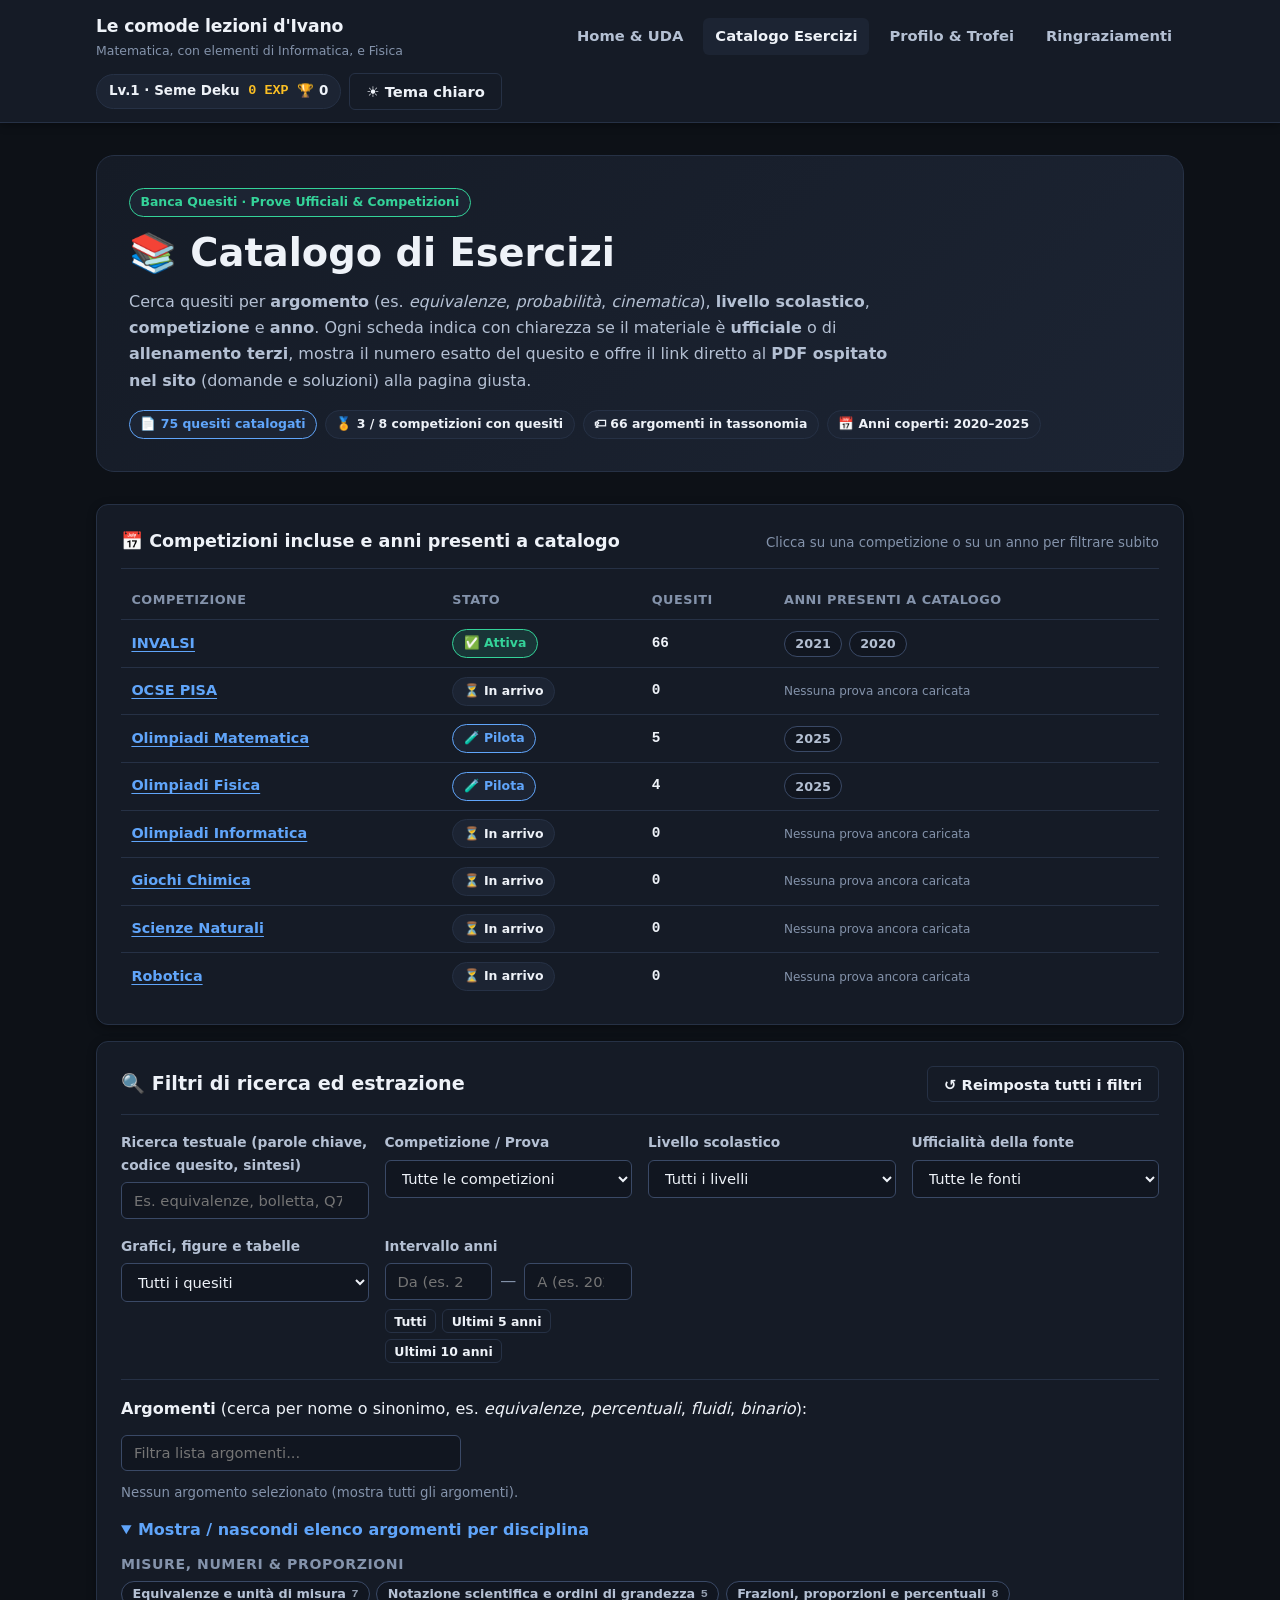
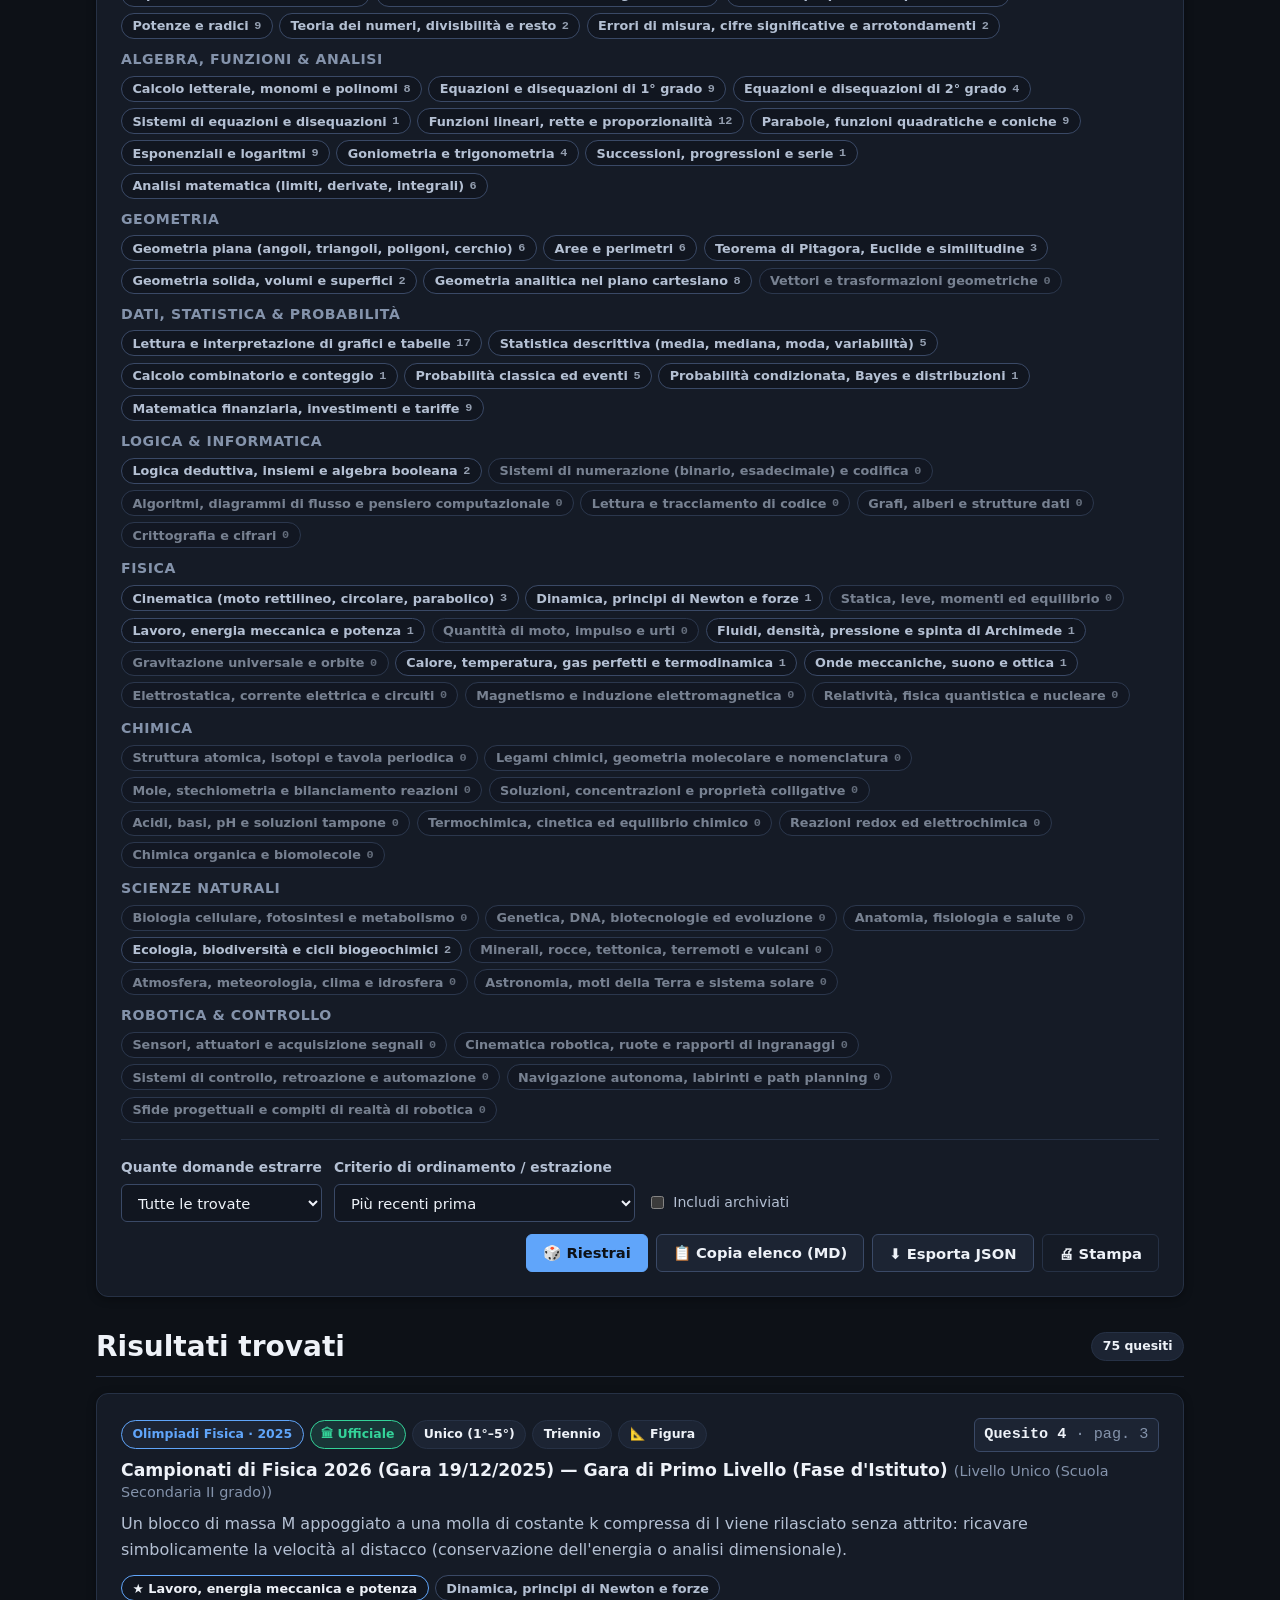
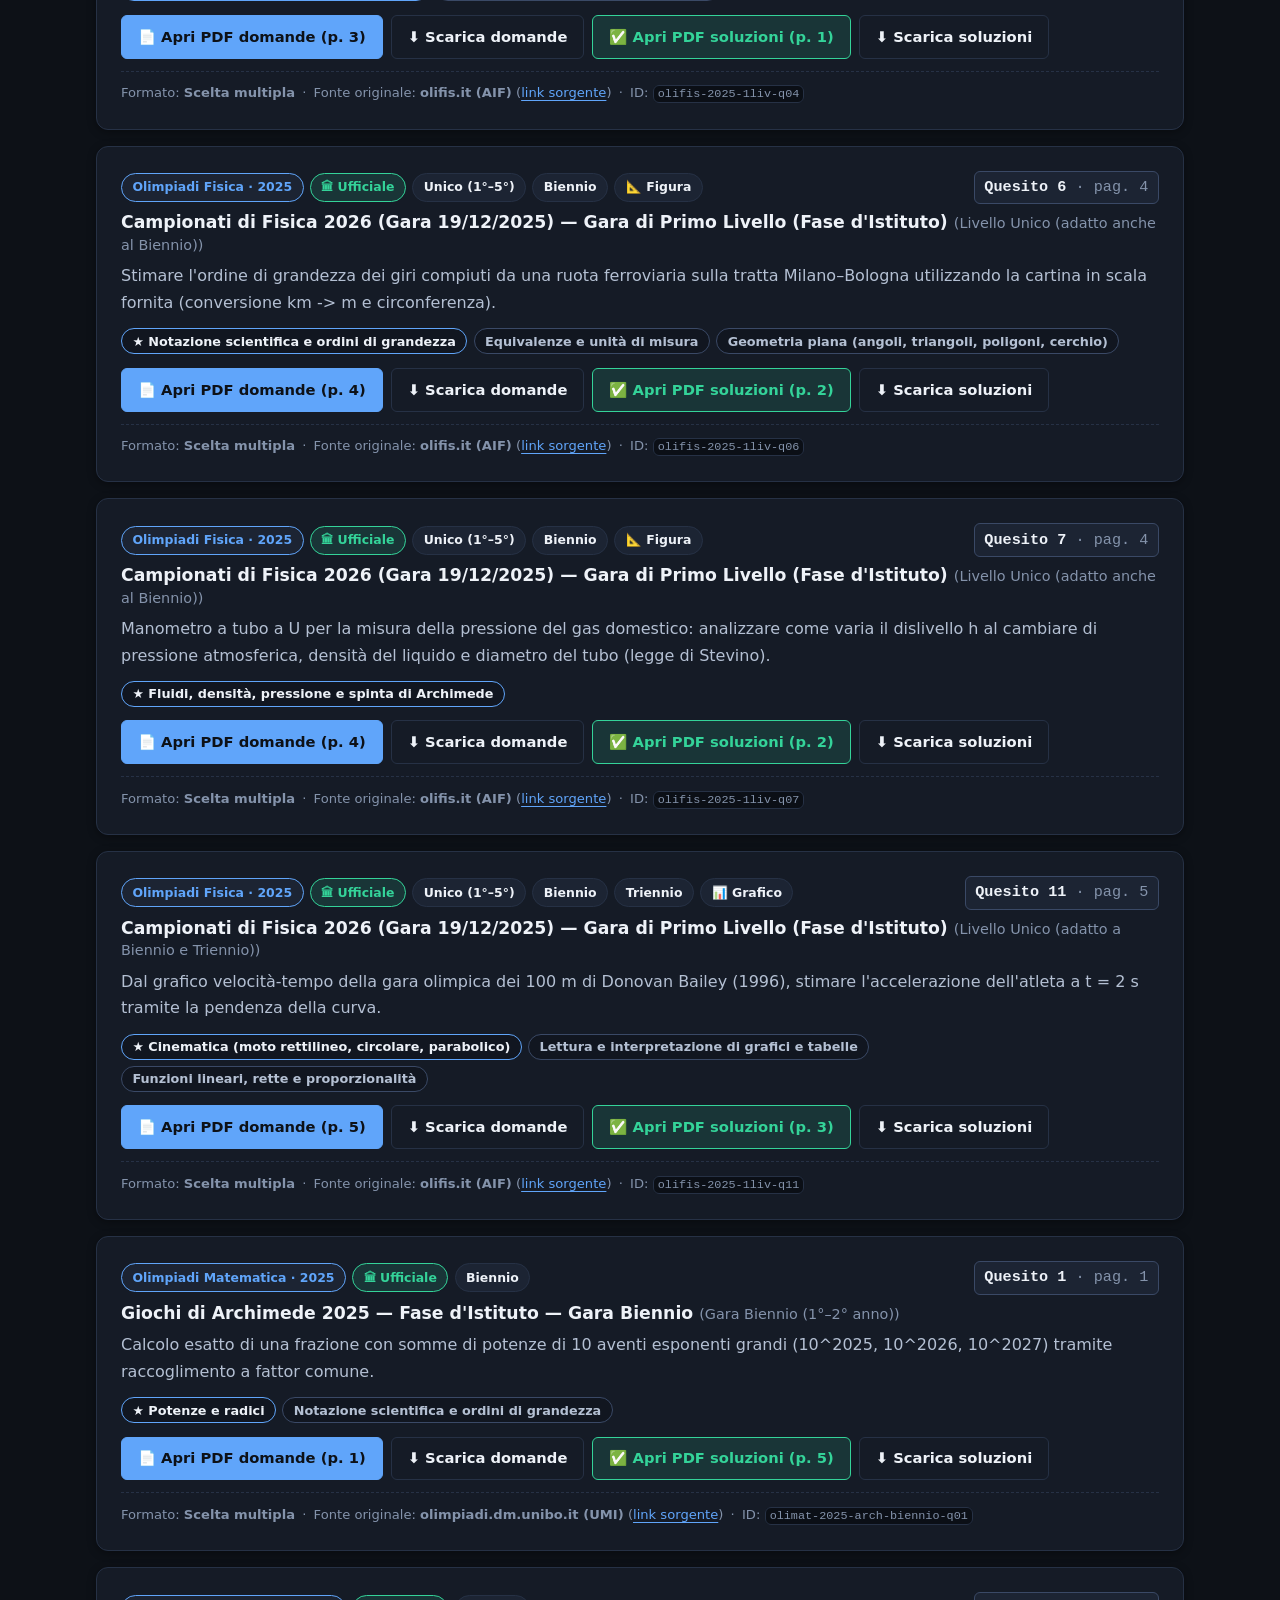
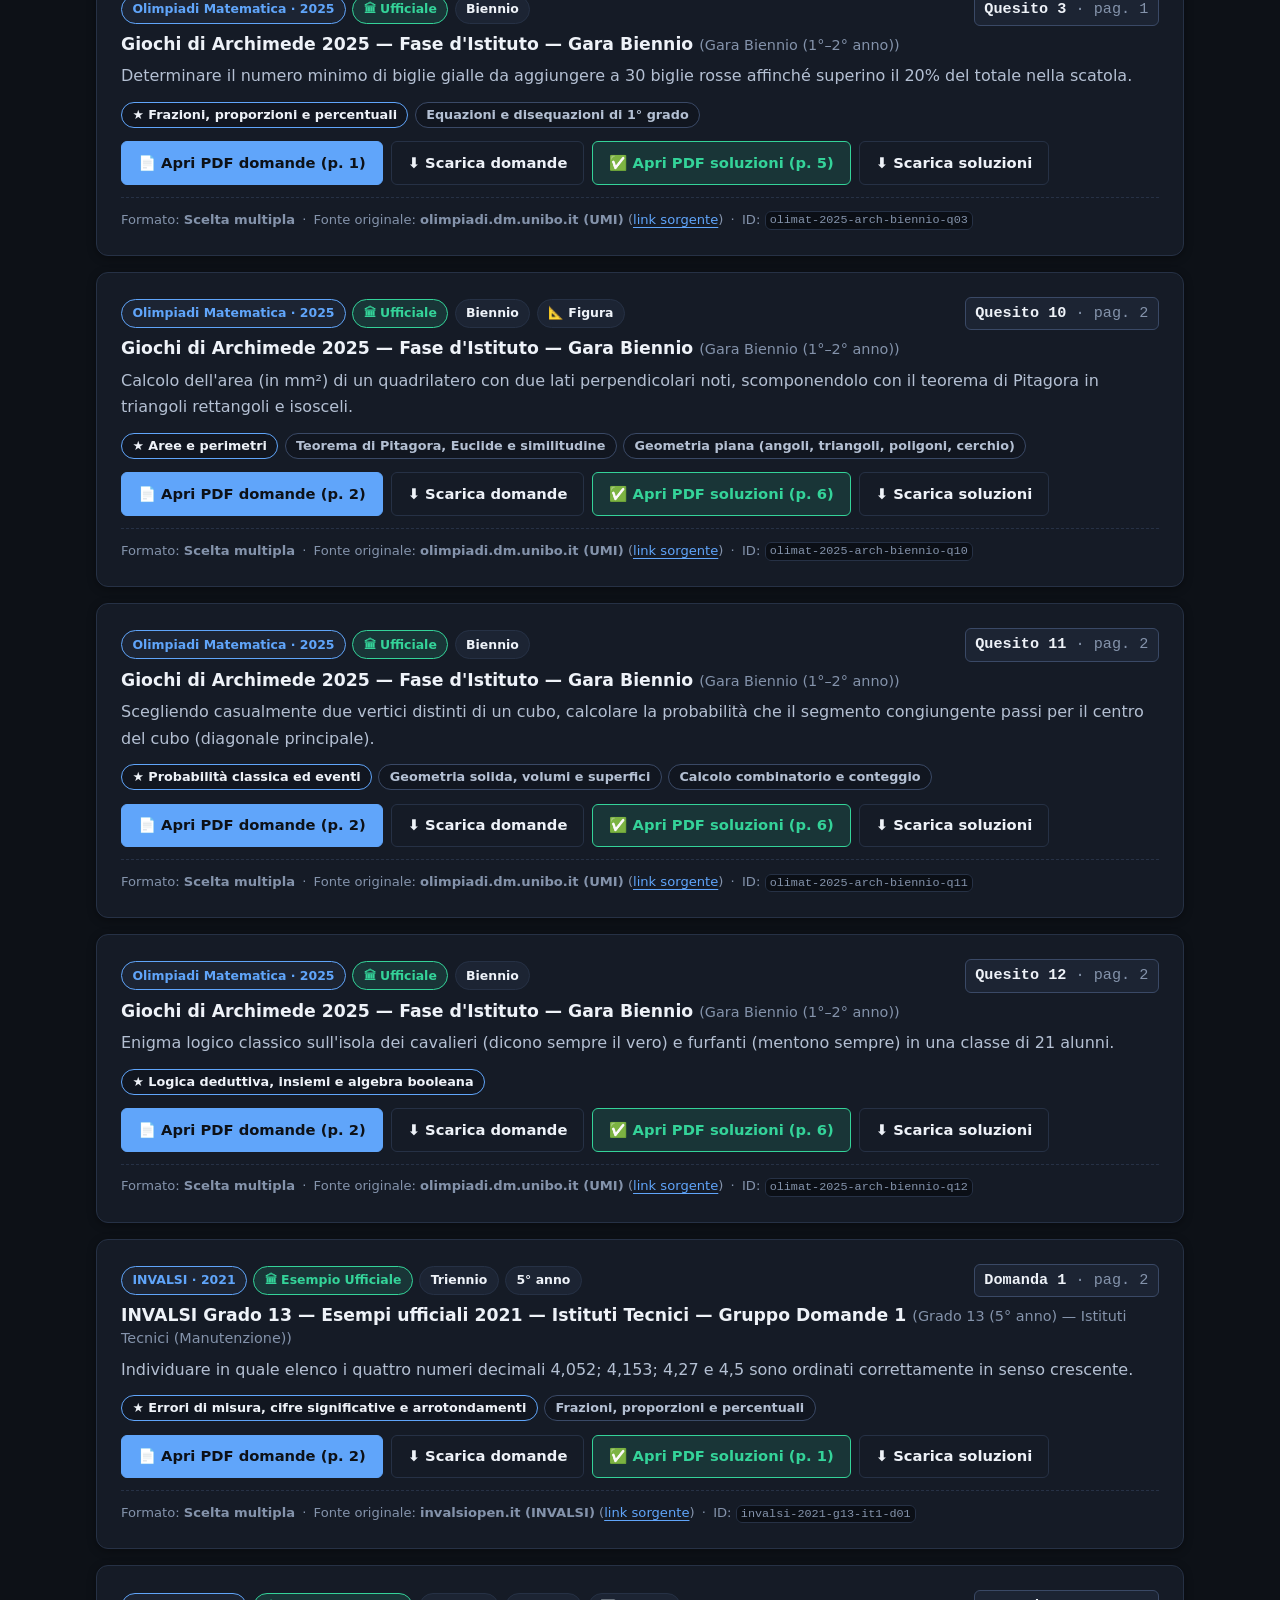
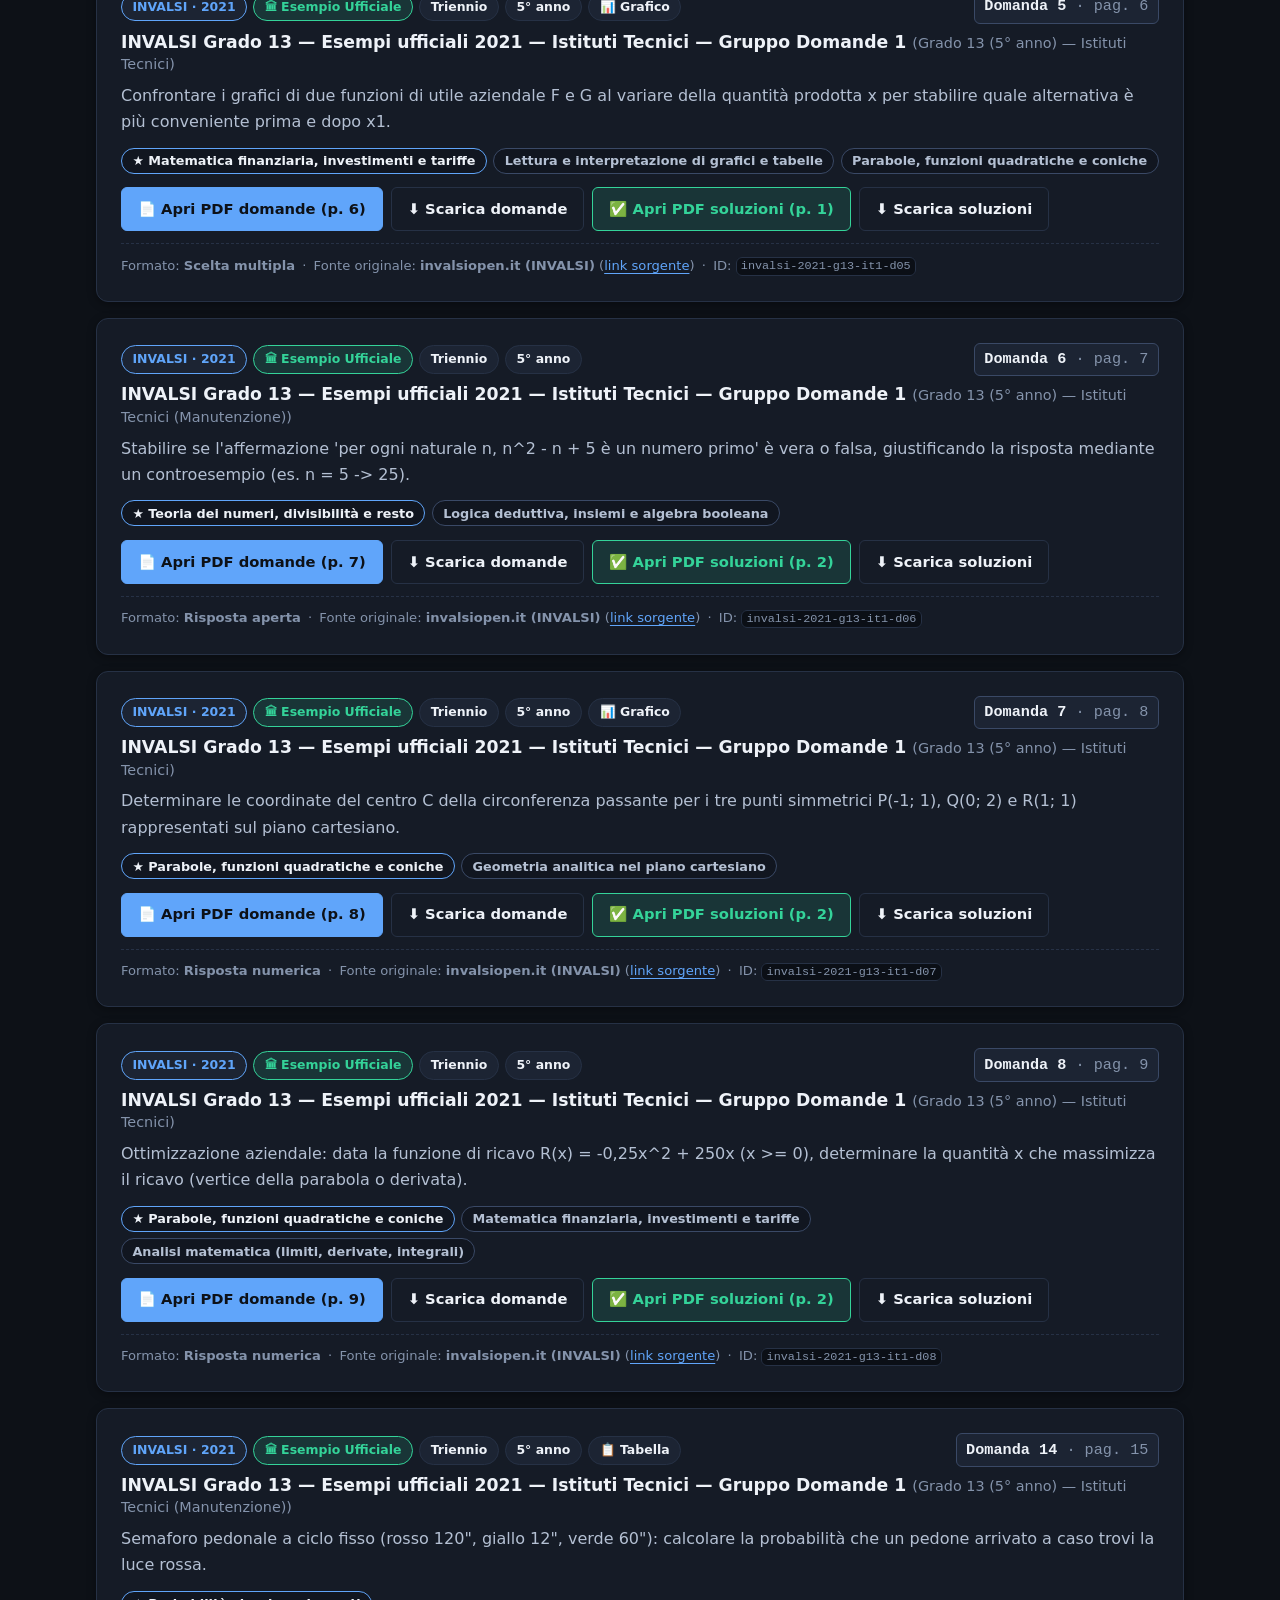
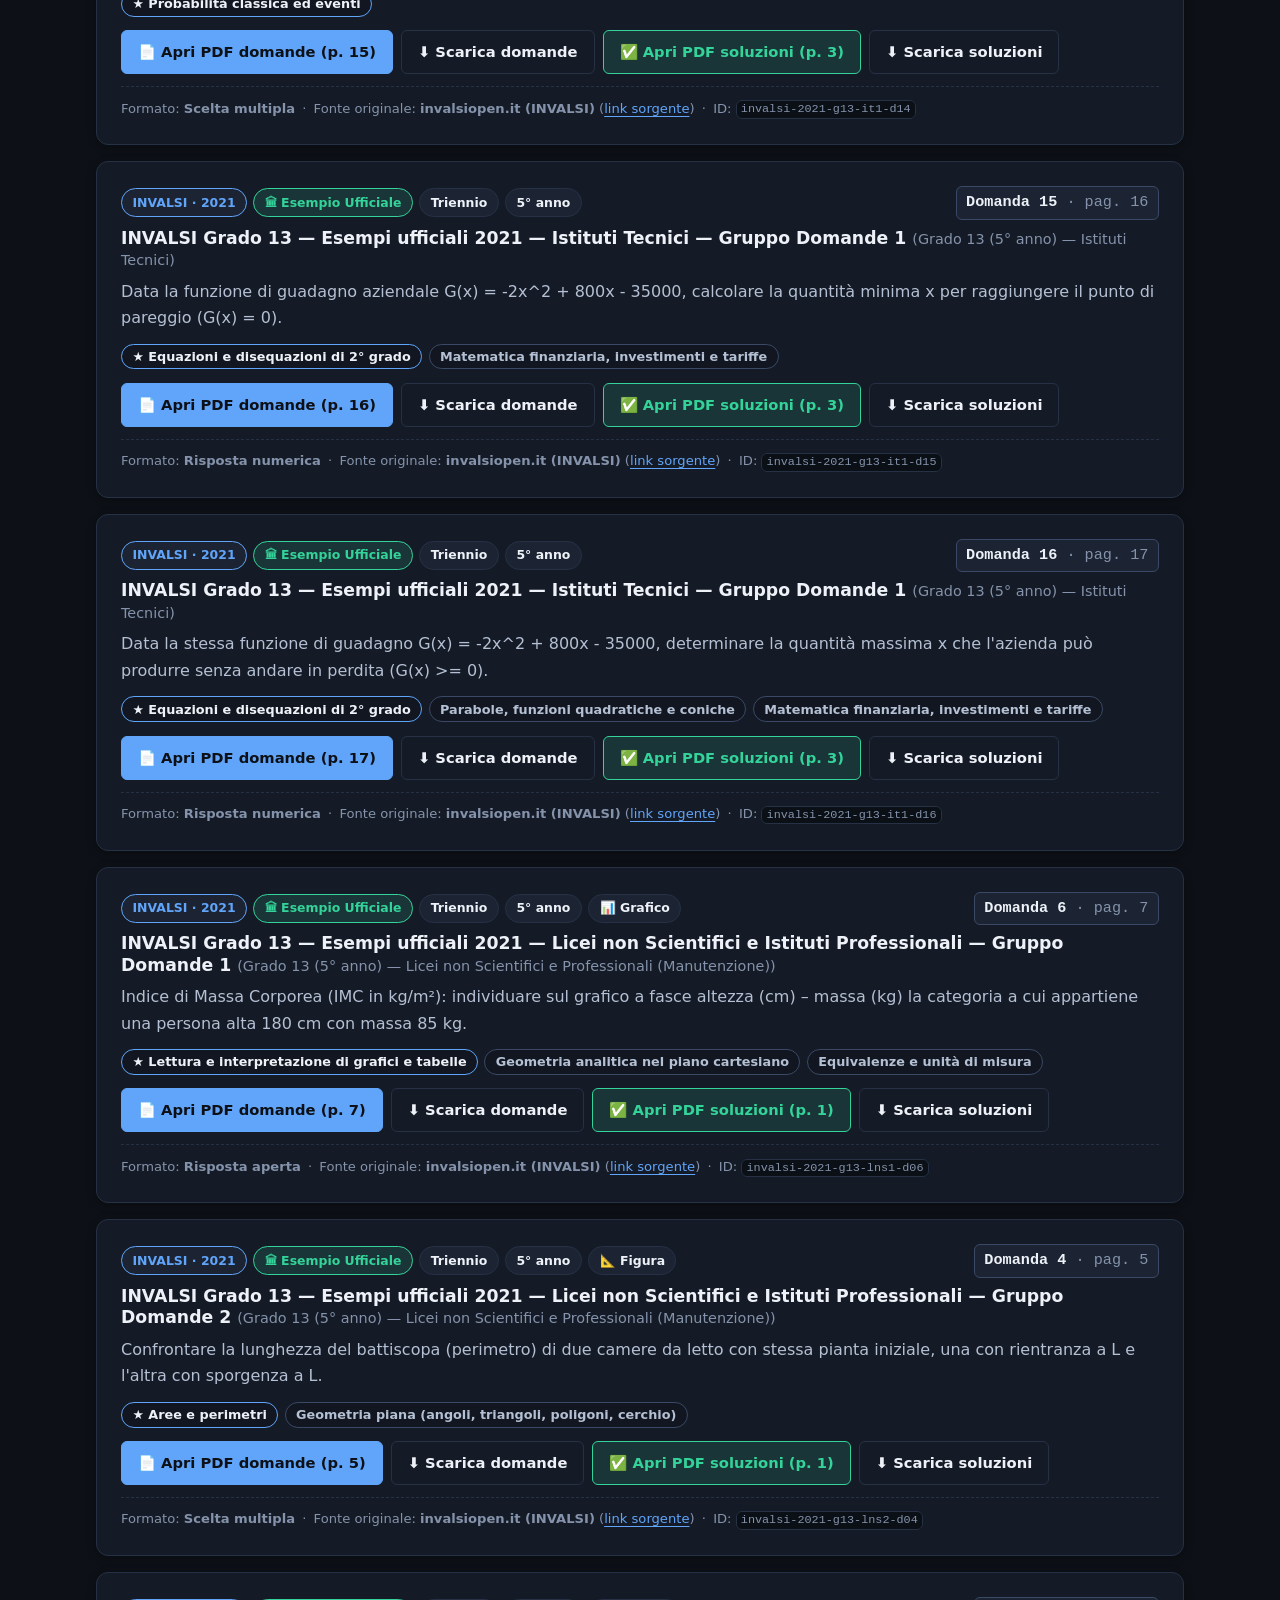
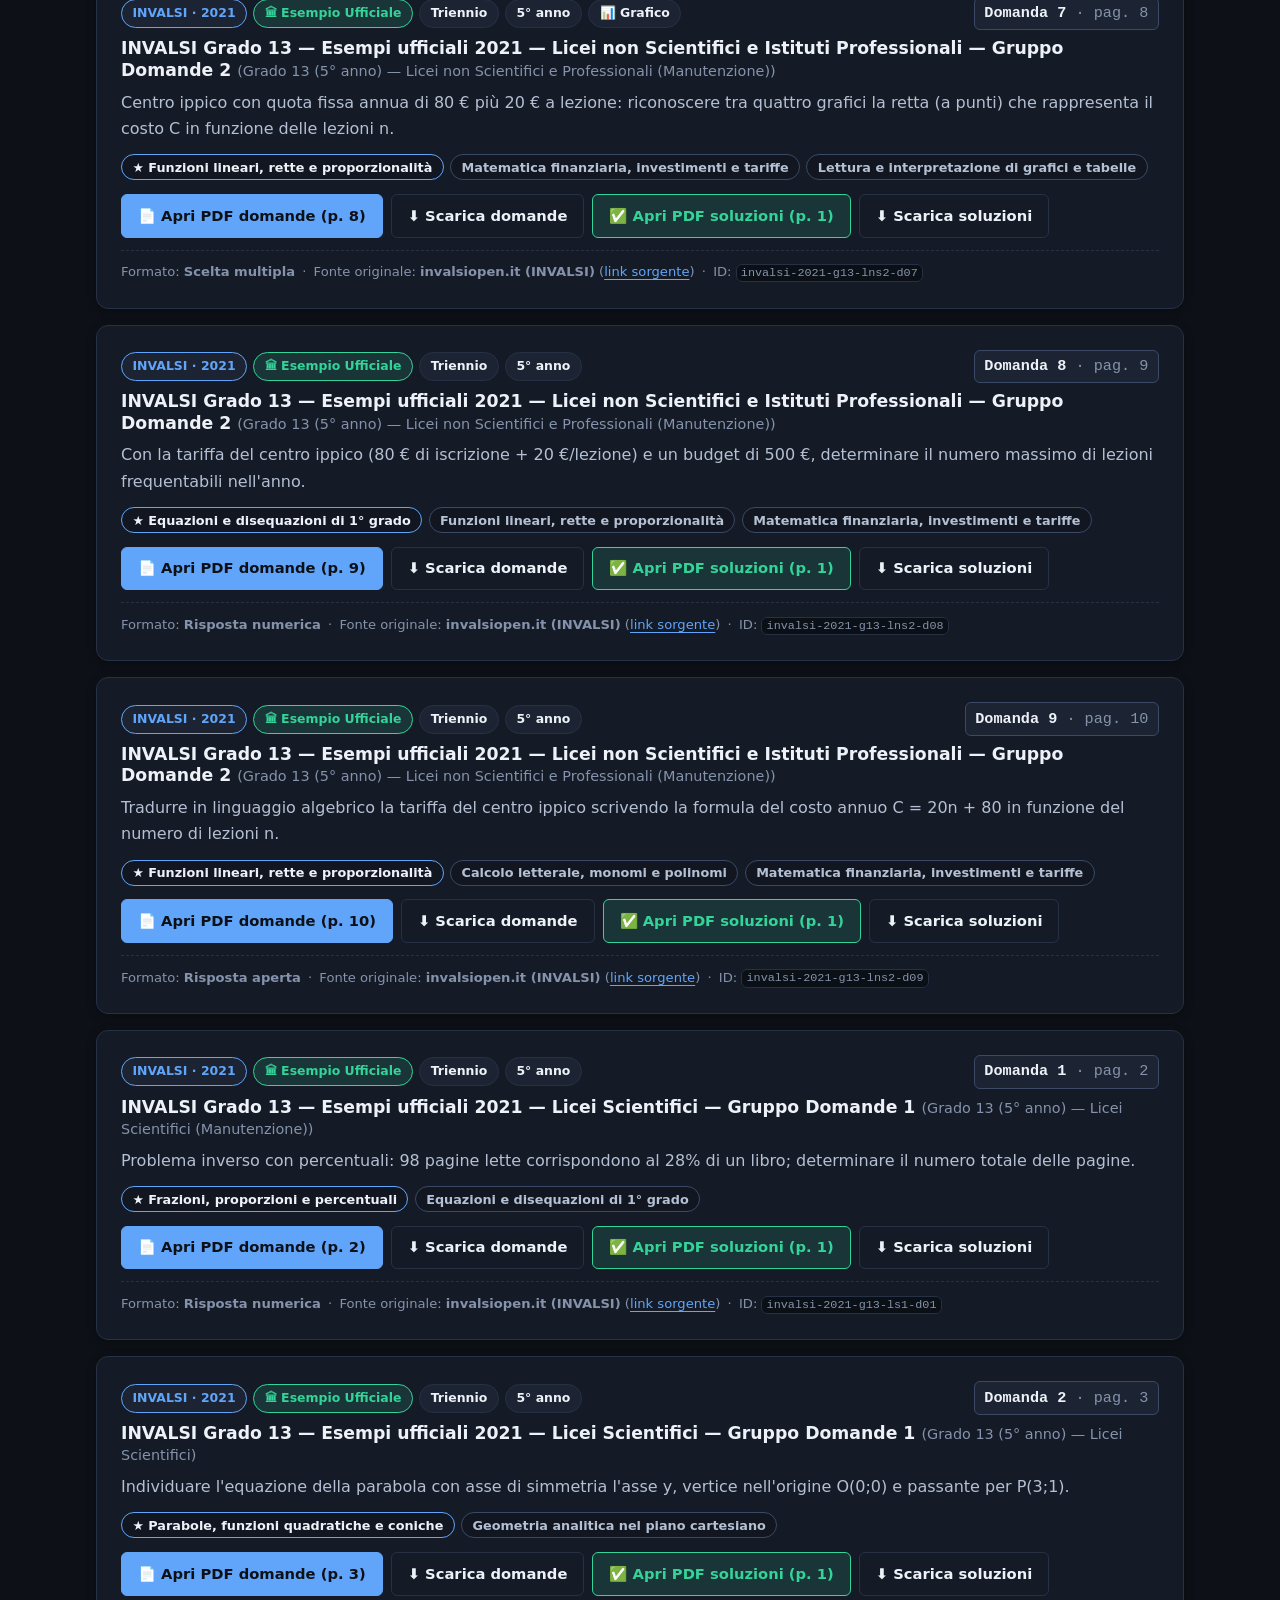
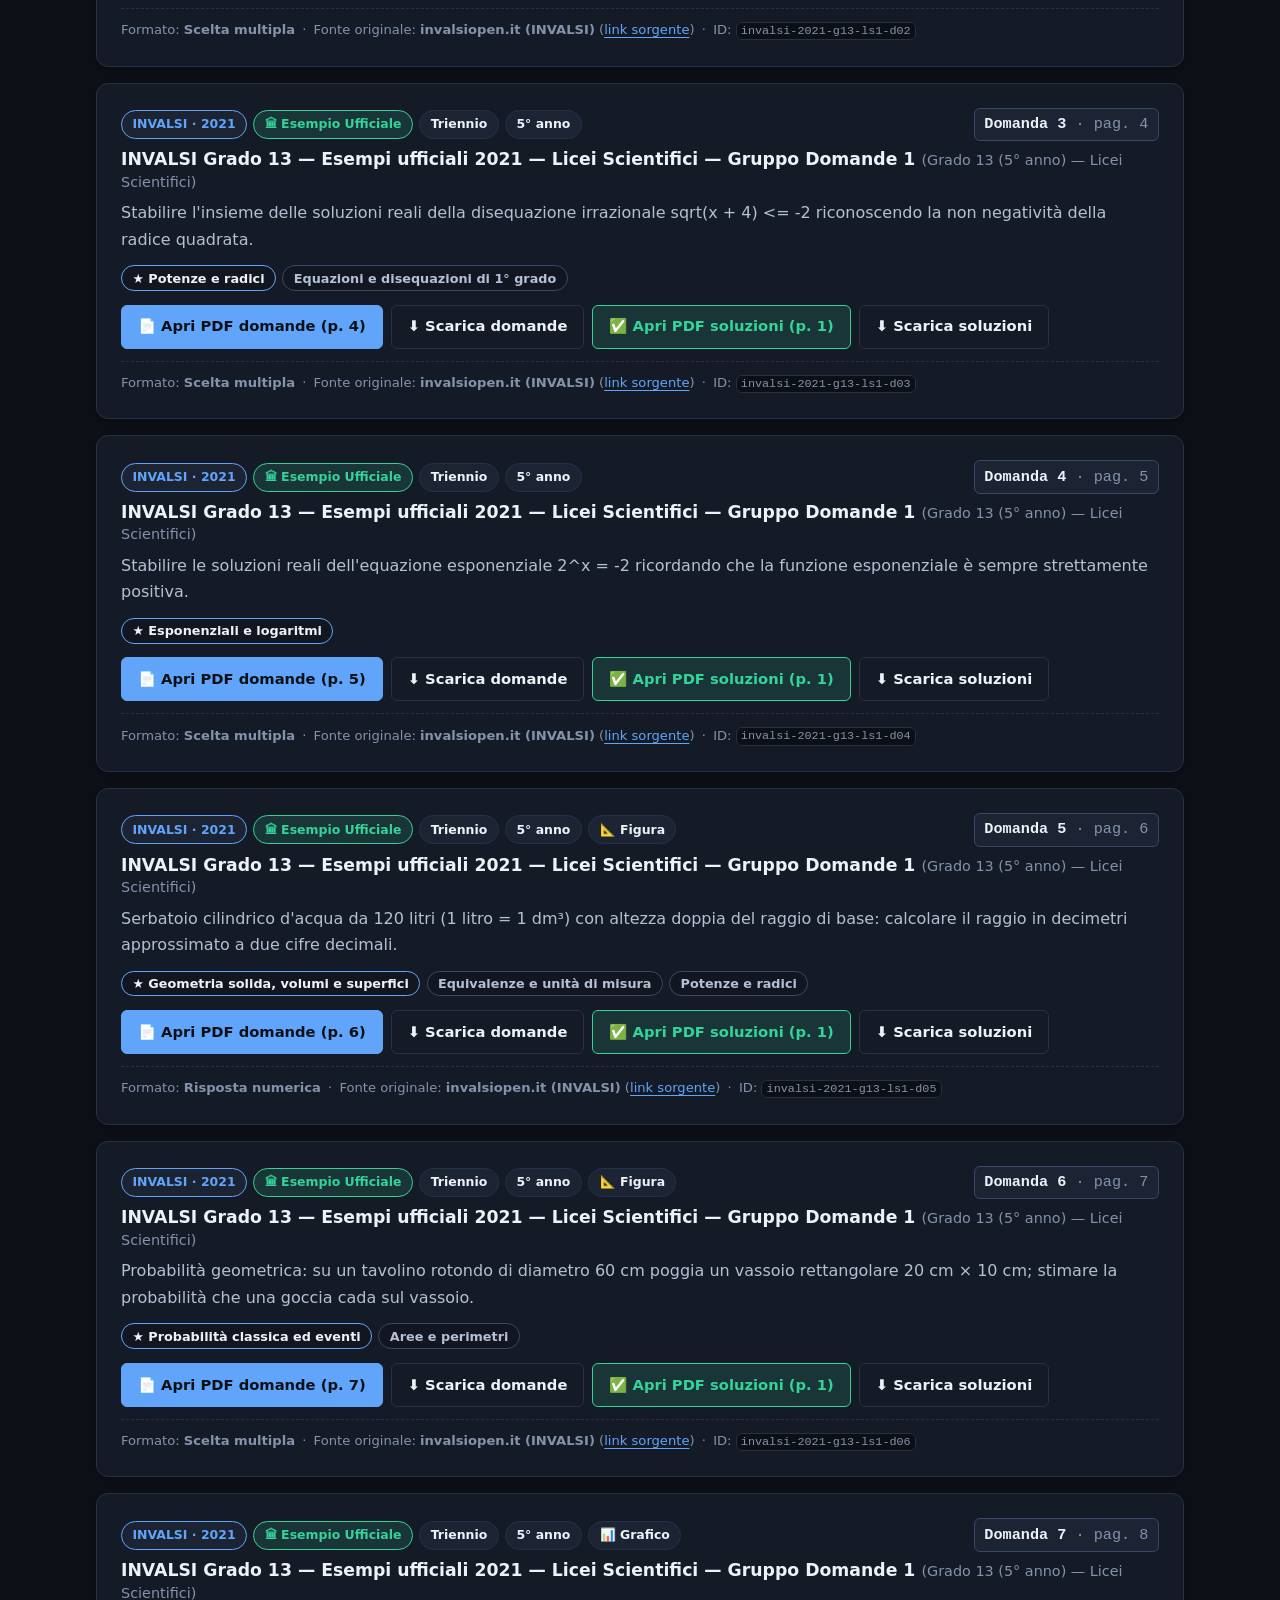
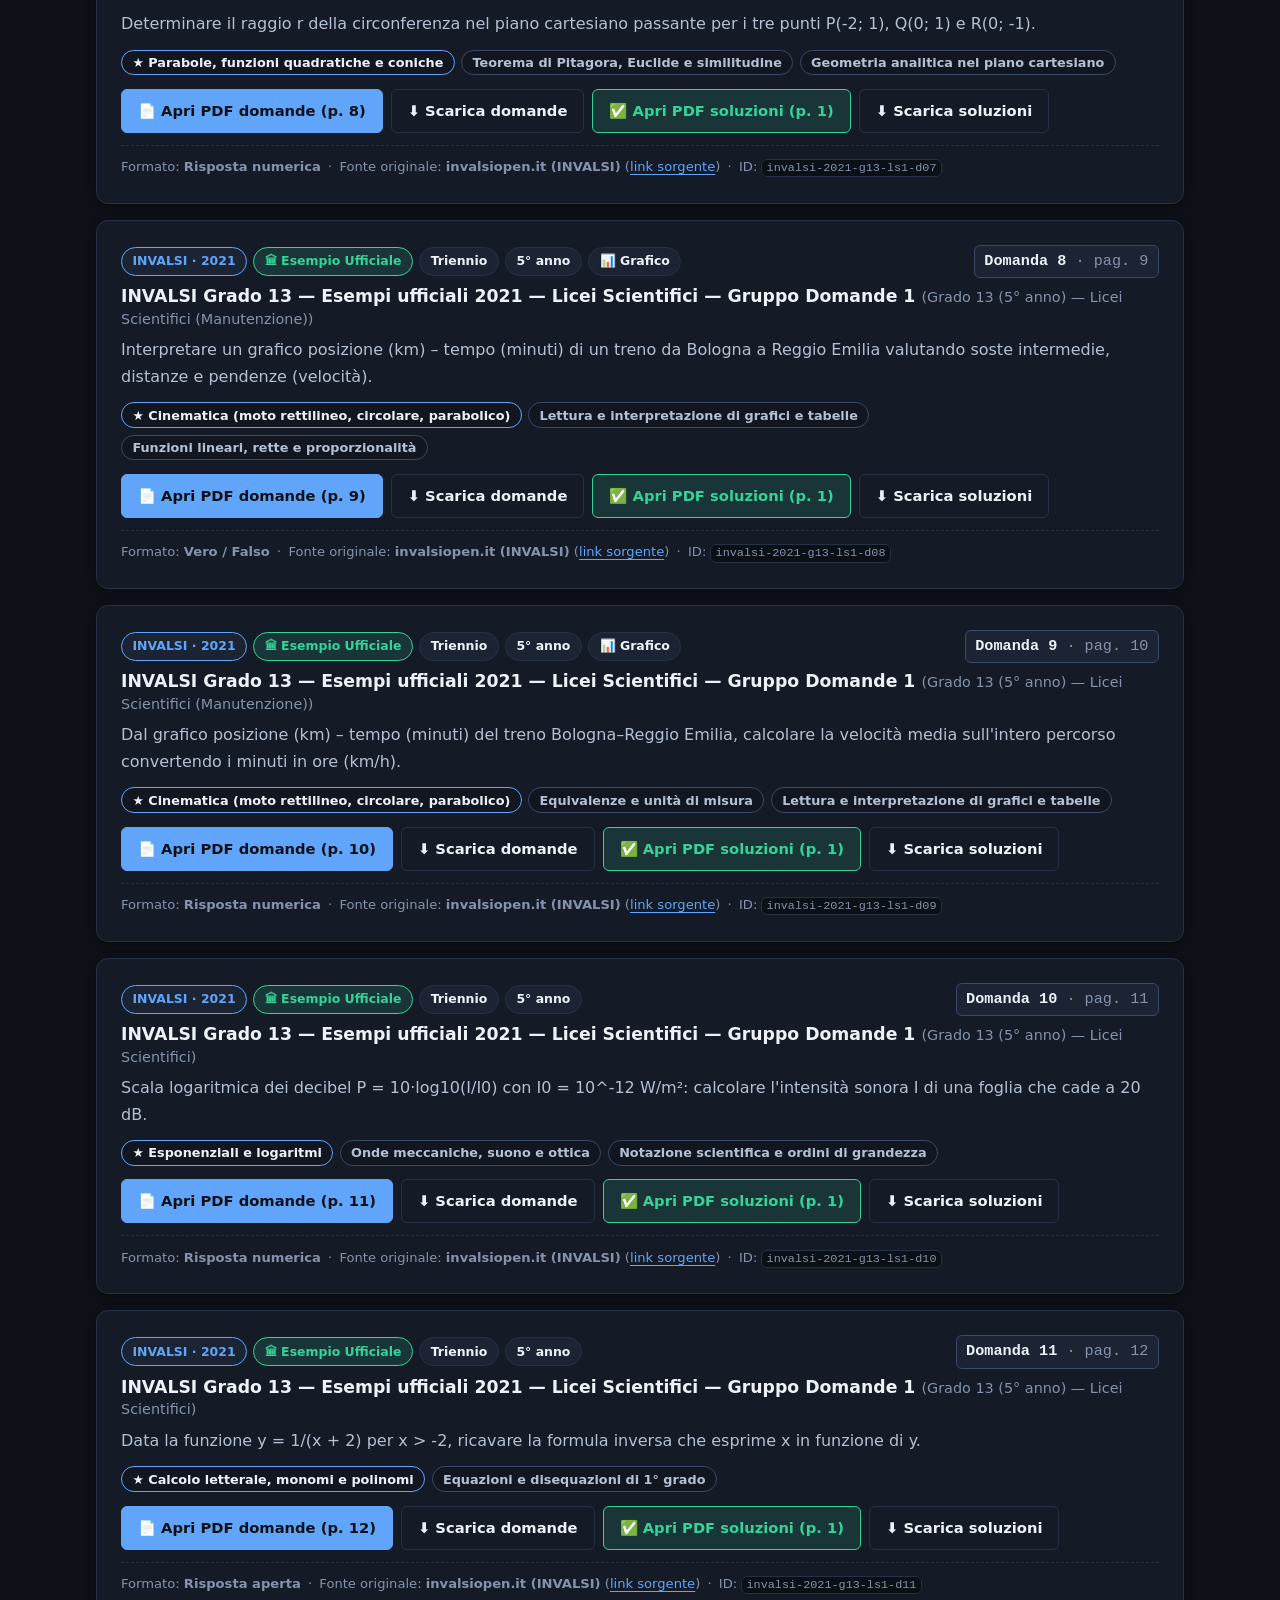
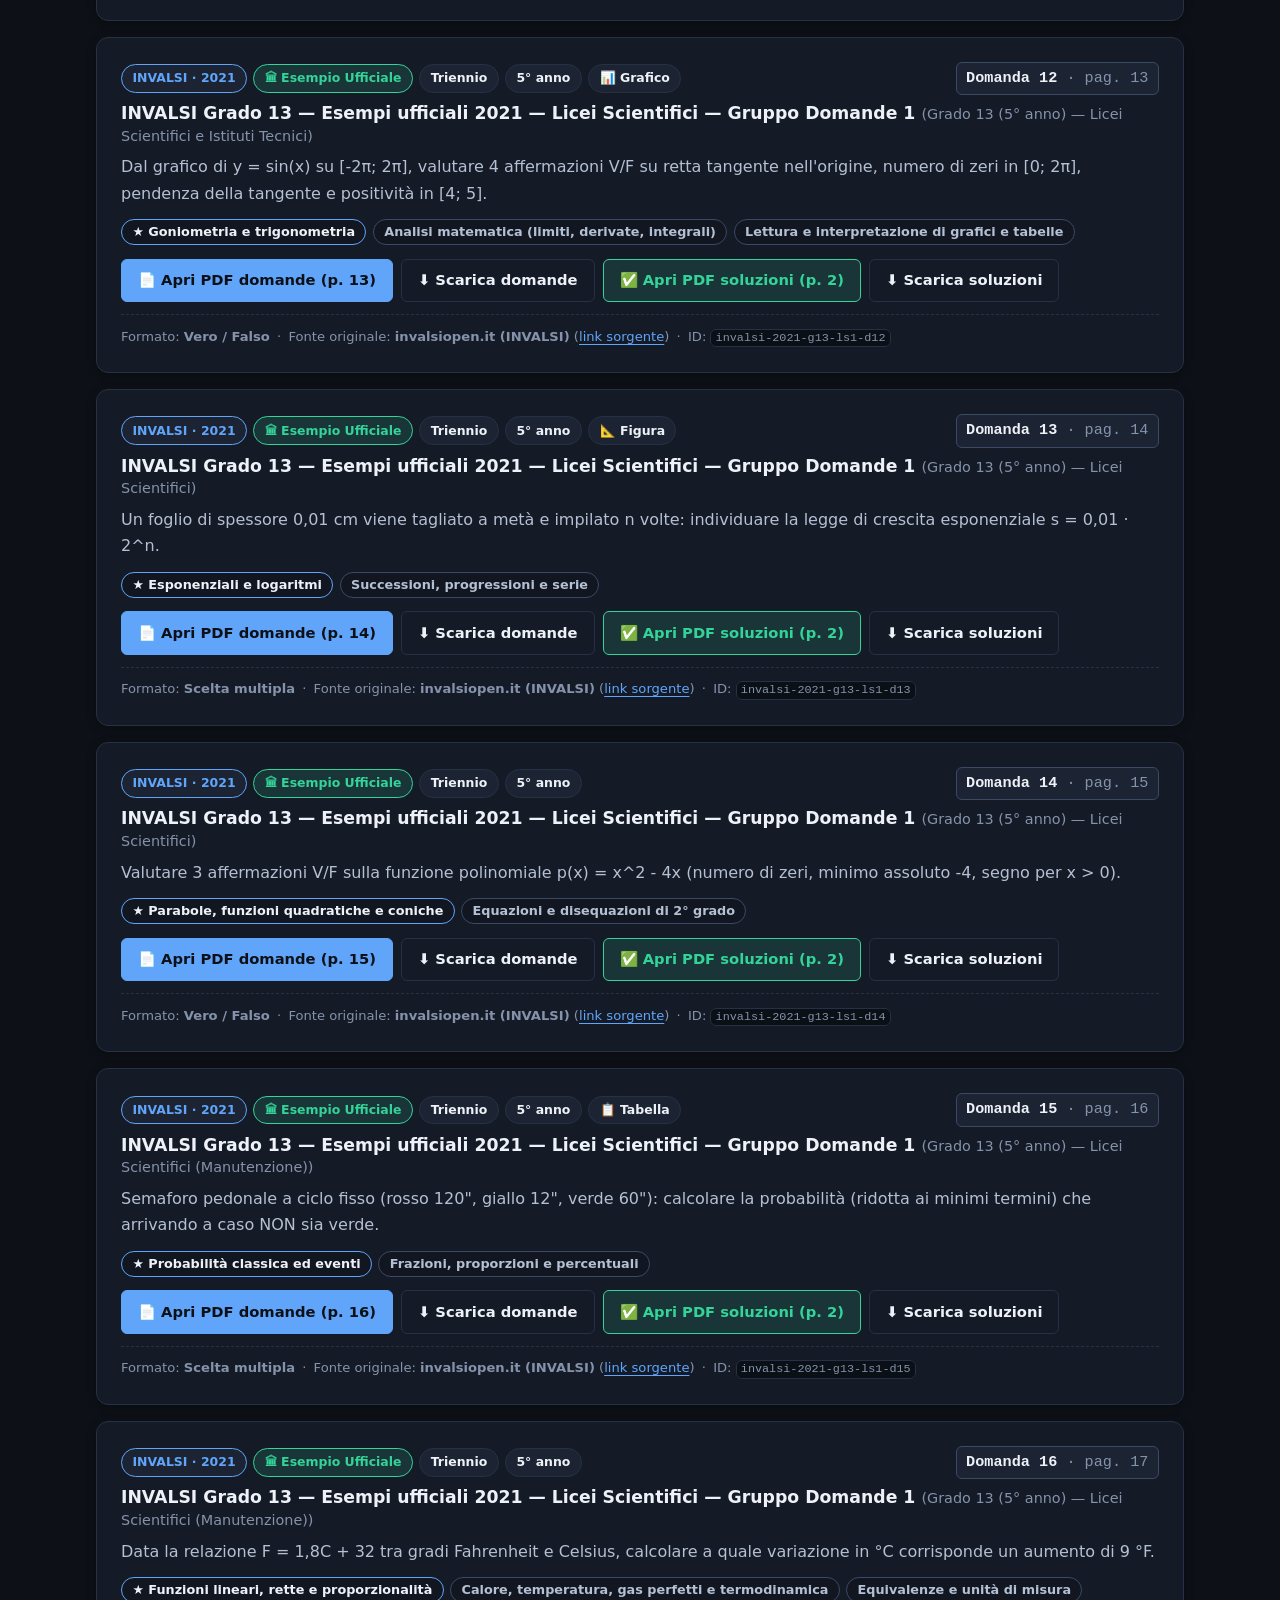
==== catalogo.html @ 03efee99 "Setup iniziale sito + Catalogo Esercizi Step 1-2 (INVALSI G10/G13 + pilota Matematica/Fisica)" ====
<!DOCTYPE html>
<html lang="it" data-theme="dark">
<head>
  <meta charset="UTF-8" />
  <meta name="viewport" content="width=device-width, initial-scale=1.0" />
  <title>Catalogo Esercizi — Le comode lezioni d'Ivano</title>
  <meta name="description" content="Catalogo ricercabile di quesiti da prove ufficiali e competizioni (INVALSI, OCSE PISA, Olimpiadi di Matematica, Fisica, Informatica, Chimica, Scienze Naturali e Robotica) con PDF scaricabili e filtri per argomento, livello e anno." />
  <link rel="stylesheet" href="assets/css/tokens.css" />
  <link rel="stylesheet" href="assets/css/base.css" />
  <link rel="stylesheet" href="assets/css/components.css" />
  <link rel="stylesheet" href="assets/css/print.css" media="print" />
</head>
<body data-root="." data-page="catalogo">
  <div data-site-header></div>

  <main class="site-main container">
    <section class="print-header print-only" aria-label="Intestazione elenco stampabile">
      <div class="print-header-title">
        Le comode lezioni d'Ivano — Selezione dal Catalogo Esercizi
      </div>
      <div class="print-student-grid">
        <div class="print-field"><span class="print-field-label">Nome:</span><span class="print-field-line"></span></div>
        <div class="print-field"><span class="print-field-label">Cognome:</span><span class="print-field-line"></span></div>
        <div class="print-field"><span class="print-field-label">Anno scolastico:</span><span class="print-field-line"></span></div>
        <div class="print-field"><span class="print-field-label">Classe:</span><span class="print-field-line"></span></div>
      </div>
    </section>

    <section class="hero">
      <span class="badge badge-subject-informatica">Banca Quesiti · Prove Ufficiali &amp; Competizioni</span>
      <h1 style="margin-top:0.75rem;">📚 Catalogo di Esercizi</h1>
      <p style="max-width:75ch;">
        Cerca quesiti per <strong>argomento</strong> (es. <em>equivalenze</em>, <em>probabilità</em>, <em>cinematica</em>),
        <strong>livello scolastico</strong>, <strong>competizione</strong> e <strong>anno</strong>. Ogni scheda indica con
        chiarezza se il materiale è <strong>ufficiale</strong> o di <strong>allenamento terzi</strong>, mostra il numero
        esatto del quesito e offre il link diretto al <strong>PDF ospitato nel sito</strong> (domande e soluzioni) alla pagina giusta.
      </p>
      <div class="catalog-kpi-row" data-catalog-stats>
        <span class="badge">Caricamento catalogo...</span>
      </div>
    </section>

    <!-- RIEPILOGO RAPIDO COMPETIZIONI E ANNI PRESENTI A CATALOGO -->
    <section class="card catalog-coverage-banner no-print" aria-labelledby="copertura-rapida-title">
      <div class="exercise-header" style="margin-bottom:0.75rem;">
        <h2 id="copertura-rapida-title" style="margin:0; font-size:1.1rem;">📅 Competizioni incluse e anni presenti a catalogo</h2>
        <span class="muted"><small>Clicca su una competizione o su un anno per filtrare subito</small></span>
      </div>
      <div class="catalog-coverage-table-wrap" data-coverage-summary>
        <p class="muted" style="margin:0;">Caricamento elenco competizioni e annate...</p>
      </div>
    </section>

    <!-- PANNELLO FILTRI -->
    <section class="card no-print" aria-labelledby="filtri-title">
      <div class="exercise-header" style="margin-bottom:1rem;">
        <h2 id="filtri-title" style="margin:0; font-size:1.2rem;">🔍 Filtri di ricerca ed estrazione</h2>
        <button type="button" class="btn btn-ghost" data-filter-reset>↺ Reimposta tutti i filtri</button>
      </div>

      <div class="catalog-filter-grid">
        <div class="catalog-field">
          <label for="filter-search">Ricerca testuale (parole chiave, codice quesito, sintesi)</label>
          <input id="filter-search" type="search" class="catalog-input" placeholder="Es. equivalenze, bolletta, Q7, triangolo..." data-filter-search />
        </div>

        <div class="catalog-field">
          <label for="filter-competition">Competizione / Prova</label>
          <select id="filter-competition" class="catalog-select" data-filter-competition>
            <option value="">Tutte le competizioni</option>
          </select>
        </div>

        <div class="catalog-field">
          <label for="filter-level">Livello scolastico</label>
          <select id="filter-level" class="catalog-select" data-filter-level>
            <option value="">Tutti i livelli</option>
          </select>
        </div>

        <div class="catalog-field">
          <label for="filter-source-type">Ufficialità della fonte</label>
          <select id="filter-source-type" class="catalog-select" data-filter-source-type>
            <option value="">Tutte le fonti</option>
            <option value="official_all">Solo fonti ufficiali (prove + esempi)</option>
            <option value="official_exam">Solo prove ufficiali reali</option>
            <option value="official_sample">Solo esempi ufficiali (es. INVALSIopen)</option>
            <option value="third_party_all">Solo archivi / allenamento terzi</option>
          </select>
        </div>

        <div class="catalog-field">
          <label for="filter-visuals">Grafici, figure e tabelle</label>
          <select id="filter-visuals" class="catalog-select" data-filter-visuals>
            <option value="">Tutti i quesiti</option>
            <option value="with_visuals">Solo con grafici / figure / tabelle</option>
            <option value="no_visuals">Solo testo (senza figure)</option>
          </select>
        </div>

        <div class="catalog-field">
          <label>Intervallo anni</label>
          <div style="display:flex; gap:0.5rem; align-items:center;">
            <input type="number" class="catalog-input" placeholder="Da (es. 2018)" min="1980" max="2100" data-filter-year-min aria-label="Anno minimo" />
            <span class="muted">—</span>
            <input type="number" class="catalog-input" placeholder="A (es. 2026)" min="1980" max="2100" data-filter-year-max aria-label="Anno massimo" />
          </div>
          <div class="catalog-quick-years">
            <button type="button" class="btn btn-ghost btn-xs" data-year-preset="all">Tutti</button>
            <button type="button" class="btn btn-ghost btn-xs" data-year-preset="5">Ultimi 5 anni</button>
            <button type="button" class="btn btn-ghost btn-xs" data-year-preset="10">Ultimi 10 anni</button>
          </div>
        </div>
      </div>

      <!-- SELETTORE ARGOMENTI CON RICERCA & CHIP -->
      <div class="catalog-topics-panel">
        <div class="catalog-topics-head">
          <label for="filter-topic-search"><strong>Argomenti</strong> (cerca per nome o sinonimo, es. <em>equivalenze</em>, <em>percentuali</em>, <em>fluidi</em>, <em>binario</em>):</label>
          <input id="filter-topic-search" type="search" class="catalog-input" style="max-width:340px;" placeholder="Filtra lista argomenti..." data-topic-search />
        </div>
        <div class="catalog-selected-topics" data-selected-topics></div>
        <details class="catalog-topic-accordion" open>
          <summary>Mostra / nascondi elenco argomenti per disciplina</summary>
          <div class="catalog-topic-groups" data-topic-groups></div>
        </details>
      </div>

      <!-- BARRA ESTRAZIONE MIRATA -->
      <div class="catalog-extract-bar">
        <div class="catalog-field" style="min-width:170px;">
          <label for="extract-limit">Quante domande estrarre</label>
          <select id="extract-limit" class="catalog-select" data-extract-limit>
            <option value="all">Tutte le trovate</option>
            <option value="3">3 domande</option>
            <option value="5">5 domande</option>
            <option value="10">10 domande</option>
            <option value="15">15 domande</option>
            <option value="20">20 domande</option>
          </select>
        </div>

        <div class="catalog-field" style="min-width:230px;">
          <label for="extract-strategy">Criterio di ordinamento / estrazione</label>
          <select id="extract-strategy" class="catalog-select" data-extract-strategy>
            <option value="newest">Più recenti prima</option>
            <option value="random_recent">Casuali privilegiando le più recenti</option>
            <option value="random_all">Casuali su tutti i risultati</option>
            <option value="oldest">Più vecchie prima</option>
          </select>
        </div>

        <label class="catalog-checkbox" title="Mostra anche eventuali quesiti marcati come archiviati/obsoleti">
          <input type="checkbox" data-include-archived />
          <span>Includi archiviati</span>
        </label>

        <div class="catalog-extract-actions">
          <button type="button" class="btn btn-primary" data-reroll-extract>🎲 Riestrai</button>
          <button type="button" class="btn" data-copy-markdown>📋 Copia elenco (MD)</button>
          <button type="button" class="btn" data-export-json>⬇ Esporta JSON</button>
          <button type="button" class="btn btn-ghost" data-print-page>🖨 Stampa</button>
        </div>
      </div>
    </section>

    <!-- RISULTATI -->
    <section aria-labelledby="risultati-title" style="margin-top:2rem;">
      <div class="exercise-header">
        <h2 id="risultati-title" style="margin:0;">Risultati trovati</h2>
        <span class="badge" data-results-counter>0 quesiti</span>
      </div>
      <div data-catalog-results>
        <p class="muted">Caricamento quesiti...</p>
      </div>
    </section>

    <!-- COPERTURA DELLE COMPETIZIONI -->
    <section aria-labelledby="copertura-title" style="margin-top:2.5rem;">
      <h2 id="copertura-title">🗺 Copertura del Catalogo per Competizione</h2>
      <p class="muted">
        Il catalogo viene popolato progressivamente partendo dalle edizioni più recenti di ciascuna competizione e
        proseguendo poi verso le annate storiche.
      </p>
      <div class="grid-2" data-competitions-overview></div>
    </section>
  </main>

  <div data-site-footer></div>

  <script type="module" src="assets/js/main.js"></script>
  <script type="module" src="assets/js/pages/catalog-page.js"></script>
</body>
</html>
---- assets/css/tokens.css ----
/* ==========================================================================
   DESIGN TOKENS — Le comode lezioni d'Ivano
   Tema scuro (Dark Mode) di default + supporto completo Tema chiaro (Light Mode)
   ========================================================================== */

:root,
[data-theme="dark"] {
  color-scheme: dark;

  /* Superfici */
  --bg-page: #0d1117;
  --bg-surface: #151b26;
  --bg-surface-elevated: #1c2433;
  --bg-surface-subtle: #111620;
  --bg-code: #0b0f16;

  /* Testo */
  --text-primary: #eef2f8;
  --text-secondary: #b4c0d3;
  --text-muted: #8493ab;
  --text-inverse: #0d1117;

  /* Bordi */
  --border-subtle: #263145;
  --border-strong: #3a4966;

  /* Accenti principali & materie */
  --accent-primary: #60a5fa;
  --accent-primary-hover: #93c5fd;
  --accent-math: #60a5fa;
  --accent-physics: #c084fc;
  --accent-cs: #34d399;

  /* Stati semantici */
  --status-success: #34d399;
  --status-success-bg: rgba(52, 211, 153, 0.14);
  --status-warning: #fbbf24;
  --status-warning-bg: rgba(251, 191, 36, 0.14);
  --status-danger: #f87171;
  --status-danger-bg: rgba(248, 113, 113, 0.14);
  --status-info: #38bdf8;
  --status-info-bg: rgba(56, 189, 248, 0.14);

  /* Difficoltà esercizi */
  --diff-1: #34d399;
  --diff-2: #fbbf24;
  --diff-3: #f87171;
  --clil-accent: #818cf8;

  /* Trofei */
  --trophy-bronze: #d9824b;
  --trophy-silver: #cbd5e1;
  --trophy-gold: #facc15;
  --trophy-platinum: #67e8f9;

  /* Ombre */
  --shadow-sm: 0 2px 8px rgba(0, 0, 0, 0.35);
  --shadow-md: 0 10px 28px rgba(0, 0, 0, 0.45);
  --shadow-glow: 0 0 0 3px rgba(96, 165, 250, 0.35);
}

[data-theme="light"] {
  color-scheme: light;

  /* Superfici */
  --bg-page: #f5f7fb;
  --bg-surface: #ffffff;
  --bg-surface-elevated: #eef2f9;
  --bg-surface-subtle: #f8fafd;
  --bg-code: #eef2f7;

  /* Testo */
  --text-primary: #111827;
  --text-secondary: #374151;
  --text-muted: #5b677a;
  --text-inverse: #ffffff;

  /* Bordi */
  --border-subtle: #d6deeb;
  --border-strong: #9fb0c9;

  /* Accenti principali & materie */
  --accent-primary: #1d4ed8;
  --accent-primary-hover: #1e40af;
  --accent-math: #1d4ed8;
  --accent-physics: #7e22ce;
  --accent-cs: #047857;

  /* Stati semantici */
  --status-success: #047857;
  --status-success-bg: rgba(4, 120, 87, 0.1);
  --status-warning: #b45309;
  --status-warning-bg: rgba(180, 83, 9, 0.1);
  --status-danger: #b91c1c;
  --status-danger-bg: rgba(185, 28, 28, 0.1);
  --status-info: #0369a1;
  --status-info-bg: rgba(3, 105, 161, 0.1);

  /* Difficoltà esercizi */
  --diff-1: #047857;
  --diff-2: #b45309;
  --diff-3: #b91c1c;
  --clil-accent: #4338ca;

  /* Trofei */
  --trophy-bronze: #9a4b1f;
  --trophy-silver: #475569;
  --trophy-gold: #a16207;
  --trophy-platinum: #0e7490;

  /* Ombre */
  --shadow-sm: 0 2px 8px rgba(15, 23, 42, 0.08);
  --shadow-md: 0 10px 26px rgba(15, 23, 42, 0.12);
  --shadow-glow: 0 0 0 3px rgba(29, 78, 216, 0.25);
}

/* Token invarianti tra temi */
:root {
  --font-sans: "Inter", "Segoe UI", system-ui, -apple-system, BlinkMacSystemFont, sans-serif;
  --font-mono: "JetBrains Mono", "Cascadia Code", Consolas, "Courier New", monospace;

  --radius-sm: 6px;
  --radius-md: 12px;
  --radius-lg: 18px;
  --radius-pill: 999px;

  --space-1: 0.25rem;
  --space-2: 0.5rem;
  --space-3: 0.75rem;
  --space-4: 1rem;
  --space-5: 1.5rem;
  --space-6: 2rem;
  --space-7: 3rem;

  --container-max: 1120px;
  --transition-fast: 160ms ease;
  --transition-med: 260ms ease;
}
---- assets/css/base.css ----
/* ==========================================================================
   BASE & LAYOUT — Le comode lezioni d'Ivano
   ========================================================================== */

*,
*::before,
*::after {
  box-sizing: border-box;
}

html {
  font-size: 16px;
  scroll-behavior: smooth;
}

body {
  margin: 0;
  min-height: 100vh;
  display: flex;
  flex-direction: column;
  font-family: var(--font-sans);
  line-height: 1.65;
  color: var(--text-primary);
  background-color: var(--bg-page);
  transition: background-color var(--transition-fast), color var(--transition-fast);
}

img,
svg,
canvas {
  max-width: 100%;
  height: auto;
}

a {
  color: var(--accent-primary);
  text-decoration: underline;
  text-underline-offset: 3px;
}

a:hover {
  color: var(--accent-primary-hover);
}

:focus-visible {
  outline: 2px solid var(--accent-primary);
  outline-offset: 2px;
}

code,
pre {
  font-family: var(--font-mono);
}

code {
  background: var(--bg-code);
  border: 1px solid var(--border-subtle);
  border-radius: var(--radius-sm);
  padding: 0.1em 0.35em;
  font-size: 0.9em;
}

pre {
  background: var(--bg-code);
  border: 1px solid var(--border-subtle);
  border-radius: var(--radius-md);
  padding: var(--space-4);
  overflow-x: auto;
}

pre code {
  border: none;
  padding: 0;
  background: transparent;
}

h1,
h2,
h3,
h4 {
  line-height: 1.25;
  margin-top: 0;
  color: var(--text-primary);
}

h1 {
  font-size: clamp(1.8rem, 3vw, 2.5rem);
  margin-bottom: var(--space-3);
}

h2 {
  font-size: clamp(1.35rem, 2.2vw, 1.75rem);
  margin-top: var(--space-6);
  margin-bottom: var(--space-3);
}

h3 {
  font-size: 1.15rem;
  margin-bottom: var(--space-2);
}

p {
  margin-top: 0;
  margin-bottom: var(--space-4);
  color: var(--text-secondary);
}

/* Container principale */
.container {
  width: 100%;
  max-width: var(--container-max);
  margin-inline: auto;
  padding-inline: var(--space-4);
}

main.site-main {
  flex: 1 0 auto;
  padding-block: var(--space-6);
}

/* Header & Navigazione condivisi */
.site-header {
  position: sticky;
  top: 0;
  z-index: 40;
  background: var(--bg-surface);
  border-bottom: 1px solid var(--border-subtle);
  box-shadow: var(--shadow-sm);
}

.site-header-inner {
  display: flex;
  flex-wrap: wrap;
  align-items: center;
  justify-content: space-between;
  gap: var(--space-3);
  padding-block: var(--space-3);
}

.site-brand {
  display: flex;
  flex-direction: column;
  text-decoration: none;
  color: var(--text-primary);
}

.site-brand:hover {
  color: var(--accent-primary);
}

.site-brand-title {
  font-weight: 800;
  font-size: 1.08rem;
  letter-spacing: -0.01em;
}

.site-brand-sub {
  font-size: 0.78rem;
  color: var(--text-muted);
}

.site-nav {
  display: flex;
  flex-wrap: wrap;
  align-items: center;
  gap: var(--space-2);
}

.site-nav a {
  text-decoration: none;
  color: var(--text-secondary);
  padding: 0.4rem 0.75rem;
  border-radius: var(--radius-sm);
  font-weight: 600;
  font-size: 0.92rem;
}

.site-nav a:hover,
.site-nav a[aria-current="page"] {
  background: var(--bg-surface-elevated);
  color: var(--text-primary);
}

.site-header-controls {
  display: flex;
  align-items: center;
  gap: var(--space-2);
}

/* Footer condiviso */
.site-footer {
  border-top: 1px solid var(--border-subtle);
  background: var(--bg-surface);
  padding-block: var(--space-5);
  margin-top: var(--space-7);
}

.site-footer-inner {
  display: flex;
  flex-wrap: wrap;
  align-items: center;
  justify-content: space-between;
  gap: var(--space-3);
  font-size: 0.9rem;
  color: var(--text-muted);
}

.site-footer-links {
  display: flex;
  flex-wrap: wrap;
  gap: var(--space-4);
}

/* Griglie utilità */
.grid-2 {
  display: grid;
  grid-template-columns: repeat(auto-fit, minmax(280px, 1fr));
  gap: var(--space-4);
}

.grid-3 {
  display: grid;
  grid-template-columns: repeat(auto-fit, minmax(250px, 1fr));
  gap: var(--space-4);
}

/* Utilità accessibilità e stampa */
.sr-only {
  position: absolute;
  width: 1px;
  height: 1px;
  padding: 0;
  margin: -1px;
  overflow: hidden;
  clip: rect(0, 0, 0, 0);
  white-space: nowrap;
  border: 0;
}

.print-only {
  display: none !important;
}

.muted {
  color: var(--text-muted);
}
---- assets/css/components.css ----
/* ==========================================================================
   COMPONENTI CONDIVISI — Le comode lezioni d'Ivano
   Bottoni, Card, Prerequisiti, Teoria all'osso, Esercizi, Hint, Flashcard,
   Mappa concettuale, Fiaba interattiva, Jingle, Gamification HUD & Trofei
   ========================================================================== */

/* Bottoni */
.btn {
  display: inline-flex;
  align-items: center;
  justify-content: center;
  gap: 0.45rem;
  padding: 0.55rem 1rem;
  border-radius: var(--radius-sm);
  border: 1px solid var(--border-strong);
  background: var(--bg-surface-elevated);
  color: var(--text-primary);
  font-family: inherit;
  font-size: 0.92rem;
  font-weight: 600;
  cursor: pointer;
  text-decoration: none;
  transition: background-color var(--transition-fast), border-color var(--transition-fast), transform var(--transition-fast);
}

.btn:hover:not(:disabled) {
  border-color: var(--accent-primary);
  transform: translateY(-1px);
}

.btn:disabled {
  opacity: 0.55;
  cursor: not-allowed;
}

.btn-primary {
  background: var(--accent-primary);
  border-color: var(--accent-primary);
  color: var(--text-inverse);
}

.btn-primary:hover:not(:disabled) {
  background: var(--accent-primary-hover);
  border-color: var(--accent-primary-hover);
  color: var(--text-inverse);
}

.btn-warning {
  background: var(--status-warning-bg);
  border-color: var(--status-warning);
  color: var(--status-warning);
}

.btn-danger {
  background: var(--status-danger-bg);
  border-color: var(--status-danger);
  color: var(--status-danger);
}

.btn-success {
  background: var(--status-success-bg);
  border-color: var(--status-success);
  color: var(--status-success);
}

.btn-ghost {
  background: transparent;
  border-color: var(--border-subtle);
}

/* Badge e Pillole */
.badge {
  display: inline-flex;
  align-items: center;
  gap: 0.3rem;
  padding: 0.2rem 0.65rem;
  border-radius: var(--radius-pill);
  font-size: 0.78rem;
  font-weight: 700;
  border: 1px solid var(--border-subtle);
  background: var(--bg-surface-elevated);
  color: var(--text-primary);
  white-space: nowrap;
}

.badge-diff-1 {
  border-color: var(--diff-1);
  color: var(--diff-1);
  background: var(--status-success-bg);
}

.badge-diff-2 {
  border-color: var(--diff-2);
  color: var(--diff-2);
  background: var(--status-warning-bg);
}

.badge-diff-3 {
  border-color: var(--diff-3);
  color: var(--diff-3);
  background: var(--status-danger-bg);
}

.badge-clil {
  border-color: var(--clil-accent);
  color: var(--clil-accent);
  background: rgba(129, 140, 248, 0.14);
}

.badge-exp {
  border-color: var(--accent-primary);
  color: var(--accent-primary);
}

.badge-subject-matematica { border-color: var(--accent-math); color: var(--accent-math); }
.badge-subject-fisica { border-color: var(--accent-physics); color: var(--accent-physics); }
.badge-subject-informatica { border-color: var(--accent-cs); color: var(--accent-cs); }

/* Card generiche */
.card {
  background: var(--bg-surface);
  border: 1px solid var(--border-subtle);
  border-radius: var(--radius-md);
  padding: var(--space-5);
  box-shadow: var(--shadow-sm);
}

.card + .card {
  margin-top: var(--space-4);
}

/* Hero sezione */
.hero {
  background: linear-gradient(135deg, var(--bg-surface) 0%, var(--bg-surface-elevated) 100%);
  border: 1px solid var(--border-subtle);
  border-radius: var(--radius-lg);
  padding: var(--space-6);
  margin-bottom: var(--space-6);
}

.hero-actions {
  display: flex;
  flex-wrap: wrap;
  gap: var(--space-3);
  margin-top: var(--space-4);
}

/* HUD Gamification nell'header */
.hud-pill {
  display: inline-flex;
  align-items: center;
  gap: 0.55rem;
  padding: 0.35rem 0.75rem;
  border-radius: var(--radius-pill);
  background: var(--bg-surface-elevated);
  border: 1px solid var(--border-subtle);
  text-decoration: none;
  color: var(--text-primary);
  font-size: 0.84rem;
  font-weight: 600;
}

.hud-pill:hover {
  border-color: var(--accent-primary);
  color: var(--text-primary);
}

.hud-exp {
  color: var(--status-warning);
  font-family: var(--font-mono);
}

/* Barra progresso */
.progress-bar {
  width: 100%;
  height: 10px;
  border-radius: var(--radius-pill);
  background: var(--bg-surface-subtle);
  border: 1px solid var(--border-subtle);
  overflow: hidden;
}

.progress-bar-fill {
  height: 100%;
  background: linear-gradient(90deg, var(--accent-primary), var(--accent-physics));
  transition: width var(--transition-med);
}

/* Box Prerequisiti & Teoria all'osso & Esperimenti */
.callout {
  border-left: 4px solid var(--accent-primary);
  background: var(--bg-surface);
  border-top: 1px solid var(--border-subtle);
  border-right: 1px solid var(--border-subtle);
  border-bottom: 1px solid var(--border-subtle);
  border-radius: var(--radius-md);
  padding: var(--space-4) var(--space-5);
  margin-block: var(--space-4);
}

.callout-prereq { border-left-color: var(--status-warning); }
.callout-theory { border-left-color: var(--accent-math); }
.callout-lab { border-left-color: var(--accent-cs); }
.callout-reality { border-left-color: var(--accent-physics); }
.callout-exam { border-left-color: var(--status-danger); }

.callout-title {
  display: flex;
  align-items: center;
  gap: var(--space-2);
  font-weight: 800;
  margin-bottom: var(--space-2);
  color: var(--text-primary);
}

/* Esercizio Interattivo */
.exercise-card {
  background: var(--bg-surface);
  border: 1px solid var(--border-subtle);
  border-radius: var(--radius-md);
  padding: var(--space-5);
  margin-block: var(--space-5);
  box-shadow: var(--shadow-sm);
}

.exercise-card.is-solved {
  border-color: var(--status-success);
}

.exercise-card.is-surrendered {
  border-color: var(--status-warning);
}

.exercise-header {
  display: flex;
  flex-wrap: wrap;
  align-items: center;
  justify-content: space-between;
  gap: var(--space-2);
  margin-bottom: var(--space-3);
  padding-bottom: var(--space-3);
  border-bottom: 1px solid var(--border-subtle);
}

.exercise-title {
  margin: 0;
  font-size: 1.08rem;
}

.exercise-badges {
  display: flex;
  flex-wrap: wrap;
  gap: var(--space-2);
}

.exercise-body {
  margin-bottom: var(--space-4);
}

.exercise-input-row {
  display: flex;
  flex-wrap: wrap;
  align-items: center;
  gap: var(--space-3);
  margin-block: var(--space-3);
}

.exercise-input {
  flex: 1 1 220px;
  max-width: 380px;
  padding: 0.6rem 0.85rem;
  border-radius: var(--radius-sm);
  border: 1px solid var(--border-strong);
  background: var(--bg-surface-subtle);
  color: var(--text-primary);
  font-family: inherit;
  font-size: 1rem;
}

.exercise-options {
  display: grid;
  gap: var(--space-2);
  margin-block: var(--space-3);
}

.exercise-option {
  display: flex;
  align-items: flex-start;
  gap: var(--space-3);
  padding: 0.7rem 0.9rem;
  border-radius: var(--radius-sm);
  border: 1px solid var(--border-subtle);
  background: var(--bg-surface-subtle);
  cursor: pointer;
}

.exercise-option:hover {
  border-color: var(--accent-primary);
}

.exercise-actions {
  display: flex;
  flex-wrap: wrap;
  gap: var(--space-2);
  margin-top: var(--space-3);
}

.exercise-feedback,
.exercise-hints,
.exercise-solution {
  margin-top: var(--space-3);
  padding: var(--space-3) var(--space-4);
  border-radius: var(--radius-sm);
  font-size: 0.95rem;
}

.exercise-feedback.is-correct {
  background: var(--status-success-bg);
  border: 1px solid var(--status-success);
  color: var(--text-primary);
}

.exercise-feedback.is-wrong {
  background: var(--status-danger-bg);
  border: 1px solid var(--status-danger);
  color: var(--text-primary);
}

.exercise-feedback.is-warning {
  background: var(--status-warning-bg);
  border: 1px solid var(--status-warning);
  color: var(--text-primary);
}

.exercise-hints {
  background: var(--status-info-bg);
  border: 1px solid var(--status-info);
}

.exercise-hint-item + .exercise-hint-item {
  margin-top: var(--space-2);
  padding-top: var(--space-2);
  border-top: 1px dashed var(--border-strong);
}

.exercise-solution {
  background: var(--bg-surface-elevated);
  border: 1px solid var(--status-warning);
}

/* Widget interattivo con slider */
.interactive-widget {
  background: var(--bg-surface);
  border: 1px solid var(--border-subtle);
  border-radius: var(--radius-md);
  padding: var(--space-5);
  margin-block: var(--space-5);
}

.slider-group {
  display: grid;
  gap: var(--space-3);
  margin-top: var(--space-3);
}

.slider-control {
  display: flex;
  flex-wrap: wrap;
  align-items: center;
  gap: var(--space-3);
}

.slider-control label {
  min-width: 170px;
  font-weight: 600;
}

.slider-control input[type="range"] {
  flex: 1 1 200px;
  accent-color: var(--accent-primary);
}

/* Flashcard */
.flashcard-deck {
  background: var(--bg-surface);
  border: 1px solid var(--border-subtle);
  border-radius: var(--radius-md);
  padding: var(--space-5);
  margin-block: var(--space-5);
}

.flashcard-stage {
  min-height: 200px;
  display: flex;
  flex-direction: column;
  justify-content: center;
  align-items: center;
  text-align: center;
  padding: var(--space-5);
  border-radius: var(--radius-md);
  border: 2px solid var(--border-strong);
  background: var(--bg-surface-elevated);
  cursor: pointer;
  margin-block: var(--space-4);
}

.flashcard-label {
  font-size: 0.75rem;
  letter-spacing: 0.08em;
  text-transform: uppercase;
  color: var(--text-muted);
  margin-bottom: var(--space-2);
}

.flashcard-content {
  font-size: 1.15rem;
  font-weight: 600;
  color: var(--text-primary);
}

.flashcard-controls {
  display: flex;
  flex-wrap: wrap;
  align-items: center;
  justify-content: space-between;
  gap: var(--space-2);
}

/* Mappa concettuale SVG */
.concept-map-box {
  background: var(--bg-surface);
  border: 1px solid var(--border-subtle);
  border-radius: var(--radius-md);
  padding: var(--space-4);
  margin-block: var(--space-5);
}

.concept-map-svg {
  width: 100%;
  height: auto;
  display: block;
}

.concept-map-node {
  cursor: pointer;
}

.concept-map-node rect {
  fill: var(--bg-surface-elevated);
  stroke: var(--accent-primary);
  stroke-width: 2;
  rx: 10;
  transition: fill var(--transition-fast), stroke var(--transition-fast);
}

.concept-map-node:hover rect,
.concept-map-node.is-active rect {
  fill: var(--accent-primary);
}

.concept-map-node text {
  fill: var(--text-primary);
  font-size: 13px;
  font-weight: 700;
  pointer-events: none;
}

.concept-map-node:hover text,
.concept-map-node.is-active text {
  fill: var(--text-inverse);
}

.concept-map-edge {
  stroke: var(--border-strong);
  stroke-width: 2;
}

.concept-map-detail {
  margin-top: var(--space-3);
  padding: var(--space-3) var(--space-4);
  border-radius: var(--radius-sm);
  background: var(--bg-surface-subtle);
  border: 1px solid var(--border-subtle);
}

/* Fiaba interattiva */
.story-box {
  background: var(--bg-surface);
  border: 1px solid var(--border-subtle);
  border-radius: var(--radius-md);
  overflow: hidden;
  margin-block: var(--space-5);
}

.story-media {
  background: var(--bg-surface-subtle);
  border-bottom: 1px solid var(--border-subtle);
  text-align: center;
  padding: var(--space-4);
}

.story-body {
  padding: var(--space-5);
}

.story-choices {
  display: flex;
  flex-wrap: wrap;
  gap: var(--space-2);
  margin-top: var(--space-4);
}

/* Canzone / Jingle */
.jingle-box {
  background: var(--bg-surface);
  border: 1px solid var(--border-subtle);
  border-radius: var(--radius-md);
  padding: var(--space-5);
  margin-block: var(--space-5);
}

.jingle-lyrics {
  white-space: pre-line;
  font-style: italic;
  color: var(--text-primary);
  background: var(--bg-surface-subtle);
  border-left: 3px solid var(--accent-physics);
  padding: var(--space-4);
  border-radius: var(--radius-sm);
}

/* Trofei */
.trophy-card {
  display: flex;
  align-items: flex-start;
  gap: var(--space-3);
  padding: var(--space-4);
  border-radius: var(--radius-md);
  border: 1px solid var(--border-subtle);
  background: var(--bg-surface);
}

.trophy-card.is-locked {
  opacity: 0.58;
  filter: grayscale(0.75);
}

.trophy-medal {
  width: 44px;
  height: 44px;
  flex: 0 0 44px;
  border-radius: 50%;
  display: grid;
  place-items: center;
  font-size: 1.25rem;
  font-weight: 800;
  border: 2px solid currentColor;
}

.trophy-bronze { color: var(--trophy-bronze); }
.trophy-silver { color: var(--trophy-silver); }
.trophy-gold { color: var(--trophy-gold); }
.trophy-completion { color: var(--accent-cs); }
.trophy-platinum { color: var(--trophy-platinum); }

/* Toast notifica EXP / Trofei */
.toast-container {
  position: fixed;
  right: var(--space-4);
  bottom: var(--space-4);
  z-index: 90;
  display: flex;
  flex-direction: column;
  gap: var(--space-2);
  max-width: 360px;
}

.toast {
  background: var(--bg-surface-elevated);
  color: var(--text-primary);
  border: 1px solid var(--accent-primary);
  border-left: 5px solid var(--accent-primary);
  border-radius: var(--radius-md);
  padding: var(--space-3) var(--space-4);
  box-shadow: var(--shadow-md);
  font-size: 0.92rem;
}

.toast-trophy {
  border-color: var(--trophy-gold);
  border-left-color: var(--trophy-gold);
}

/* Breadcrumb */
.breadcrumb {
  display: flex;
  flex-wrap: wrap;
  gap: 0.4rem;
  font-size: 0.88rem;
  color: var(--text-muted);
  margin-bottom: var(--space-4);
}

/* ==========================================================================
   CATALOGO DI ESERCIZI (catalogo.html)
   ========================================================================== */

.catalog-kpi-row {
  display: flex;
  flex-wrap: wrap;
  gap: var(--space-2);
  margin-top: var(--space-3);
}

.catalog-filter-grid {
  display: grid;
  grid-template-columns: repeat(auto-fit, minmax(230px, 1fr));
  gap: var(--space-4);
}

.catalog-field {
  display: flex;
  flex-direction: column;
  gap: 0.35rem;
}

.catalog-field label {
  font-size: 0.86rem;
  font-weight: 700;
  color: var(--text-secondary);
}

.catalog-input,
.catalog-select {
  width: 100%;
  padding: 0.55rem 0.75rem;
  border-radius: var(--radius-sm);
  border: 1px solid var(--border-strong);
  background: var(--bg-surface-subtle);
  color: var(--text-primary);
  font-family: inherit;
  font-size: 0.92rem;
}

.catalog-quick-years {
  display: flex;
  flex-wrap: wrap;
  gap: 0.35rem;
  margin-top: 0.25rem;
}

.btn-xs {
  padding: 0.22rem 0.55rem;
  font-size: 0.78rem;
}

.catalog-topics-panel {
  margin-top: var(--space-4);
  padding-top: var(--space-4);
  border-top: 1px solid var(--border-subtle);
}

.catalog-topics-head {
  display: flex;
  flex-wrap: wrap;
  align-items: center;
  justify-content: space-between;
  gap: var(--space-3);
  margin-bottom: var(--space-2);
}

.catalog-selected-topics {
  display: flex;
  flex-wrap: wrap;
  gap: 0.4rem;
  margin-bottom: var(--space-3);
}

.catalog-topic-accordion summary {
  cursor: pointer;
  font-weight: 600;
  color: var(--accent-primary);
  margin-bottom: var(--space-3);
}

.catalog-topic-groups {
  display: grid;
  gap: var(--space-3);
}

.catalog-topic-group h4 {
  font-size: 0.88rem;
  text-transform: uppercase;
  letter-spacing: 0.04em;
  color: var(--text-muted);
  margin-bottom: 0.45rem;
}

.catalog-topic-chip-list {
  display: flex;
  flex-wrap: wrap;
  gap: 0.4rem;
}

.topic-chip {
  display: inline-flex;
  align-items: center;
  gap: 0.35rem;
  padding: 0.28rem 0.65rem;
  border-radius: var(--radius-pill);
  border: 1px solid var(--border-strong);
  background: var(--bg-surface-subtle);
  color: var(--text-secondary);
  font-family: inherit;
  font-size: 0.8rem;
  font-weight: 600;
  cursor: pointer;
  transition: border-color var(--transition-fast), background-color var(--transition-fast);
}

.topic-chip:hover {
  border-color: var(--accent-primary);
  color: var(--text-primary);
}

.topic-chip.is-selected {
  background: var(--accent-primary);
  border-color: var(--accent-primary);
  color: var(--text-inverse);
}

.topic-chip.is-primary-topic:not(.is-selected) {
  border-color: var(--accent-primary);
  color: var(--text-primary);
}

.topic-chip.is-empty:not(.is-selected) {
  opacity: 0.62;
}

.topic-chip-count {
  font-family: var(--font-mono);
  font-size: 0.74rem;
  opacity: 0.8;
}

.catalog-extract-bar {
  display: flex;
  flex-wrap: wrap;
  align-items: flex-end;
  gap: var(--space-3);
  margin-top: var(--space-4);
  padding-top: var(--space-4);
  border-top: 1px solid var(--border-subtle);
}

.catalog-checkbox {
  display: inline-flex;
  align-items: center;
  gap: 0.4rem;
  font-size: 0.88rem;
  color: var(--text-secondary);
  padding-bottom: 0.5rem;
  cursor: pointer;
}

.catalog-extract-actions {
  display: flex;
  flex-wrap: wrap;
  gap: var(--space-2);
  margin-left: auto;
}

.catalog-item-card {
  margin-top: var(--space-4);
}

.catalog-item-top {
  display: flex;
  flex-wrap: wrap;
  align-items: center;
  justify-content: space-between;
  gap: var(--space-2);
  margin-bottom: var(--space-2);
}

.catalog-item-badges {
  display: flex;
  flex-wrap: wrap;
  gap: 0.4rem;
}

.catalog-item-ref {
  font-family: var(--font-mono);
  font-size: 0.95rem;
  padding: 0.2rem 0.6rem;
  border-radius: var(--radius-sm);
  background: var(--bg-surface-elevated);
  border: 1px solid var(--border-strong);
}

.catalog-item-title {
  margin: 0.25rem 0 0.5rem;
  font-size: 1.08rem;
}

.catalog-item-summary {
  margin-bottom: 0.75rem;
}

.catalog-item-actions {
  display: flex;
  flex-wrap: wrap;
  align-items: center;
  gap: 0.5rem;
  margin-bottom: 0.75rem;
}

.catalog-item-meta {
  display: flex;
  flex-wrap: wrap;
  gap: 0.45rem;
  font-size: 0.82rem;
  color: var(--text-muted);
  padding-top: 0.65rem;
  border-top: 1px dashed var(--border-subtle);
}

.badge-source-official {
  border-color: var(--status-success);
  color: var(--status-success);
  background: var(--status-success-bg);
}

.badge-source-thirdparty {
  border-color: var(--status-warning);
  color: var(--status-warning);
  background: var(--status-warning-bg);
}

.catalog-coverage-banner {
  margin-bottom: var(--space-4);
}

.catalog-coverage-table-wrap {
  overflow-x: auto;
}

.catalog-coverage-table {
  width: 100%;
  border-collapse: collapse;
  font-size: 0.9rem;
}

.catalog-coverage-table th,
.catalog-coverage-table td {
  text-align: left;
  padding: 0.55rem 0.65rem;
  border-bottom: 1px solid var(--border-subtle);
  vertical-align: middle;
}

.catalog-coverage-table th {
  font-size: 0.8rem;
  text-transform: uppercase;
  letter-spacing: 0.04em;
  color: var(--text-muted);
}

.catalog-coverage-table tbody tr:last-child td {
  border-bottom: none;
}

.catalog-comp-link {
  background: none;
  border: none;
  padding: 0;
  color: var(--accent-primary);
  font: inherit;
  cursor: pointer;
  text-decoration: underline;
  text-underline-offset: 3px;
}

.catalog-comp-link:hover {
  color: var(--accent-primary-hover);
}
---- assets/css/print.css ----
/* ==========================================================================
   STAMPA & PDF — Le comode lezioni d'Ivano
   Ottimizzato per stampa A4 sia a colori sia in bianco e nero (alto contrasto).
   Include intestazione compilabile (Nome, Cognome, Anno, Classe) e spazi risposta.
   ========================================================================== */

@page {
  size: A4 portrait;
  margin: 14mm 14mm 16mm 14mm;
}

@media print {
  :root,
  [data-theme="dark"],
  [data-theme="light"] {
    color-scheme: light;
    --bg-page: #ffffff;
    --bg-surface: #ffffff;
    --bg-surface-elevated: #f4f4f4;
    --bg-surface-subtle: #ffffff;
    --bg-code: #f5f5f5;
    --text-primary: #000000;
    --text-secondary: #111111;
    --text-muted: #333333;
    --border-subtle: #444444;
    --border-strong: #000000;
    --accent-primary: #000000;
    --shadow-sm: none;
    --shadow-md: none;
  }

  * {
    box-shadow: none !important;
    text-shadow: none !important;
  }

  body {
    background: #ffffff !important;
    color: #000000 !important;
    font-size: 10.5pt;
    line-height: 1.45;
  }

  /* Nascondi elementi interattivi non stampabili */
  .site-header,
  .site-footer,
  .no-print,
  .toast-container,
  .exercise-actions,
  .exercise-feedback,
  .exercise-hints,
  .exercise-solution,
  .slider-group,
  .flashcard-stage,
  .flashcard-controls,
  .story-choices,
  audio,
  .hero-actions {
    display: none !important;
  }

  /* Mostra gli elementi dedicati alla versione cartacea */
  .print-only {
    display: block !important;
  }

  /* Intestazione studente all'inizio della UDA / lezione */
  .print-header {
    display: block !important;
    border: 1.5pt solid #000000;
    border-radius: 4px;
    padding: 10pt 12pt;
    margin-bottom: 14pt;
    page-break-after: avoid;
    break-after: avoid;
  }

  .print-header-title {
    font-size: 13pt;
    font-weight: 800;
    margin-bottom: 8pt;
    border-bottom: 1pt solid #000000;
    padding-bottom: 4pt;
  }

  .print-student-grid {
    display: grid;
    grid-template-columns: 1fr 1fr;
    gap: 8pt 14pt;
    font-size: 10pt;
  }

  .print-field {
    display: flex;
    align-items: flex-end;
    gap: 6pt;
  }

  .print-field-label {
    font-weight: 700;
    white-space: nowrap;
  }

  .print-field-line {
    flex: 1;
    border-bottom: 1pt solid #000000;
    min-height: 14pt;
  }

  /* Spazio per scrivere le risposte sul foglio */
  .print-answer-box {
    display: block !important;
    margin-top: 8pt;
    min-height: 54pt;
    border: 1pt dashed #000000;
    border-radius: 3px;
    padding: 6pt;
    background: repeating-linear-gradient(
      to bottom,
      #ffffff,
      #ffffff 17pt,
      #d0d0d0 17pt,
      #d0d0d0 17.6pt
    );
  }

  .print-answer-box-tall {
    min-height: 110pt;
  }

  /* Card e blocchi: evita spezzamenti scomodi */
  .card,
  .callout,
  .exercise-card,
  .interactive-widget,
  .concept-map-box,
  .jingle-box,
  .story-box {
    background: #ffffff !important;
    border: 1pt solid #000000 !important;
    padding: 10pt 12pt;
    margin-block: 10pt;
    break-inside: avoid;
    page-break-inside: avoid;
  }

  .callout {
    border-left: 4pt solid #000000 !important;
  }

  /* Badge ben distinguibili anche in B/N */
  .badge {
    background: #ffffff !important;
    color: #000000 !important;
    border: 1pt solid #000000 !important;
    padding: 1pt 5pt;
    font-size: 8.5pt;
  }

  .badge-clil {
    border-style: double !important;
    border-width: 2pt !important;
  }

  /* Input numerici/testuali stampati come spazi da compilare */
  .exercise-input {
    border: none !important;
    border-bottom: 1pt solid #000000 !important;
    border-radius: 0 !important;
    background: transparent !important;
    min-width: 160pt;
    height: 18pt;
  }

  .exercise-option {
    background: #ffffff !important;
    border: 0.75pt solid #444444 !important;
    padding: 4pt 7pt;
  }

  /* Flashcard stampate come tabella di ripasso */
  .flashcard-print-list {
    display: block !important;
  }

  .flashcard-print-table {
    width: 100%;
    border-collapse: collapse;
    margin-top: 6pt;
    font-size: 9.5pt;
  }

  .flashcard-print-table th,
  .flashcard-print-table td {
    border: 1pt solid #000000;
    padding: 5pt 7pt;
    text-align: left;
    vertical-align: top;
  }

  .flashcard-print-table th {
    background: #eaeaea !important;
    font-weight: 700;
  }

  /* Mappa concettuale SVG ad alto contrasto B/N */
  .concept-map-node rect {
    fill: #ffffff !important;
    stroke: #000000 !important;
    stroke-width: 1.5 !important;
  }

  .concept-map-node text {
    fill: #000000 !important;
  }

  .concept-map-edge {
    stroke: #000000 !important;
  }

  /* Link puliti senza distrazioni */
  a {
    color: #000000 !important;
    text-decoration: none !important;
  }

  h1,
  h2,
  h3 {
    break-after: avoid;
    page-break-after: avoid;
  }

  .container {
    max-width: 100%;
    padding: 0;
  }

  main.site-main {
    padding: 0;
  }
}
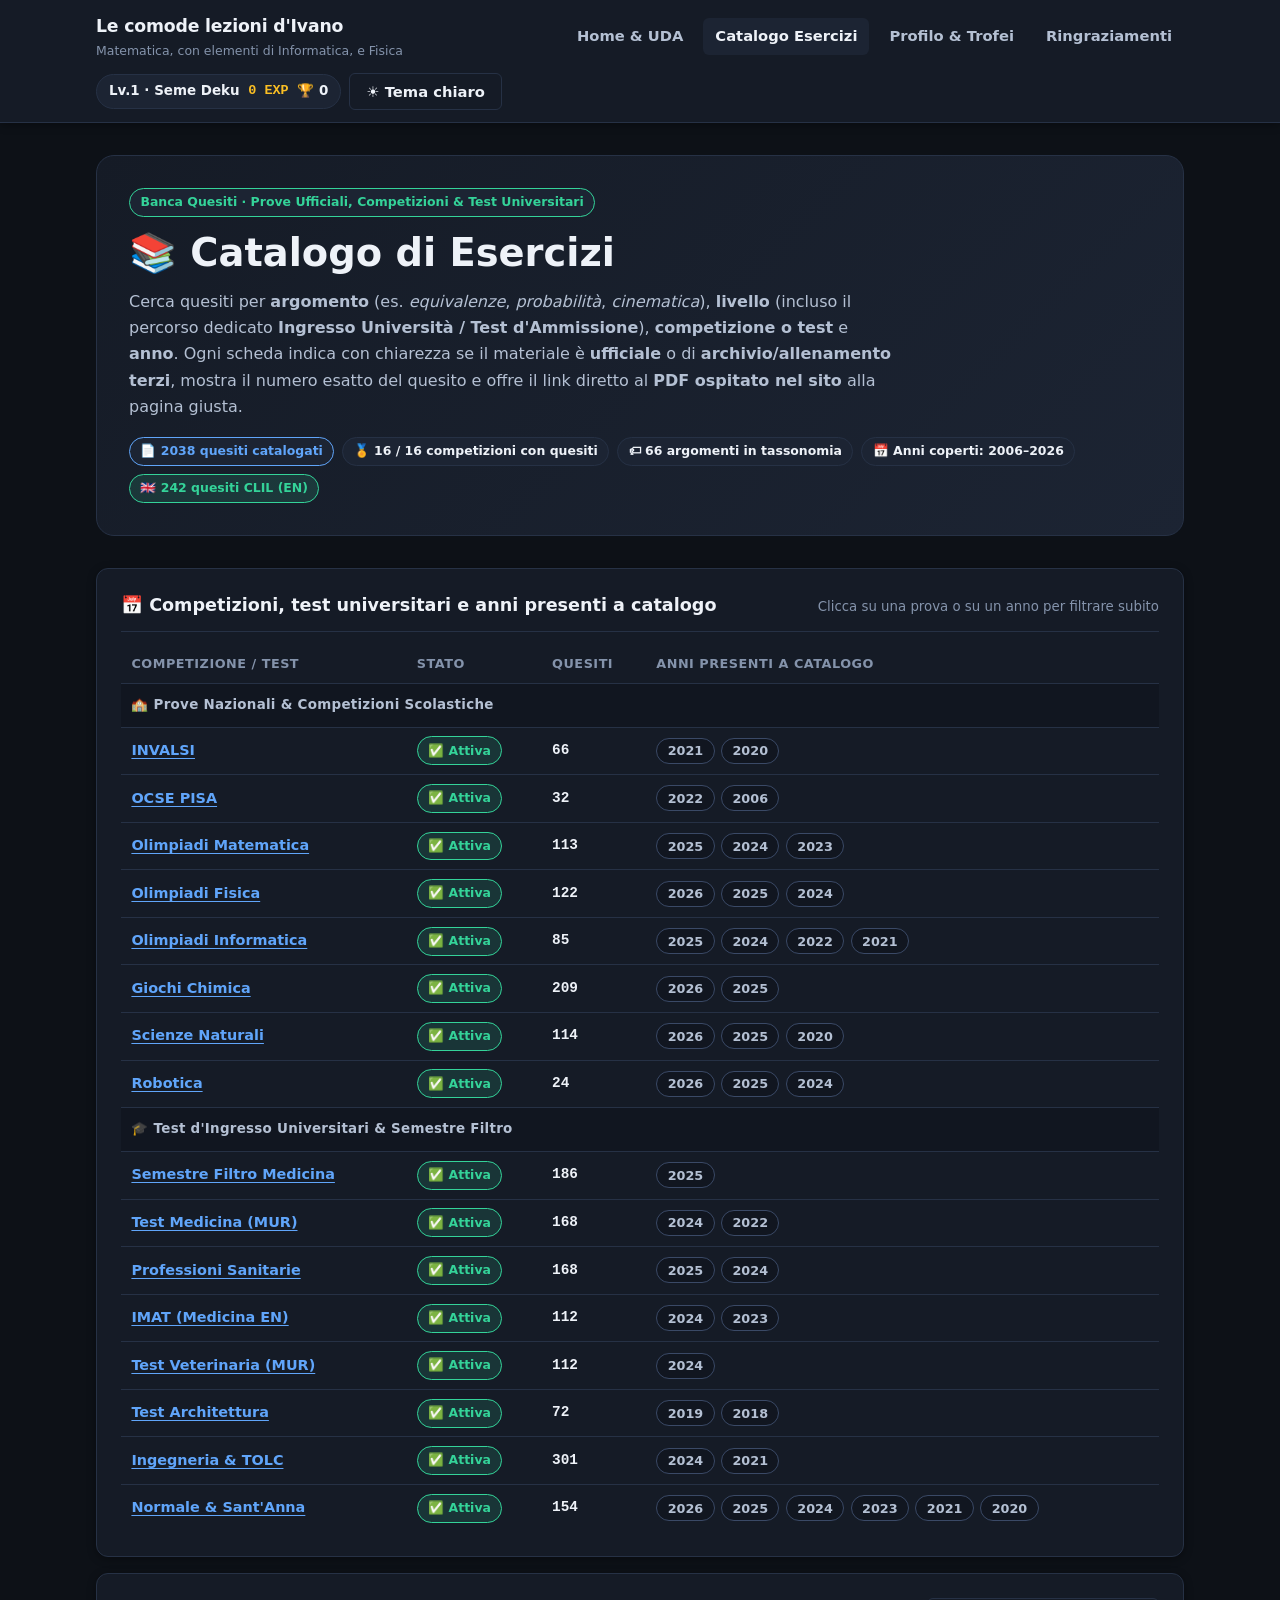
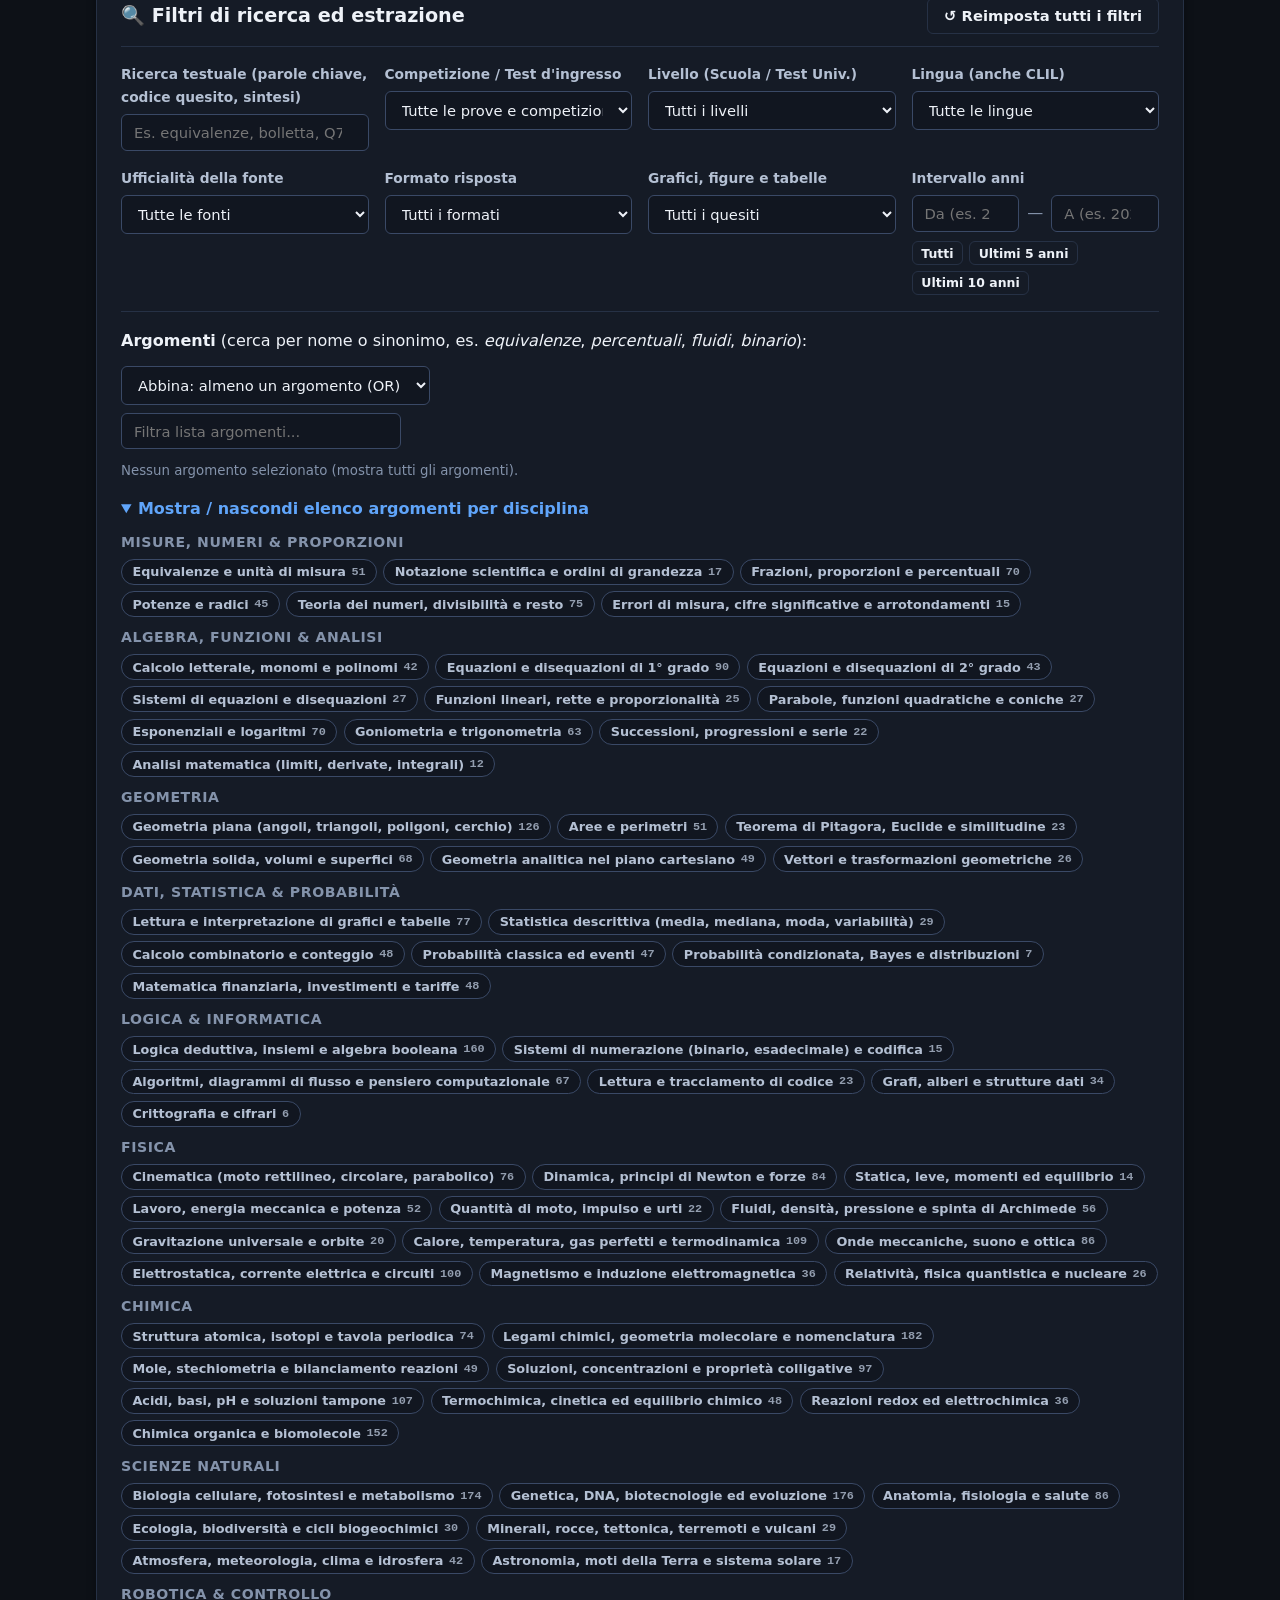
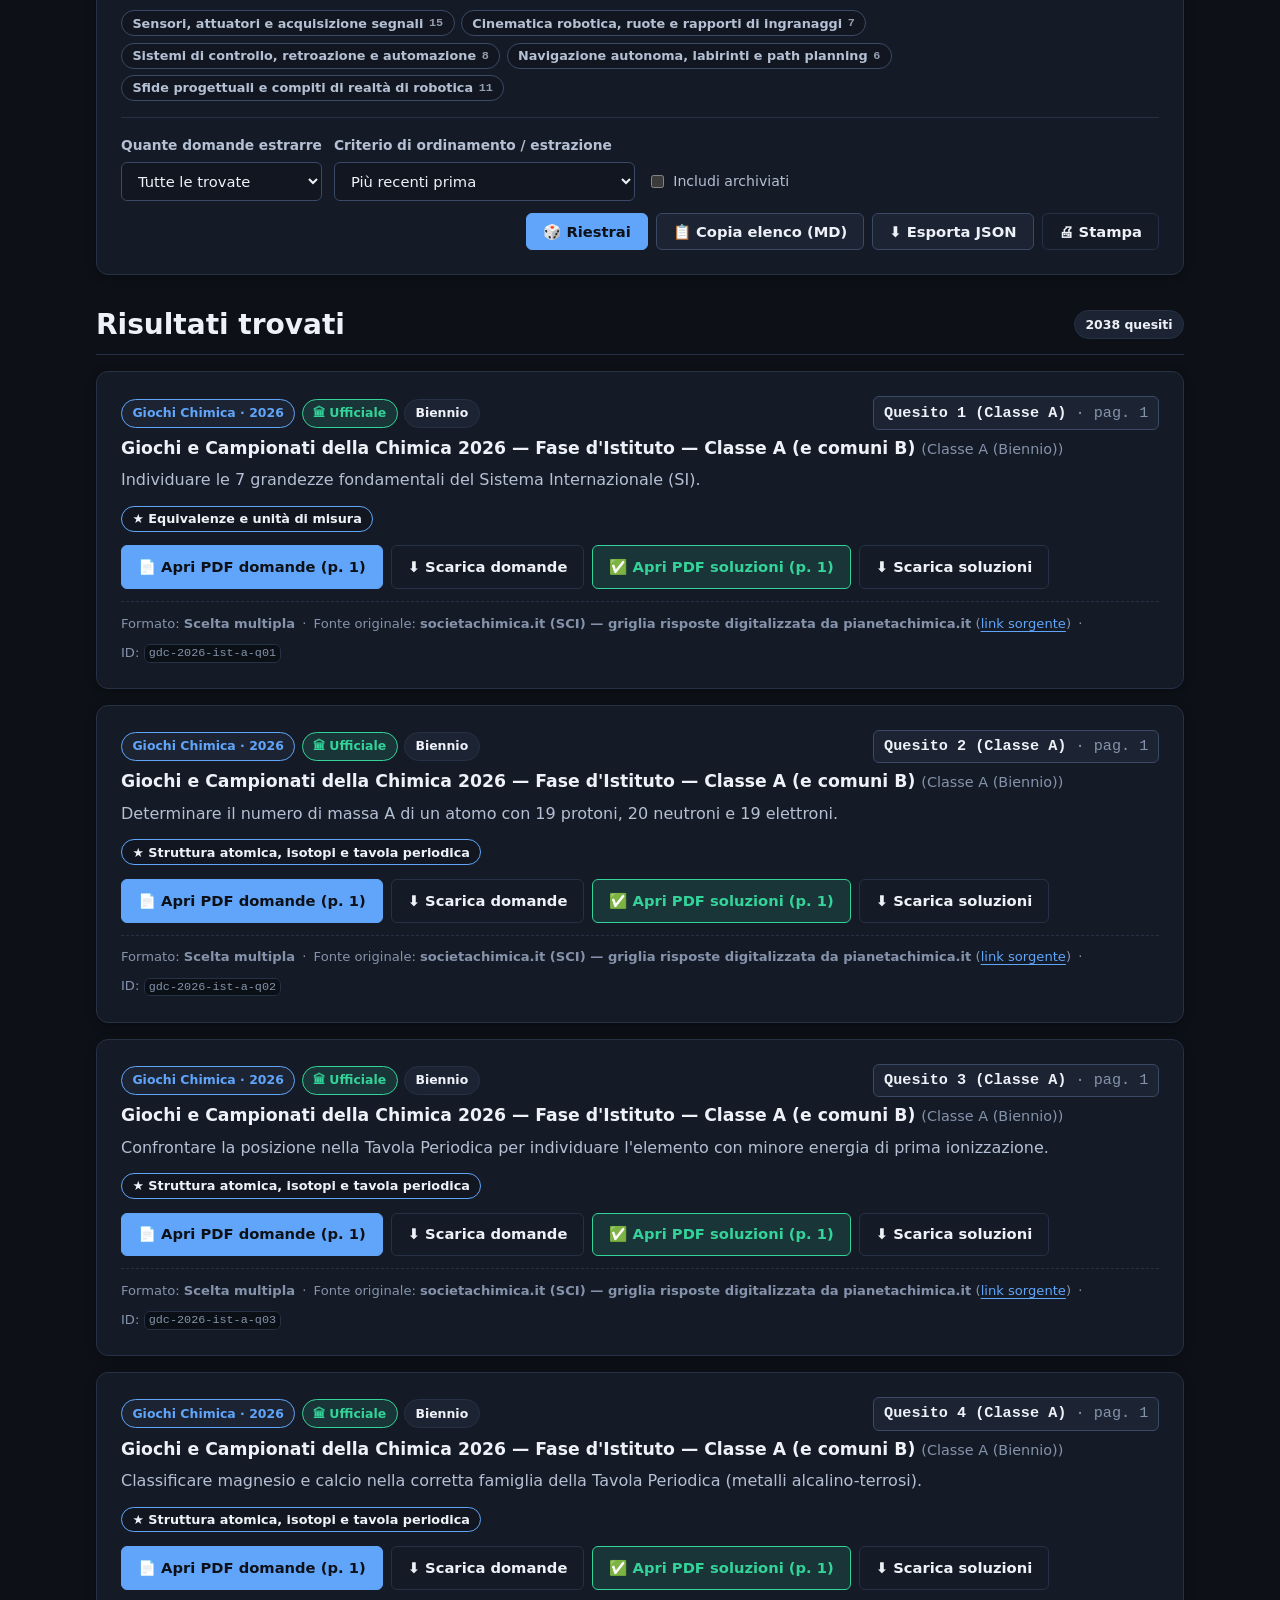
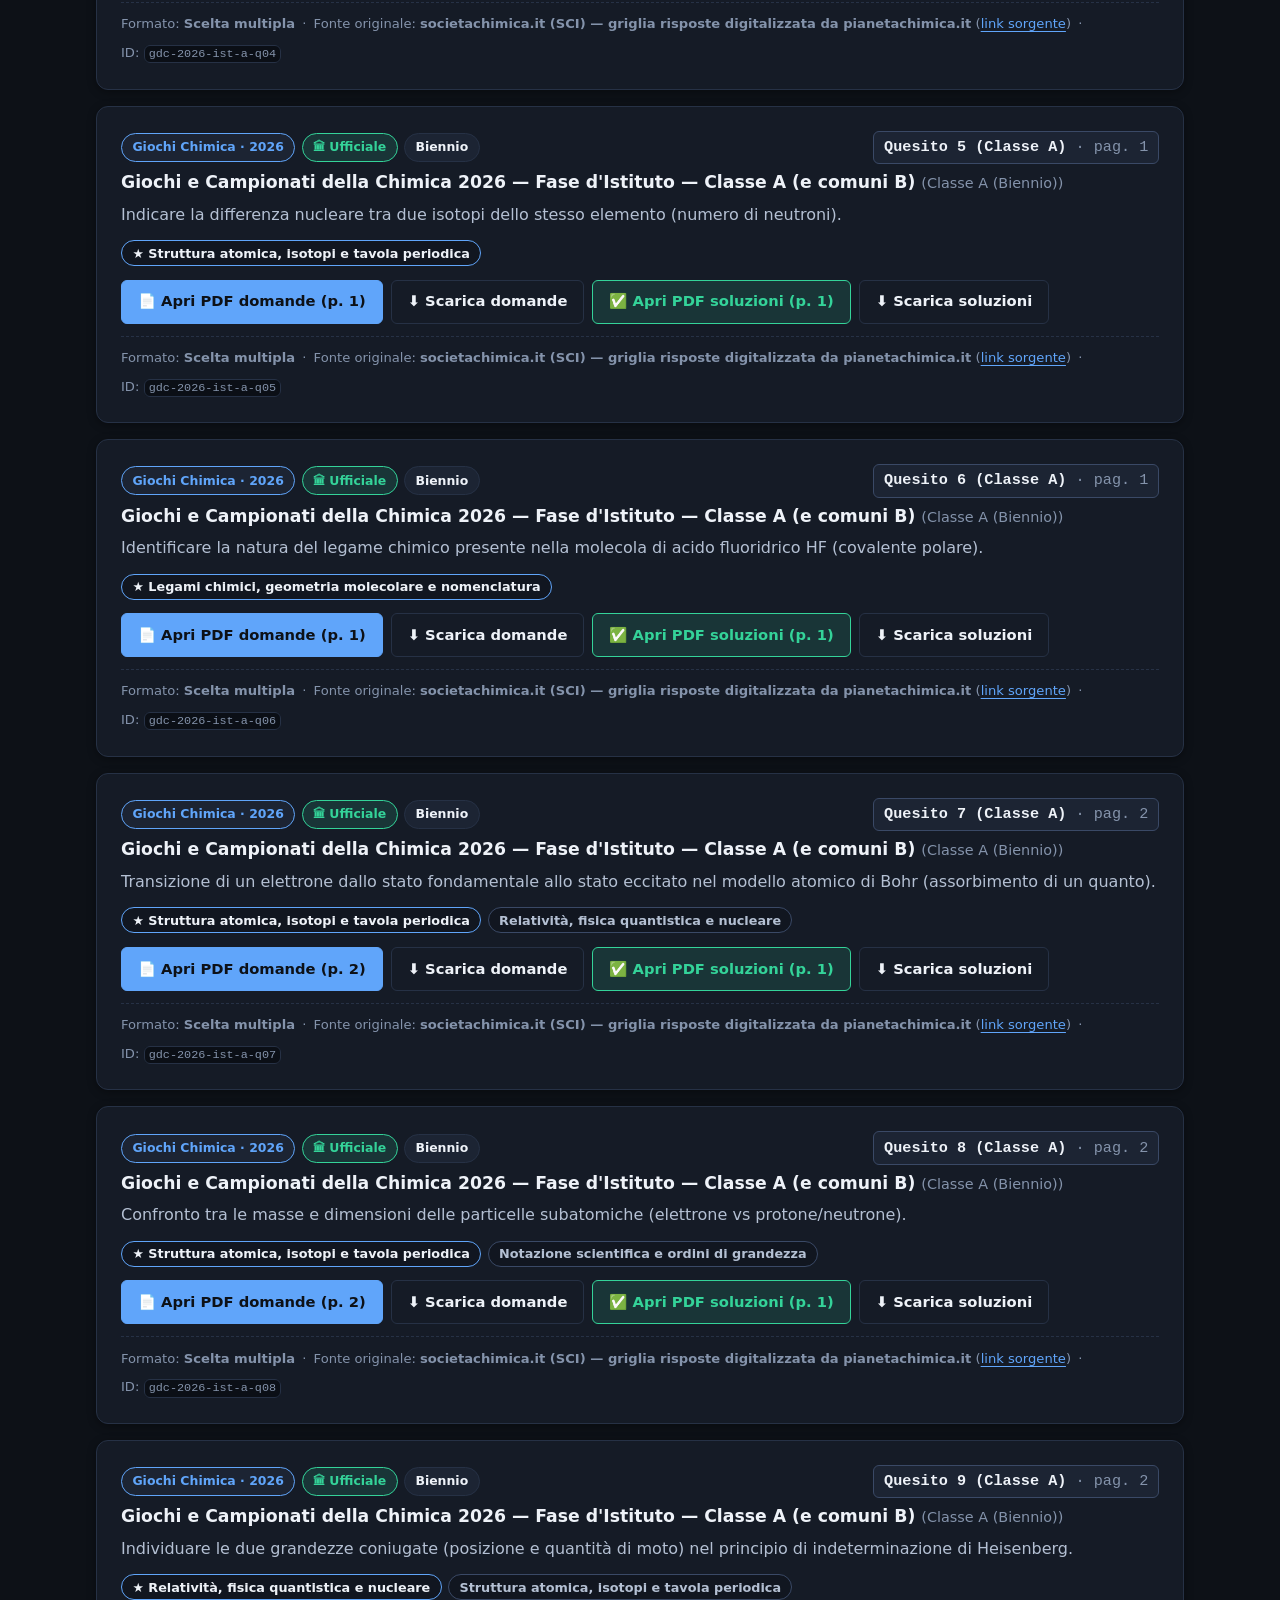
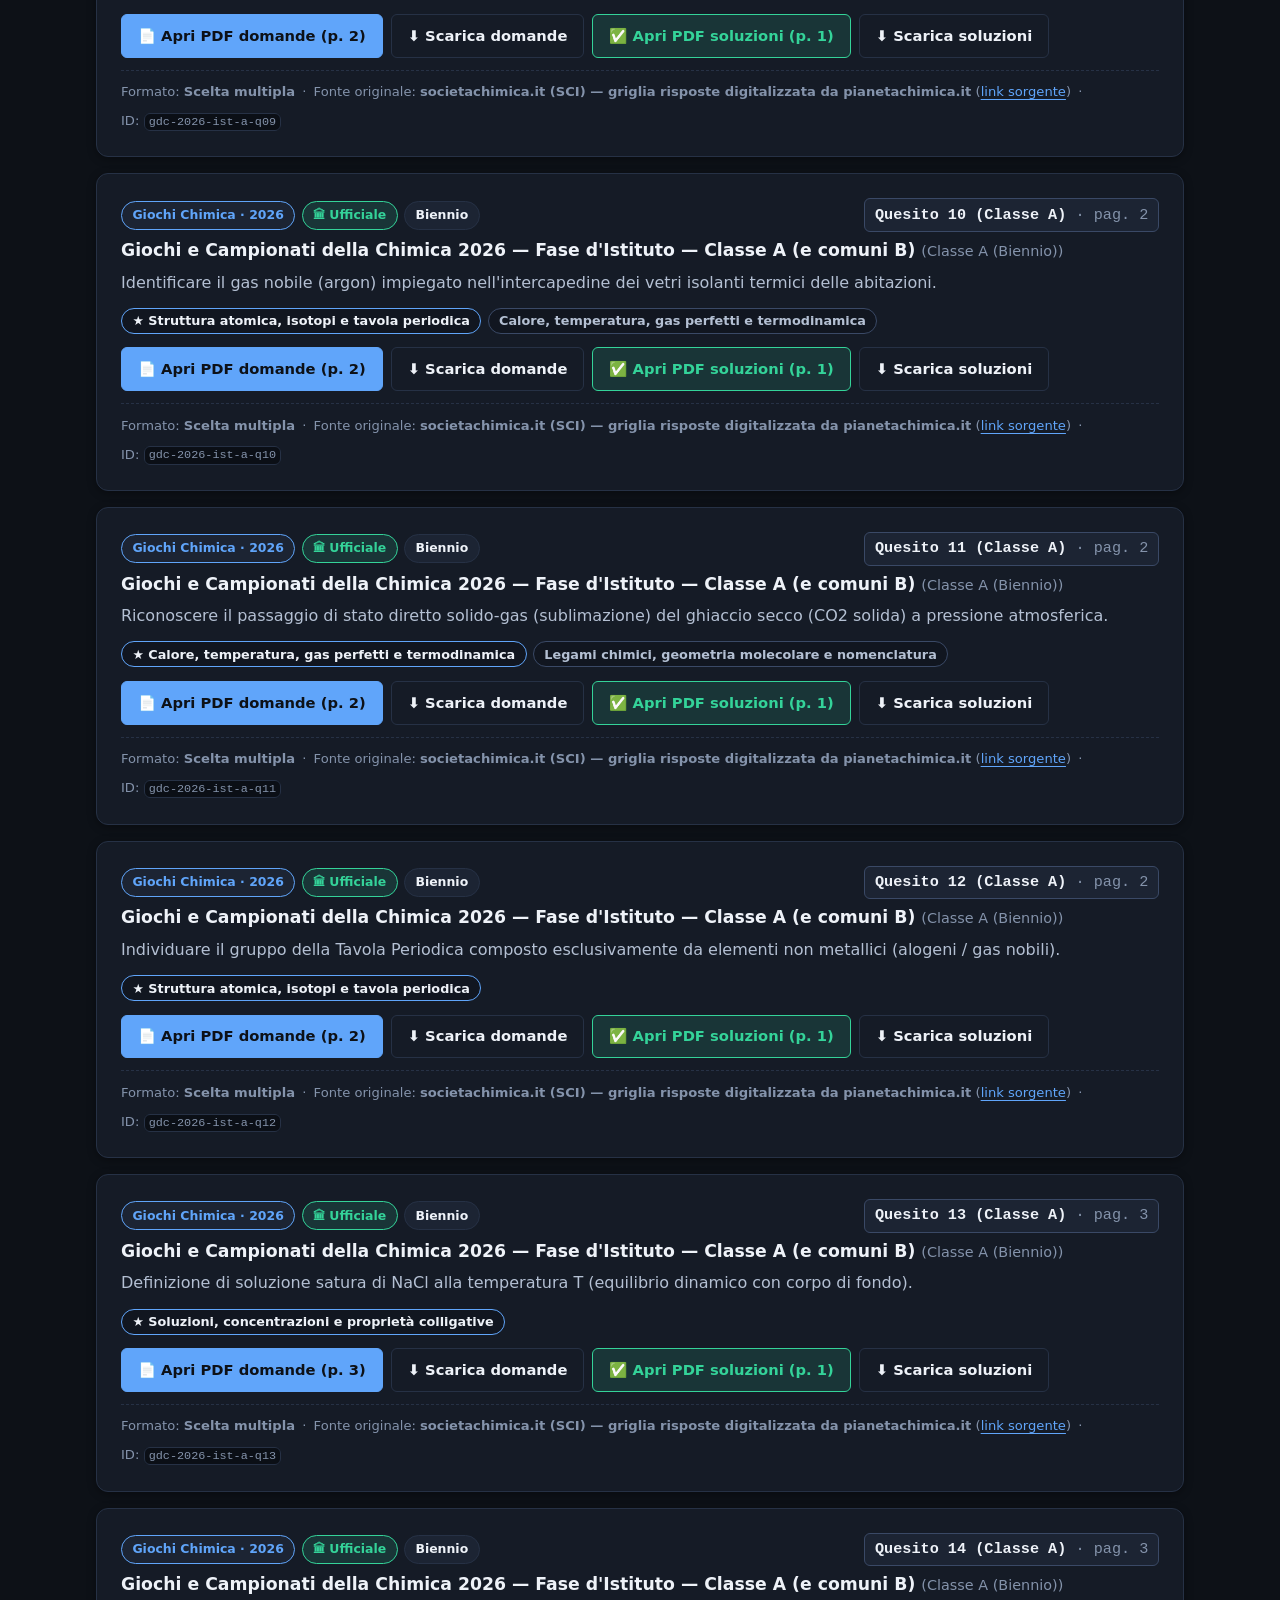
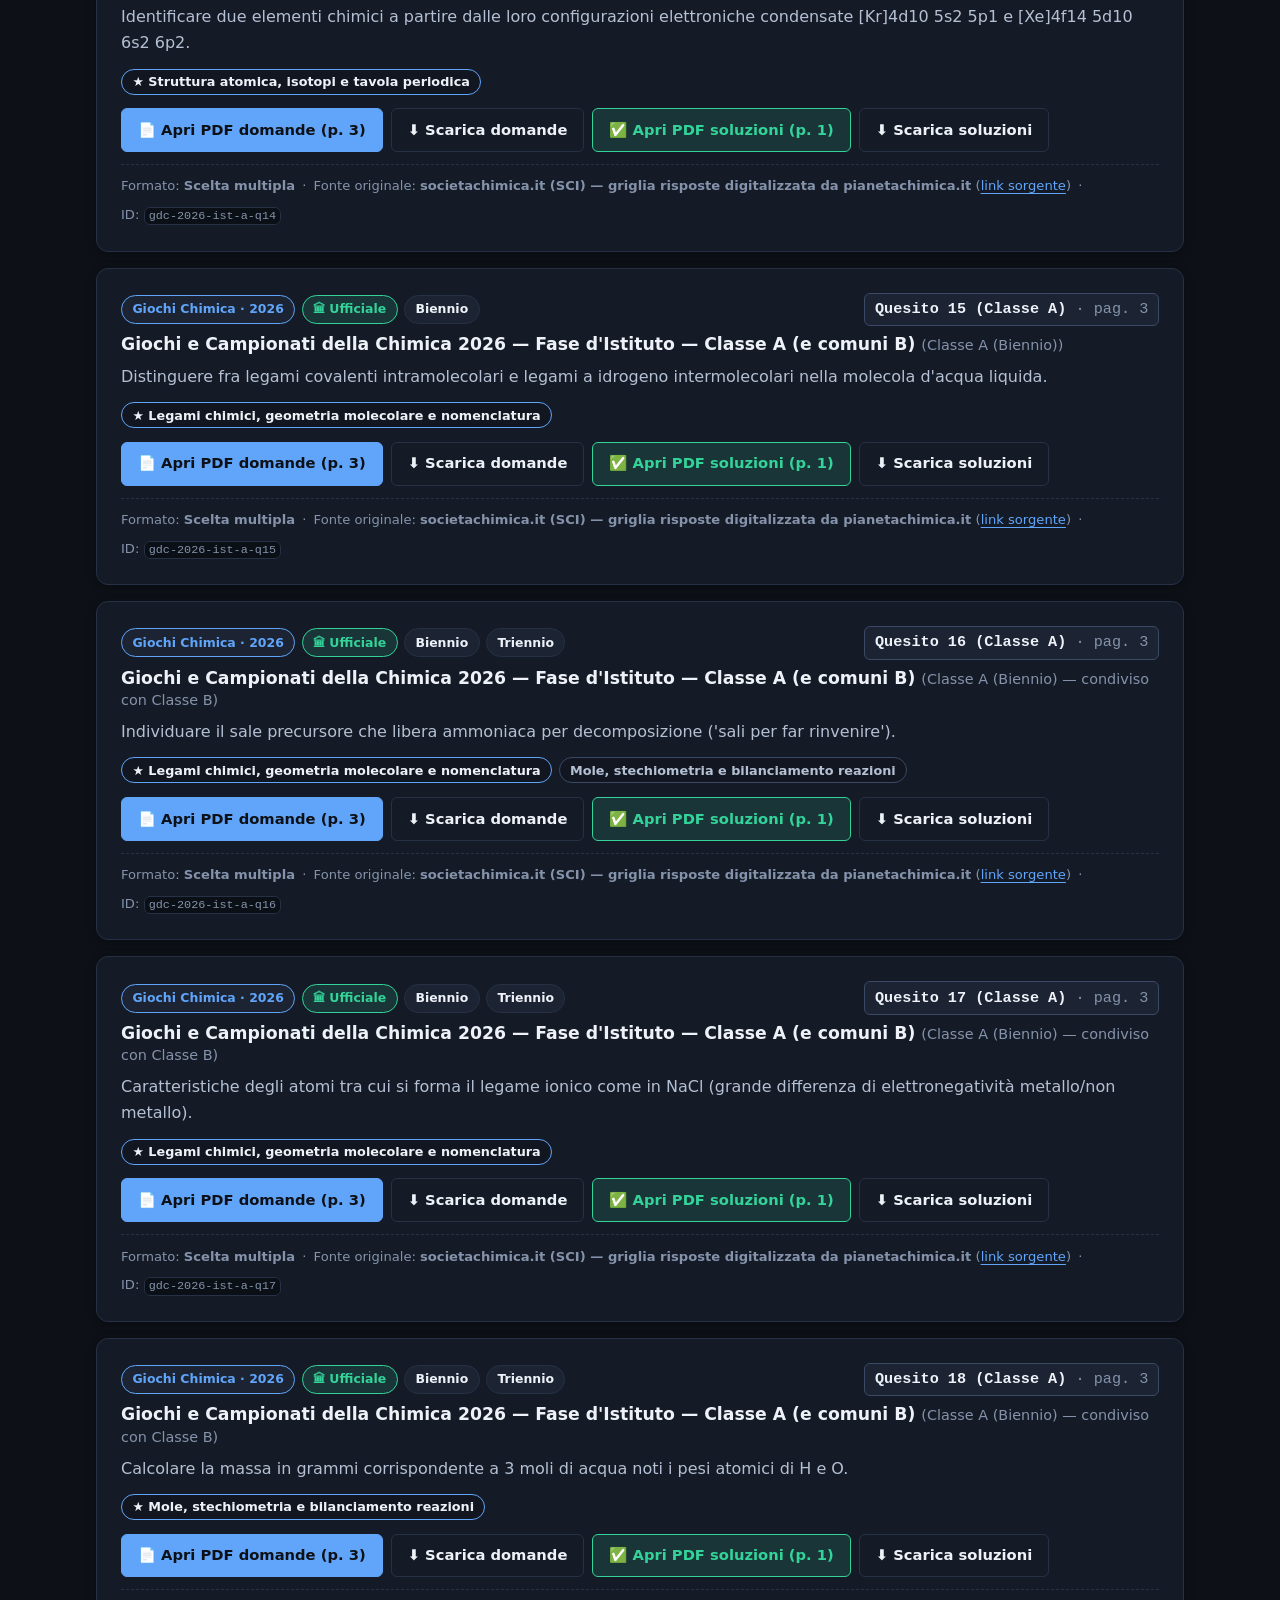
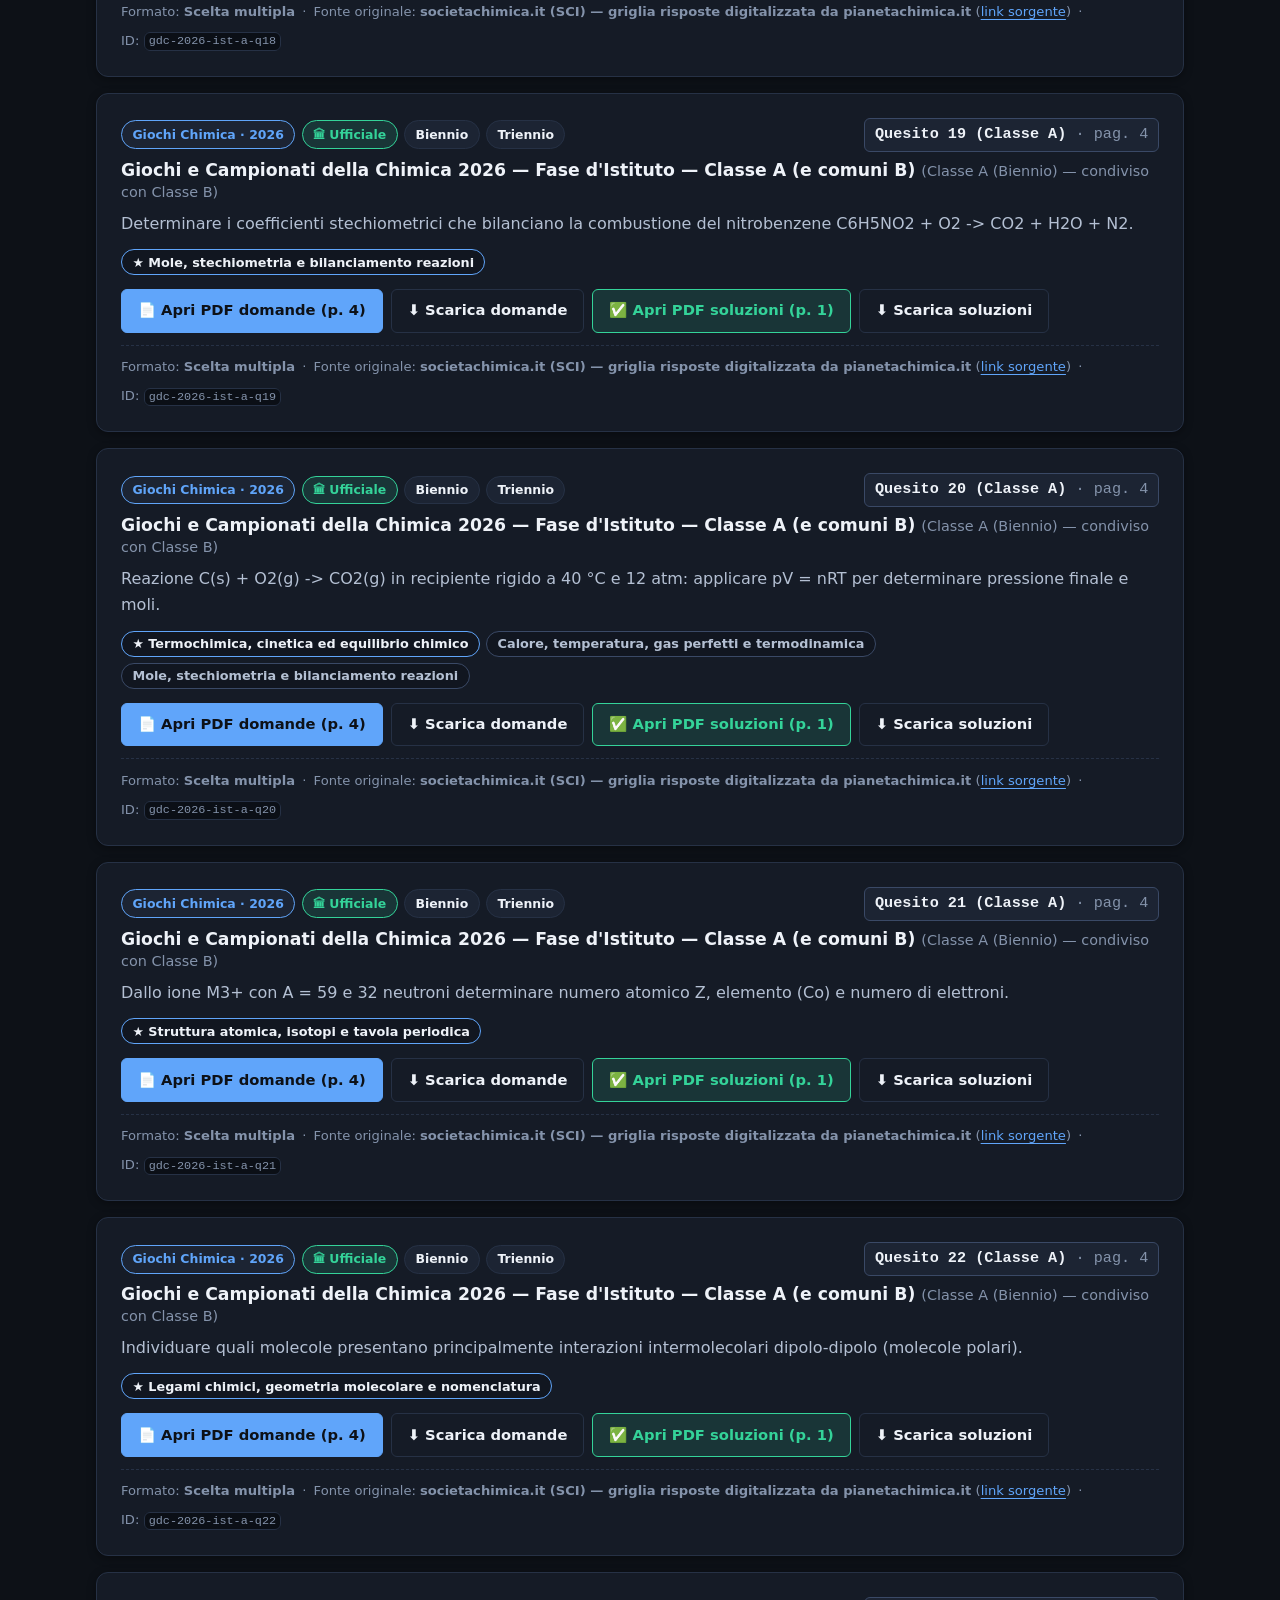
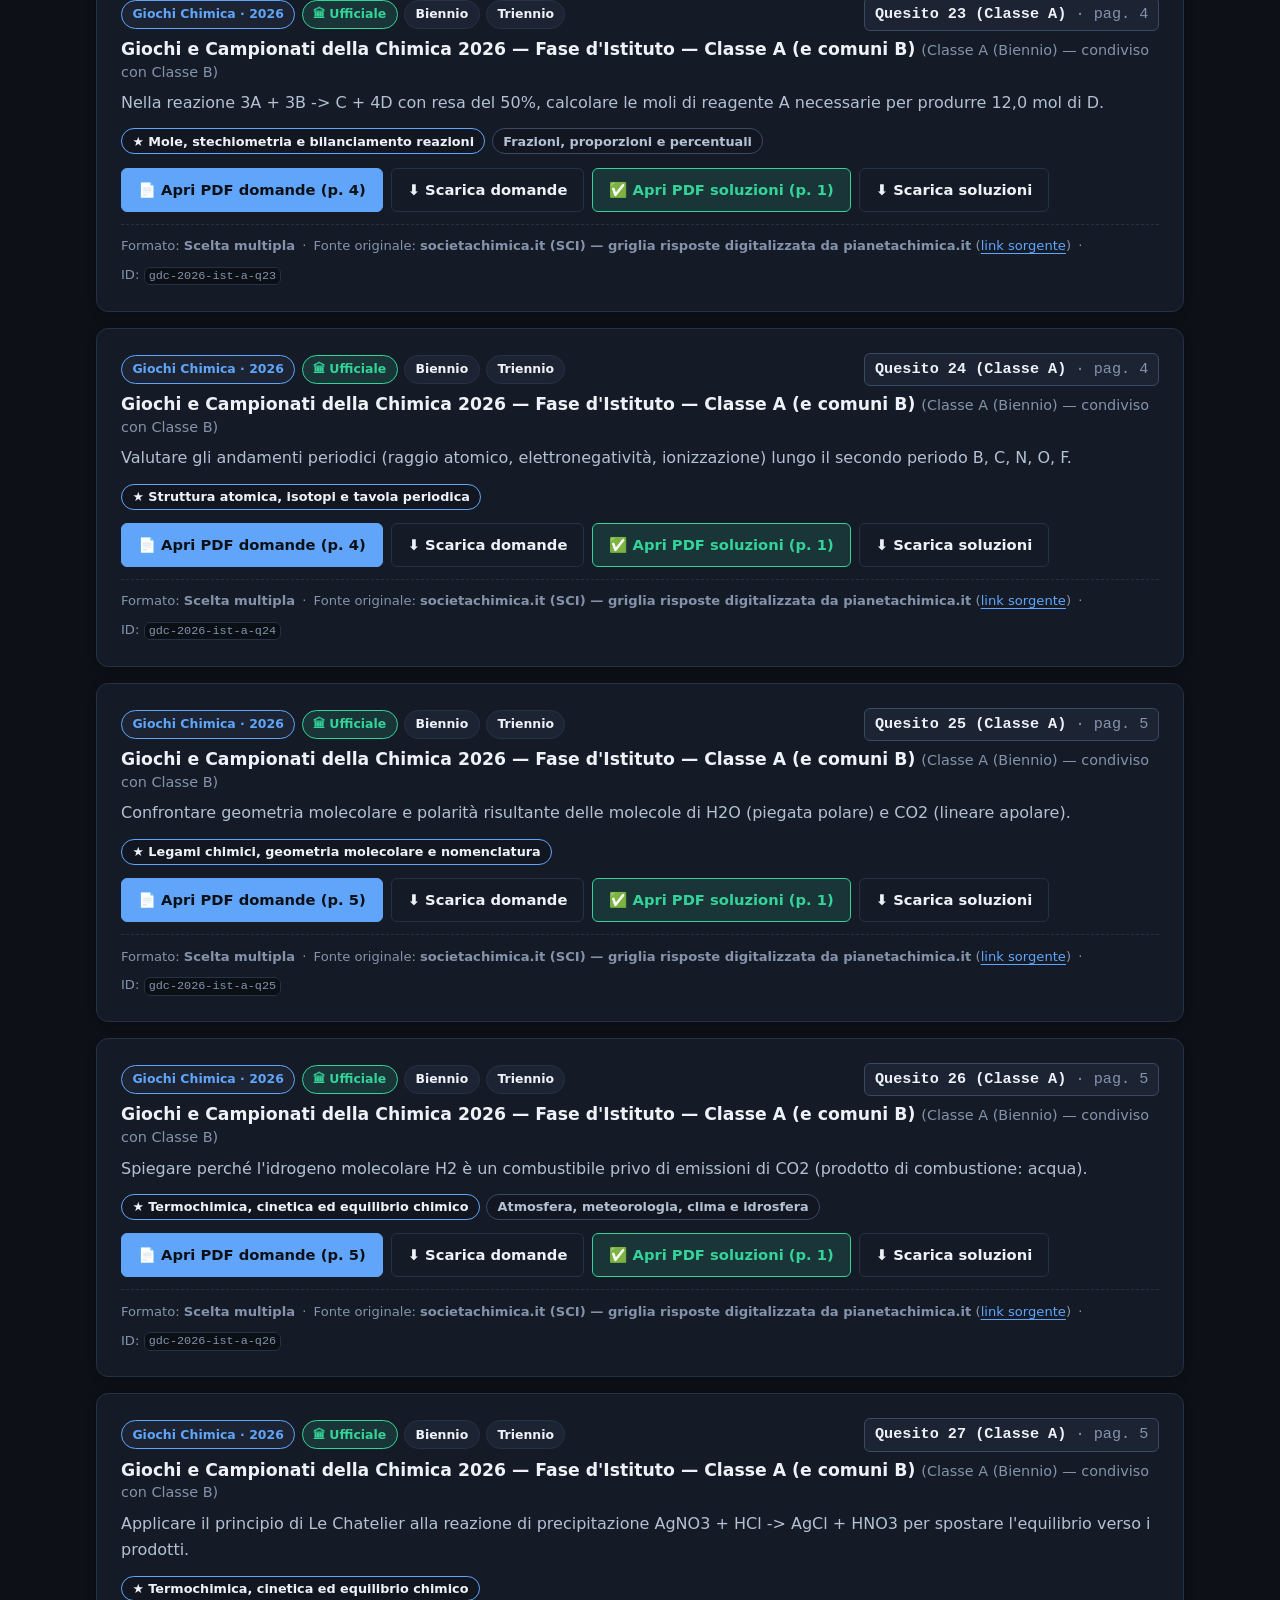
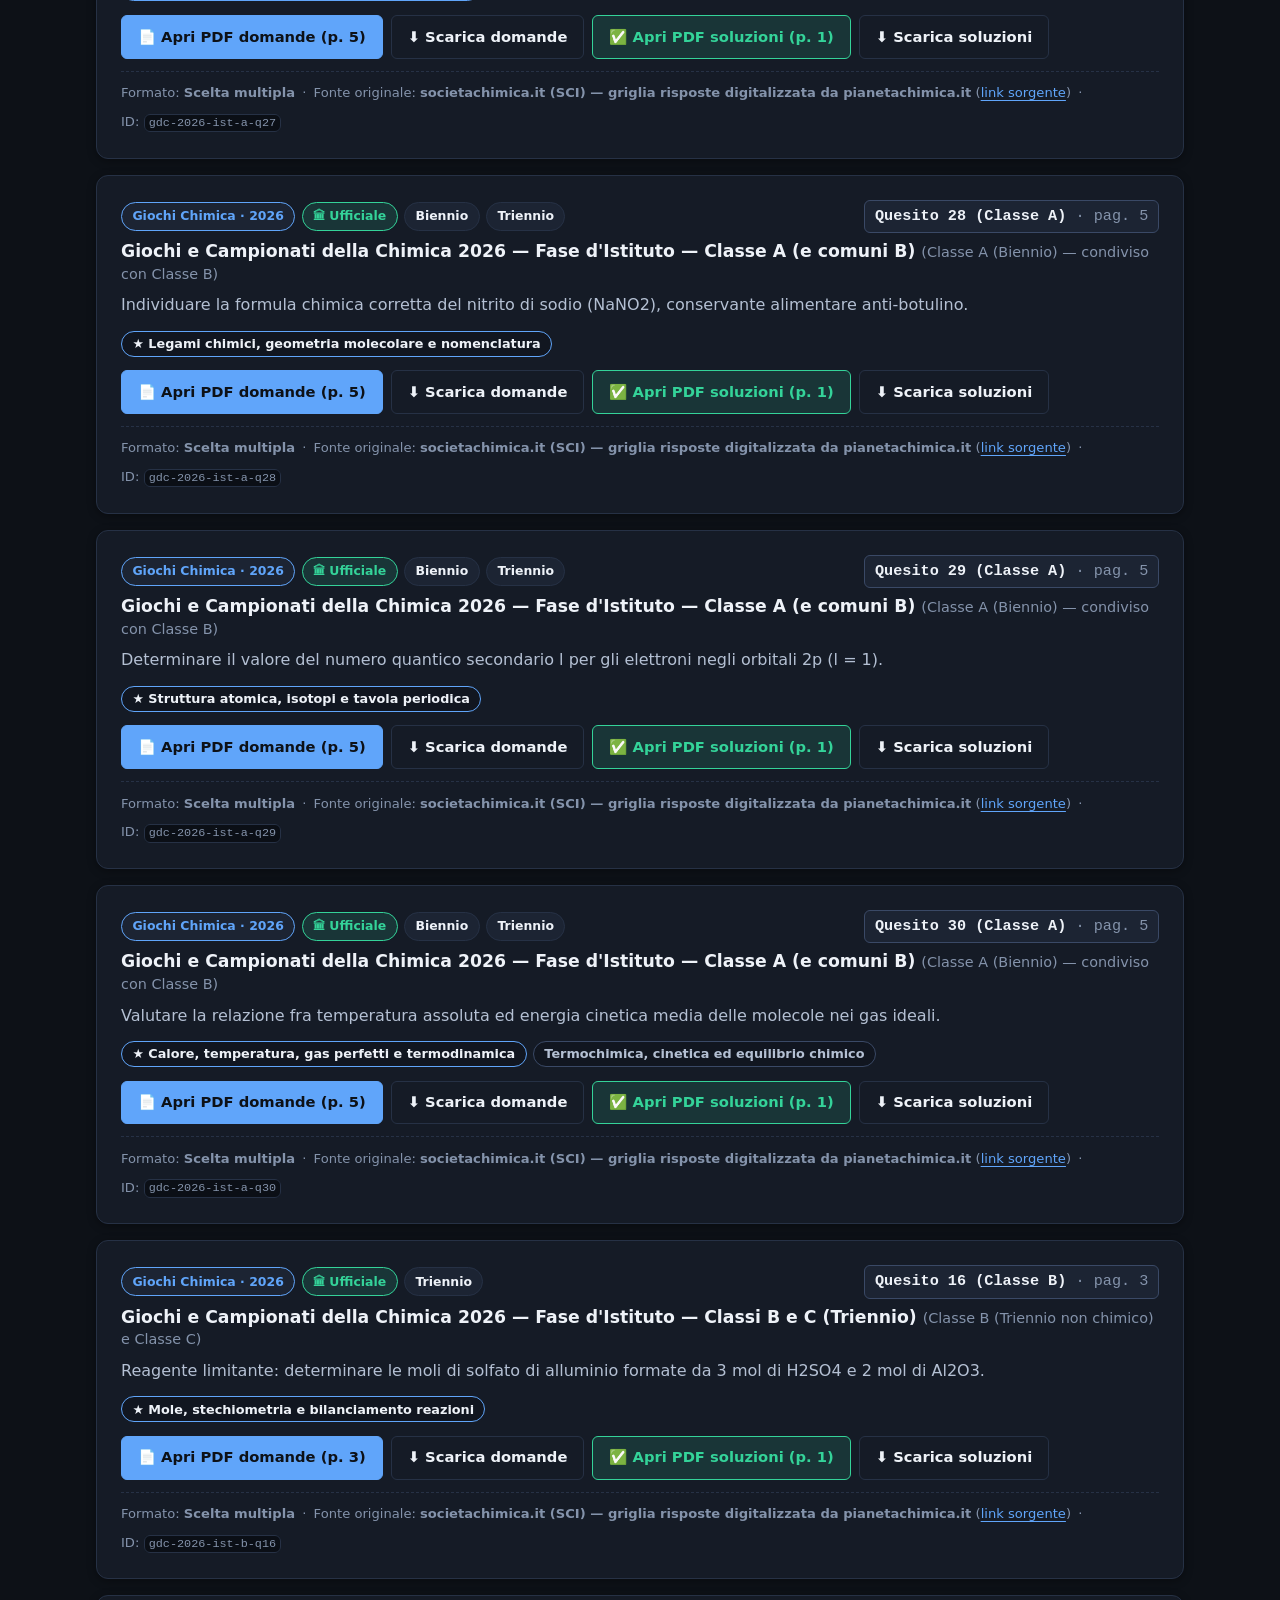
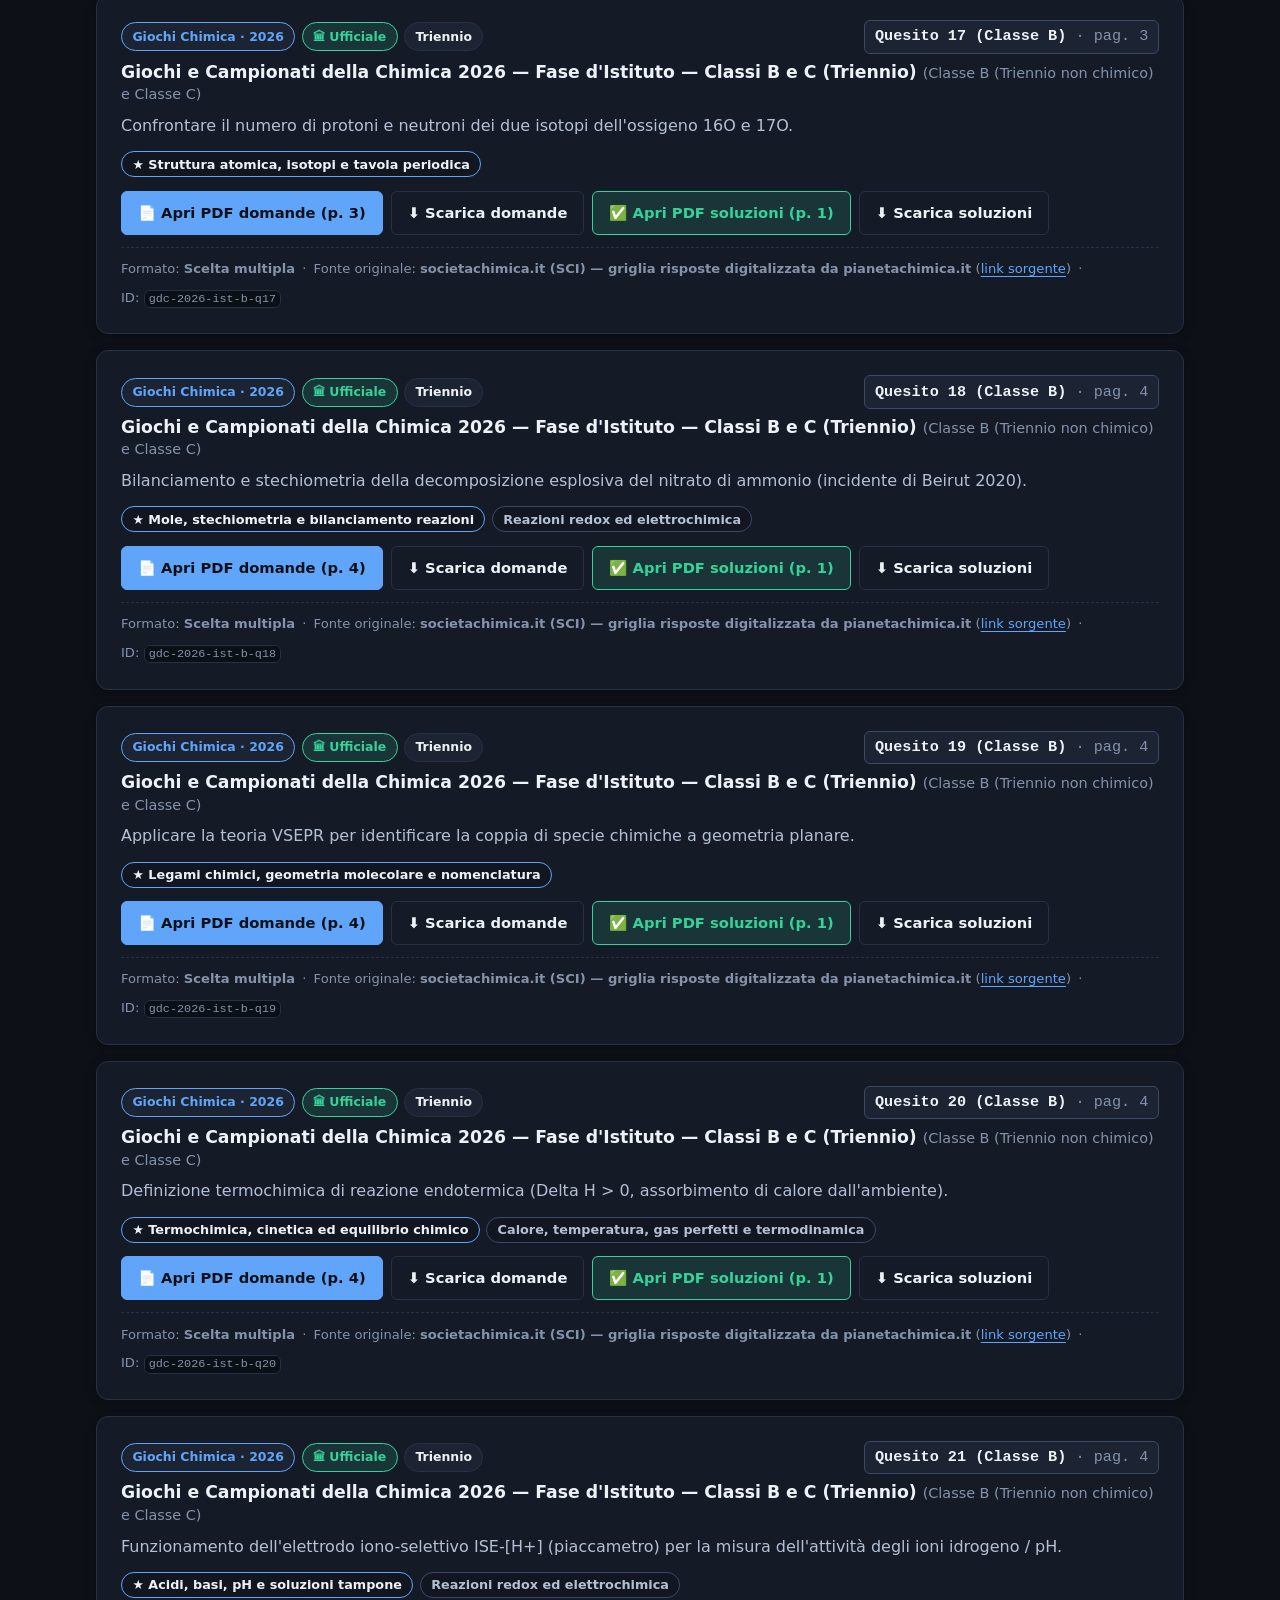
==== commit 37f6bd58: "Catalogo Step 4-8 + Test Universitari/Semestre Filtro (2038 quesiti) e fix race condition avvio pagi" ====
--- a/catalogo.html
+++ b/catalogo.html
@@ -27,13 +27,14 @@
     </section>
 
     <section class="hero">
-      <span class="badge badge-subject-informatica">Banca Quesiti · Prove Ufficiali &amp; Competizioni</span>
+      <span class="badge badge-subject-informatica">Banca Quesiti · Prove Ufficiali, Competizioni &amp; Test Universitari</span>
       <h1 style="margin-top:0.75rem;">📚 Catalogo di Esercizi</h1>
       <p style="max-width:75ch;">
         Cerca quesiti per <strong>argomento</strong> (es. <em>equivalenze</em>, <em>probabilità</em>, <em>cinematica</em>),
-        <strong>livello scolastico</strong>, <strong>competizione</strong> e <strong>anno</strong>. Ogni scheda indica con
-        chiarezza se il materiale è <strong>ufficiale</strong> o di <strong>allenamento terzi</strong>, mostra il numero
-        esatto del quesito e offre il link diretto al <strong>PDF ospitato nel sito</strong> (domande e soluzioni) alla pagina giusta.
+        <strong>livello</strong> (incluso il percorso dedicato <strong>Ingresso Università / Test d'Ammissione</strong>),
+        <strong>competizione o test</strong> e <strong>anno</strong>. Ogni scheda indica con chiarezza se il materiale è
+        <strong>ufficiale</strong> o di <strong>archivio/allenamento terzi</strong>, mostra il numero esatto del quesito
+        e offre il link diretto al <strong>PDF ospitato nel sito</strong> alla pagina giusta.
       </p>
       <div class="catalog-kpi-row" data-catalog-stats>
         <span class="badge">Caricamento catalogo...</span>
@@ -43,8 +44,8 @@
     <!-- RIEPILOGO RAPIDO COMPETIZIONI E ANNI PRESENTI A CATALOGO -->
     <section class="card catalog-coverage-banner no-print" aria-labelledby="copertura-rapida-title">
       <div class="exercise-header" style="margin-bottom:0.75rem;">
-        <h2 id="copertura-rapida-title" style="margin:0; font-size:1.1rem;">📅 Competizioni incluse e anni presenti a catalogo</h2>
-        <span class="muted"><small>Clicca su una competizione o su un anno per filtrare subito</small></span>
+        <h2 id="copertura-rapida-title" style="margin:0; font-size:1.1rem;">📅 Competizioni, test universitari e anni presenti a catalogo</h2>
+        <span class="muted"><small>Clicca su una prova o su un anno per filtrare subito</small></span>
       </div>
       <div class="catalog-coverage-table-wrap" data-coverage-summary>
         <p class="muted" style="margin:0;">Caricamento elenco competizioni e annate...</p>
@@ -65,16 +66,23 @@
         </div>
 
         <div class="catalog-field">
-          <label for="filter-competition">Competizione / Prova</label>
+          <label for="filter-competition">Competizione / Test d'ingresso</label>
           <select id="filter-competition" class="catalog-select" data-filter-competition>
-            <option value="">Tutte le competizioni</option>
-          </select>
-        </div>
-
-        <div class="catalog-field">
-          <label for="filter-level">Livello scolastico</label>
+            <option value="">Tutte le prove e competizioni</option>
+          </select>
+        </div>
+
+        <div class="catalog-field">
+          <label for="filter-level">Livello (Scuola / Test Univ.)</label>
           <select id="filter-level" class="catalog-select" data-filter-level>
             <option value="">Tutti i livelli</option>
+          </select>
+        </div>
+
+        <div class="catalog-field">
+          <label for="filter-language">Lingua (anche CLIL)</label>
+          <select id="filter-language" class="catalog-select" data-filter-language>
+            <option value="">Tutte le lingue</option>
           </select>
         </div>
 
@@ -86,6 +94,13 @@
             <option value="official_exam">Solo prove ufficiali reali</option>
             <option value="official_sample">Solo esempi ufficiali (es. INVALSIopen)</option>
             <option value="third_party_all">Solo archivi / allenamento terzi</option>
+          </select>
+        </div>
+
+        <div class="catalog-field">
+          <label for="filter-format">Formato risposta</label>
+          <select id="filter-format" class="catalog-select" data-filter-format>
+            <option value="">Tutti i formati</option>
           </select>
         </div>
 
@@ -117,7 +132,13 @@
       <div class="catalog-topics-panel">
         <div class="catalog-topics-head">
           <label for="filter-topic-search"><strong>Argomenti</strong> (cerca per nome o sinonimo, es. <em>equivalenze</em>, <em>percentuali</em>, <em>fluidi</em>, <em>binario</em>):</label>
-          <input id="filter-topic-search" type="search" class="catalog-input" style="max-width:340px;" placeholder="Filtra lista argomenti..." data-topic-search />
+          <div class="catalog-topics-controls">
+            <select id="filter-topic-mode" class="catalog-select" style="width:auto;" data-topic-match-mode aria-label="Modalità combinazione argomenti">
+              <option value="or">Abbina: almeno un argomento (OR)</option>
+              <option value="and">Abbina: tutti gli argomenti (AND)</option>
+            </select>
+            <input id="filter-topic-search" type="search" class="catalog-input" style="max-width:280px;" placeholder="Filtra lista argomenti..." data-topic-search />
+          </div>
         </div>
         <div class="catalog-selected-topics" data-selected-topics></div>
         <details class="catalog-topic-accordion" open>
--- a/assets/css/components.css
+++ b/assets/css/components.css
@@ -885,3 +885,46 @@
 .catalog-comp-link:hover {
   color: var(--accent-primary-hover);
 }
+
+.catalog-topics-controls {
+  display: flex;
+  flex-wrap: wrap;
+  align-items: center;
+  gap: 0.5rem;
+}
+
+.badge-clil {
+  border-color: var(--accent-cs);
+  color: var(--accent-cs);
+  background: color-mix(in srgb, var(--accent-cs) 14%, transparent);
+}
+
+.catalog-item-note {
+  margin: 0 0 0.7rem;
+  font-size: 0.84rem;
+  color: var(--text-muted);
+  border-left: 3px solid var(--border-strong);
+  padding-left: 0.65rem;
+}
+
+.catalog-load-more {
+  display: flex;
+  flex-wrap: wrap;
+  align-items: center;
+  justify-content: center;
+  gap: 0.75rem;
+  margin-top: var(--space-5);
+  padding: var(--space-4);
+  border-radius: var(--radius-md);
+  border: 1px dashed var(--border-strong);
+  background: var(--bg-surface-subtle);
+}
+
+.catalog-coverage-group-row td {
+  background: var(--bg-surface-subtle);
+  color: var(--text-secondary);
+  font-size: 0.84rem;
+  letter-spacing: 0.02em;
+  padding-top: 0.65rem;
+  padding-bottom: 0.65rem;
+}
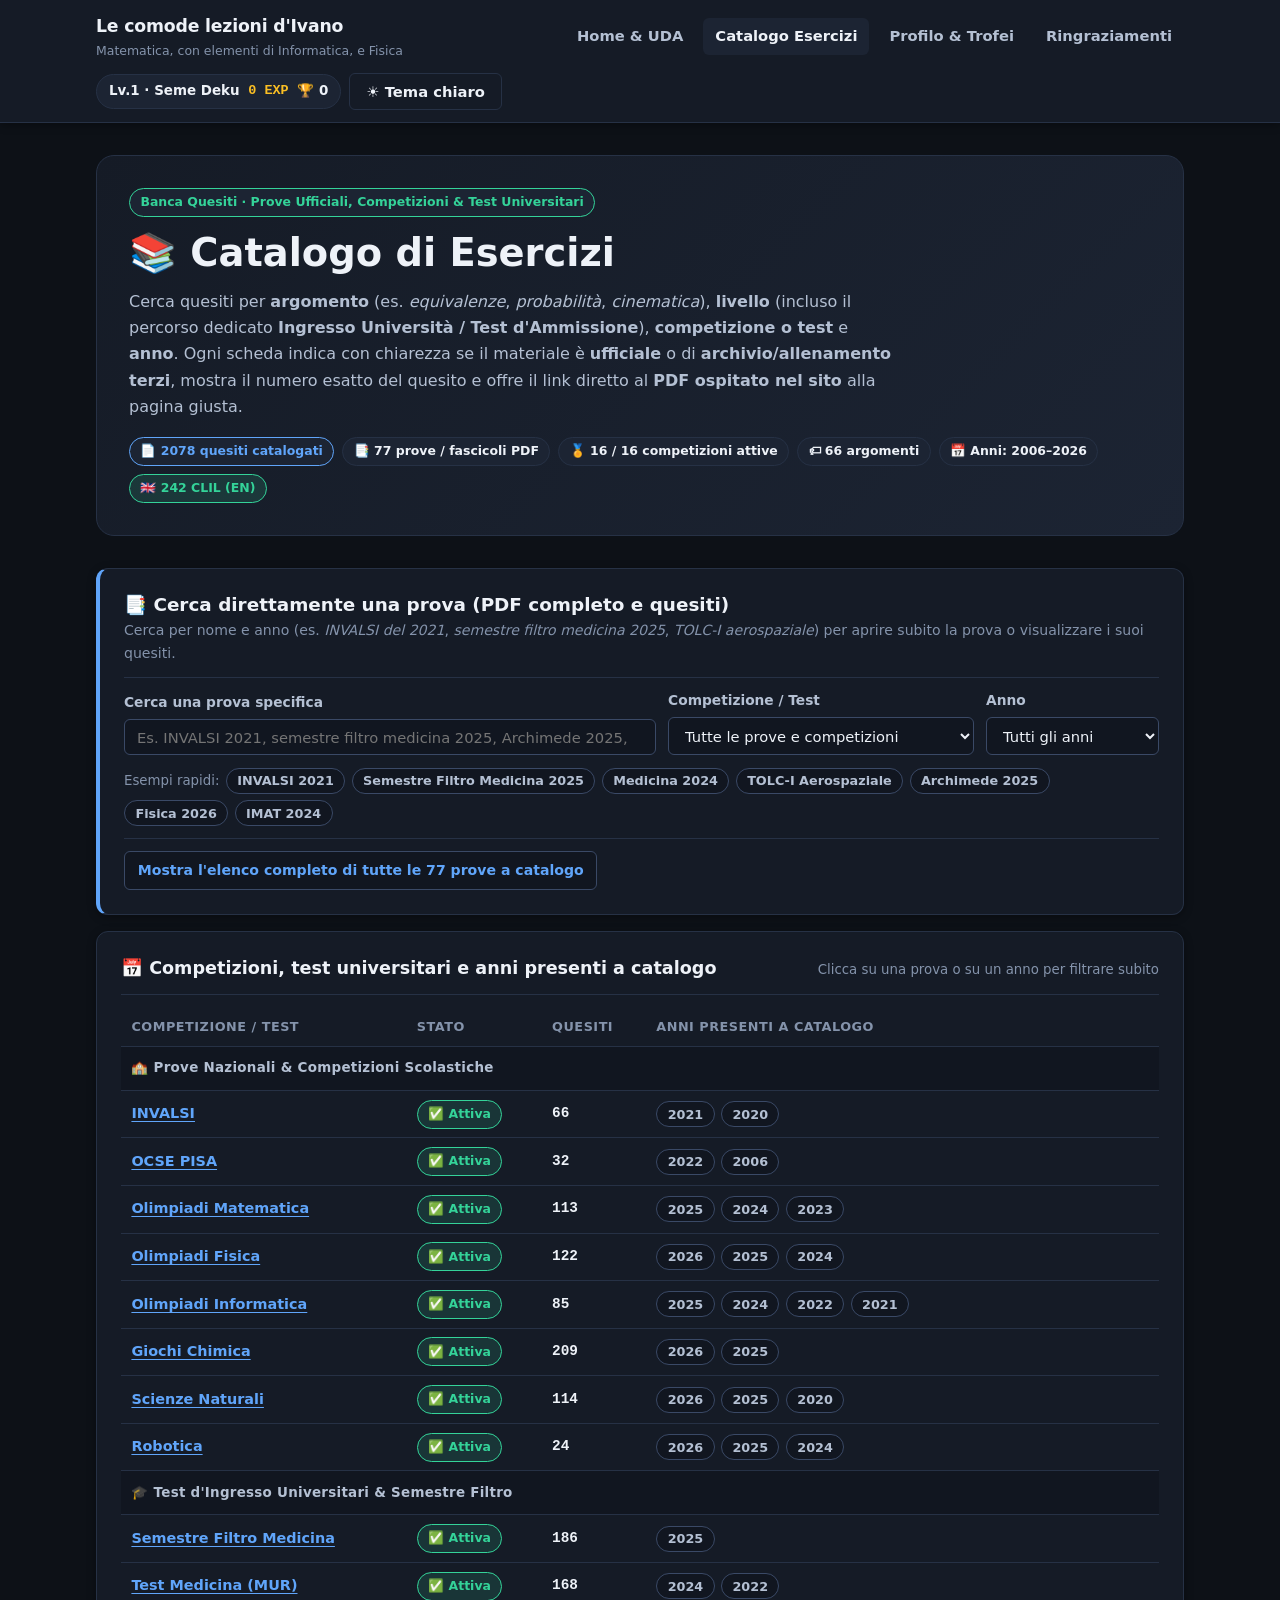
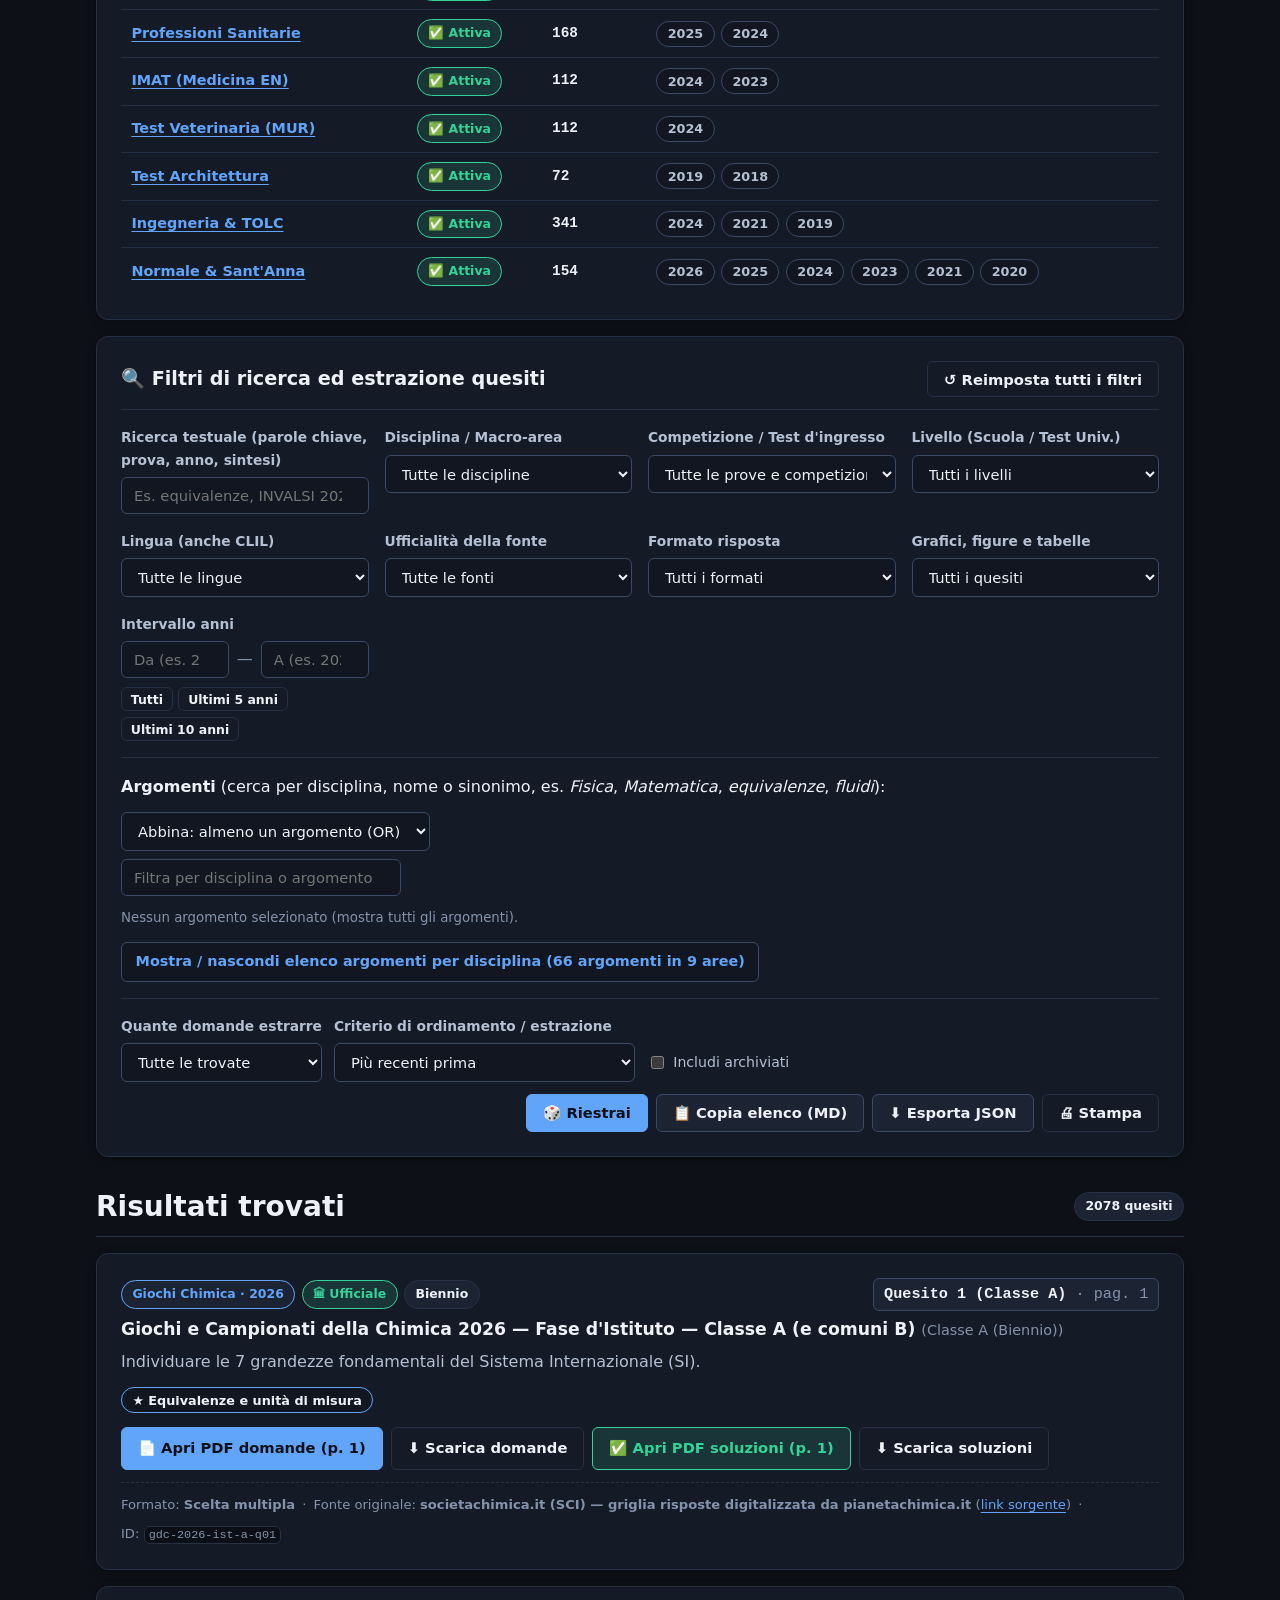
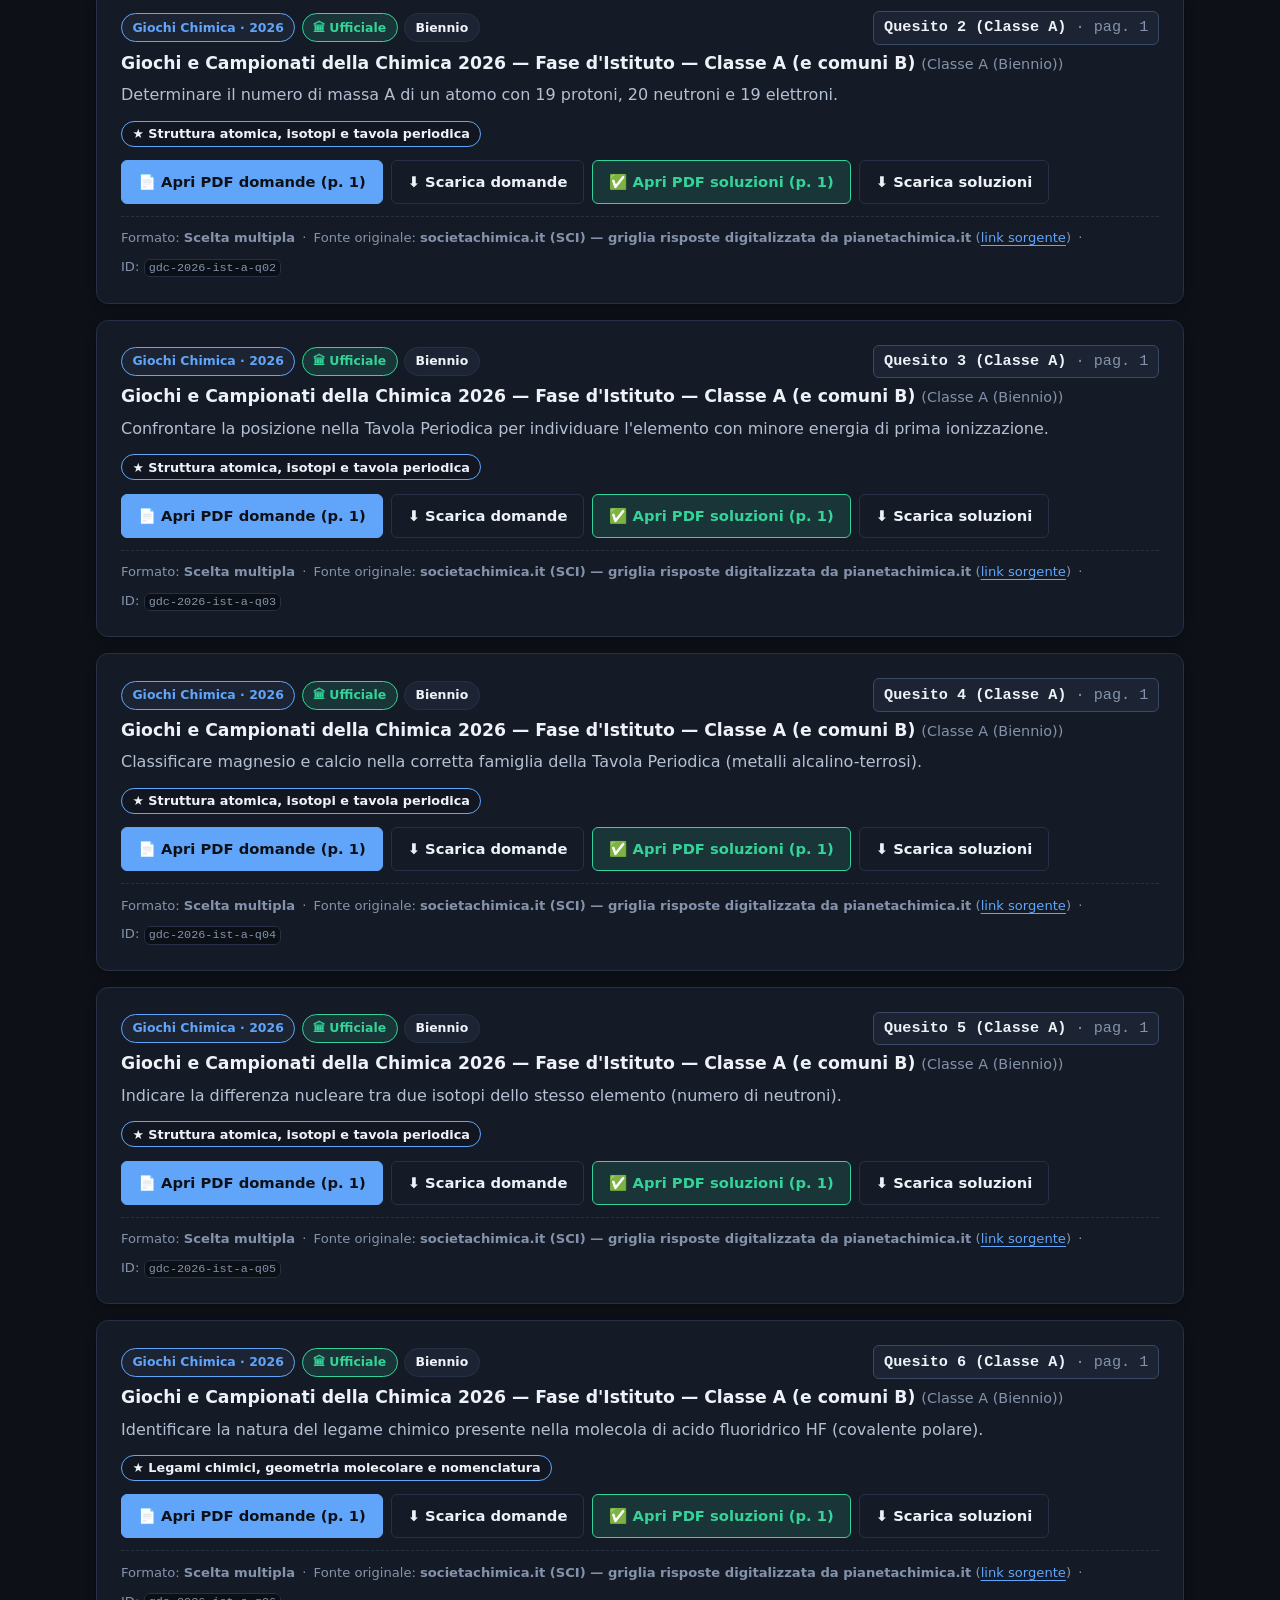
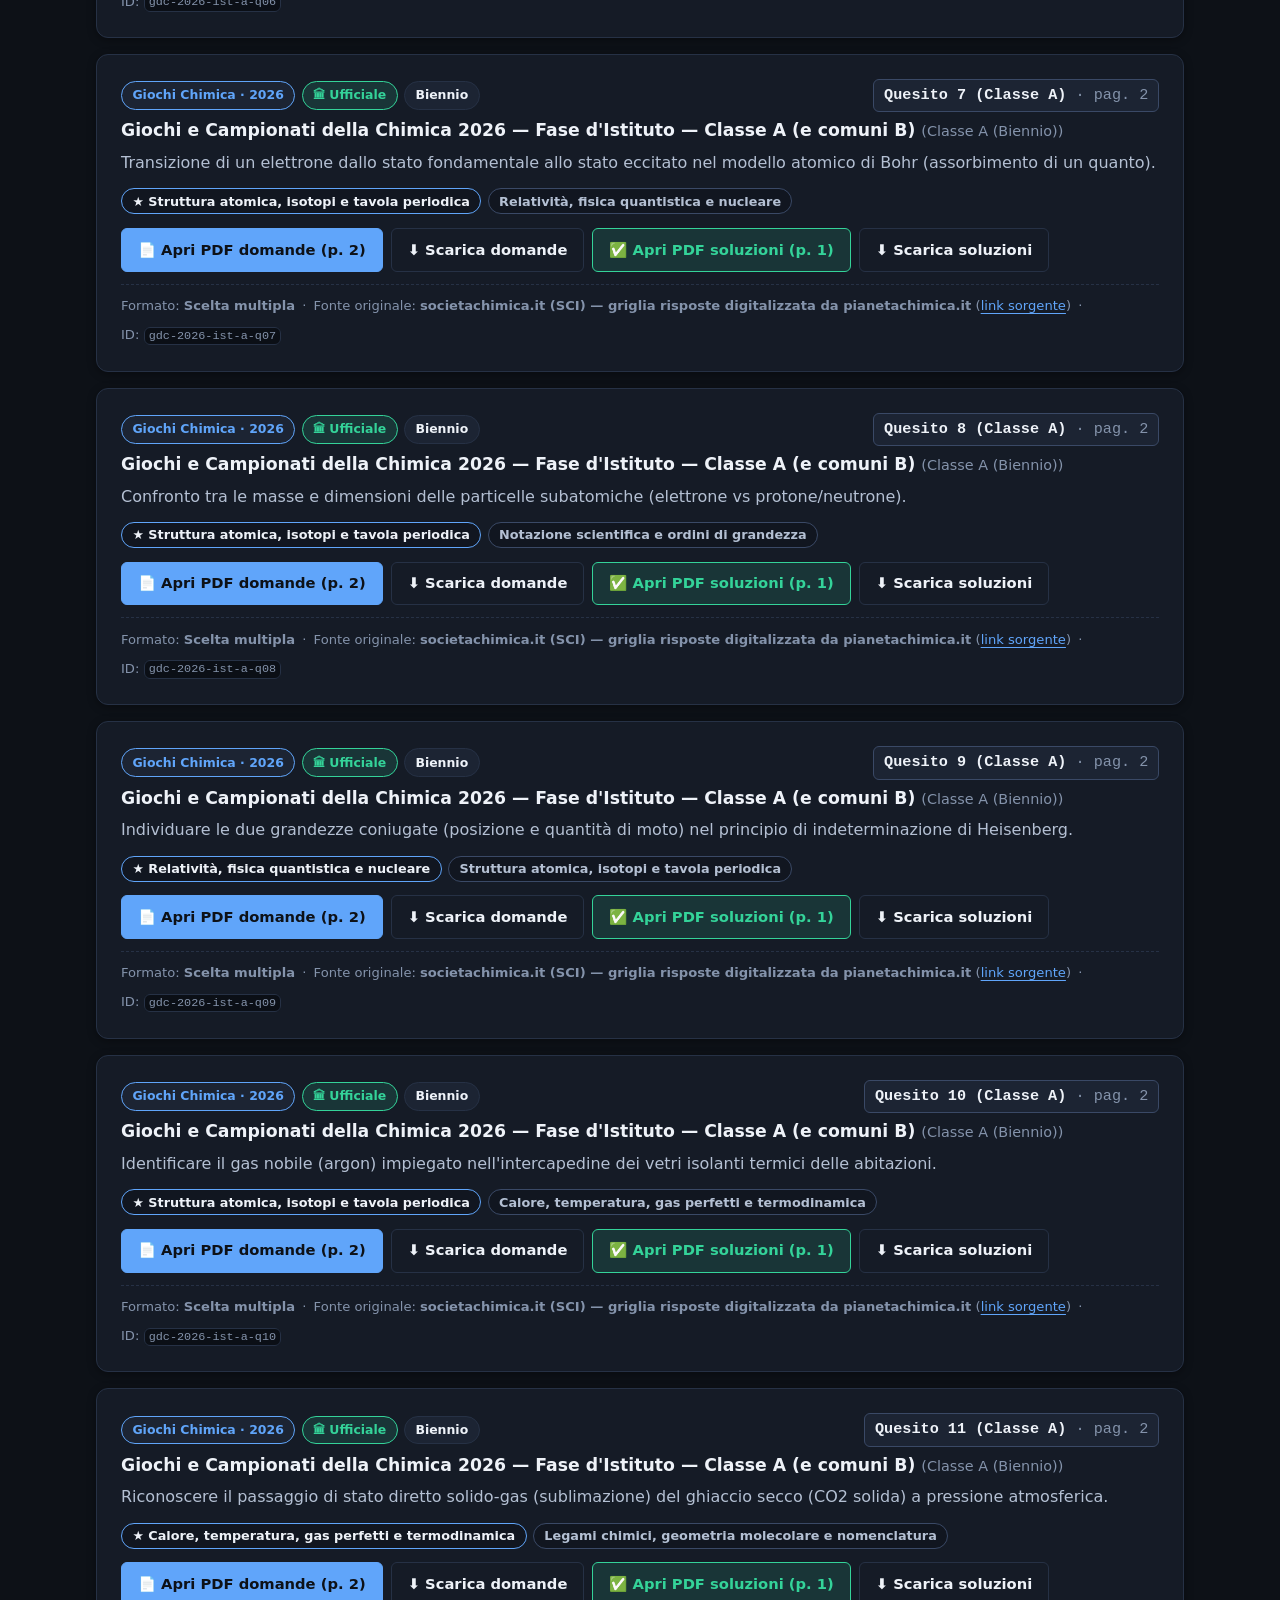
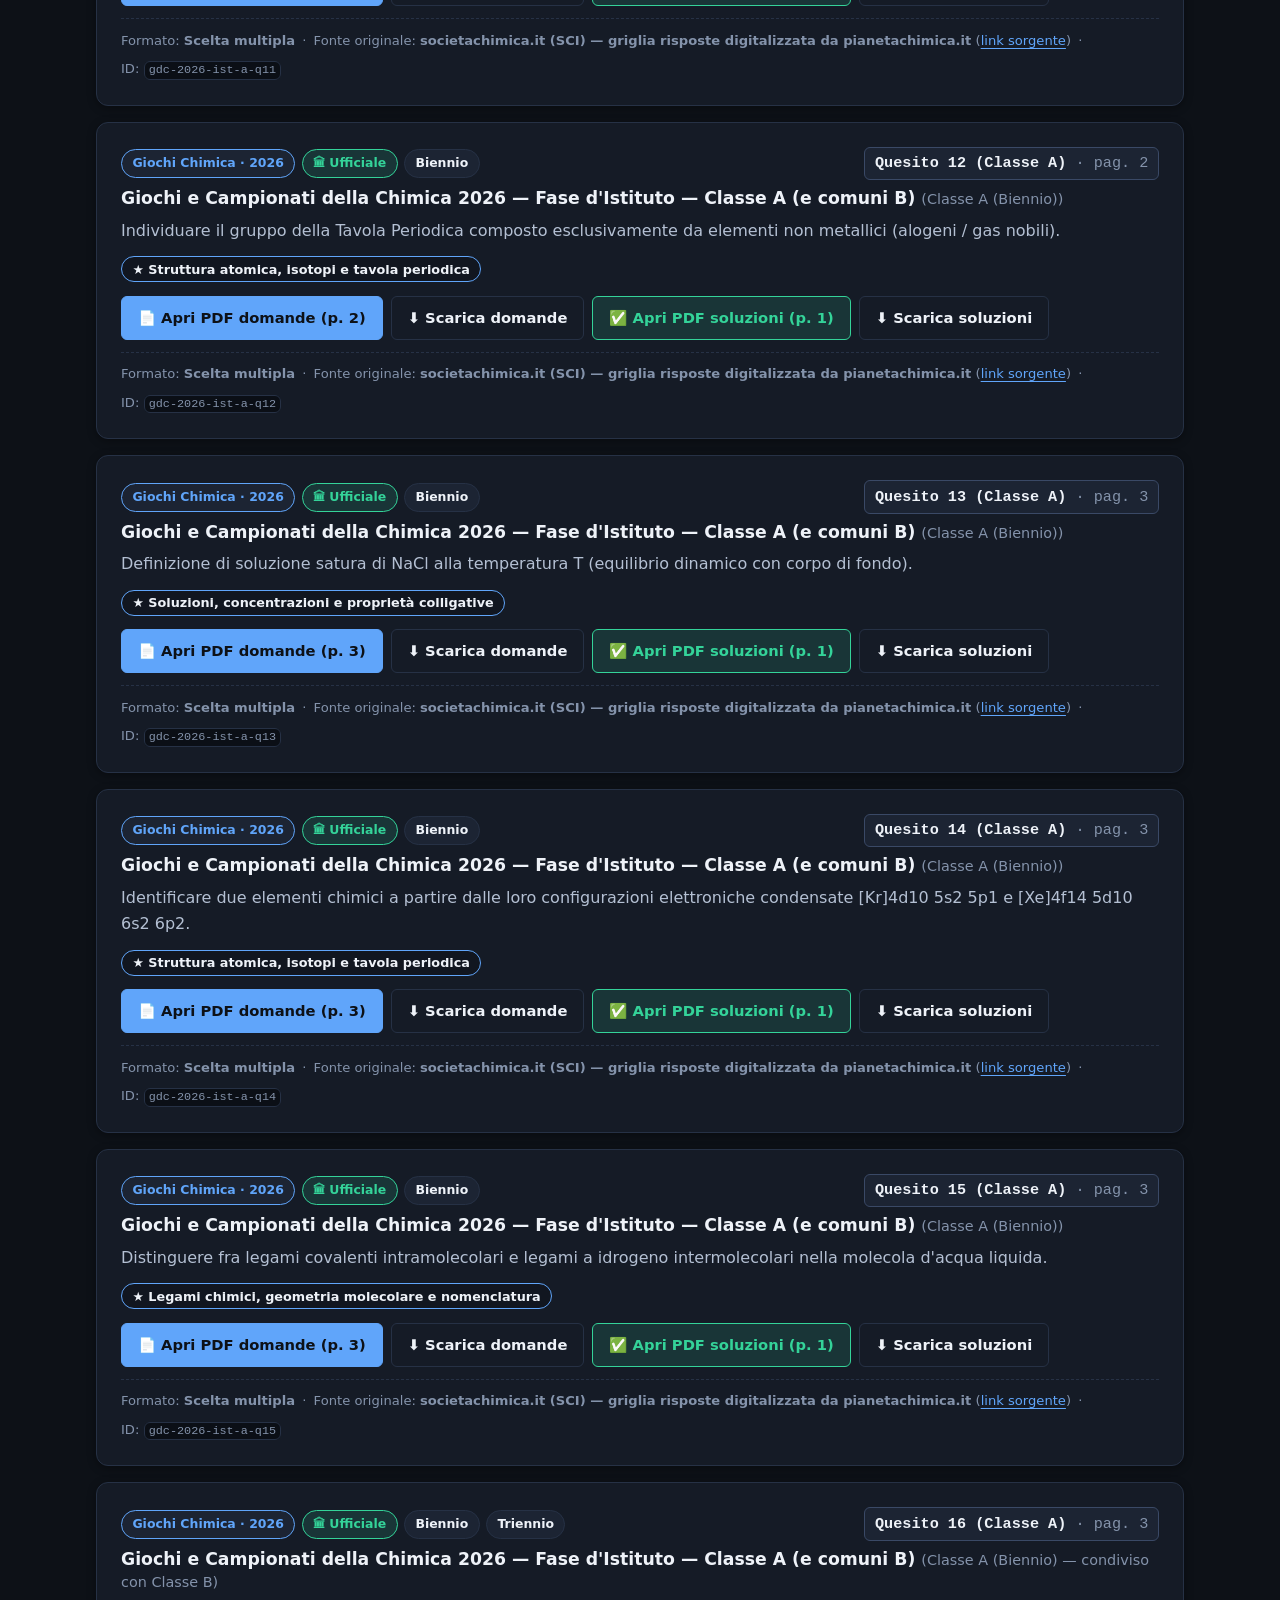
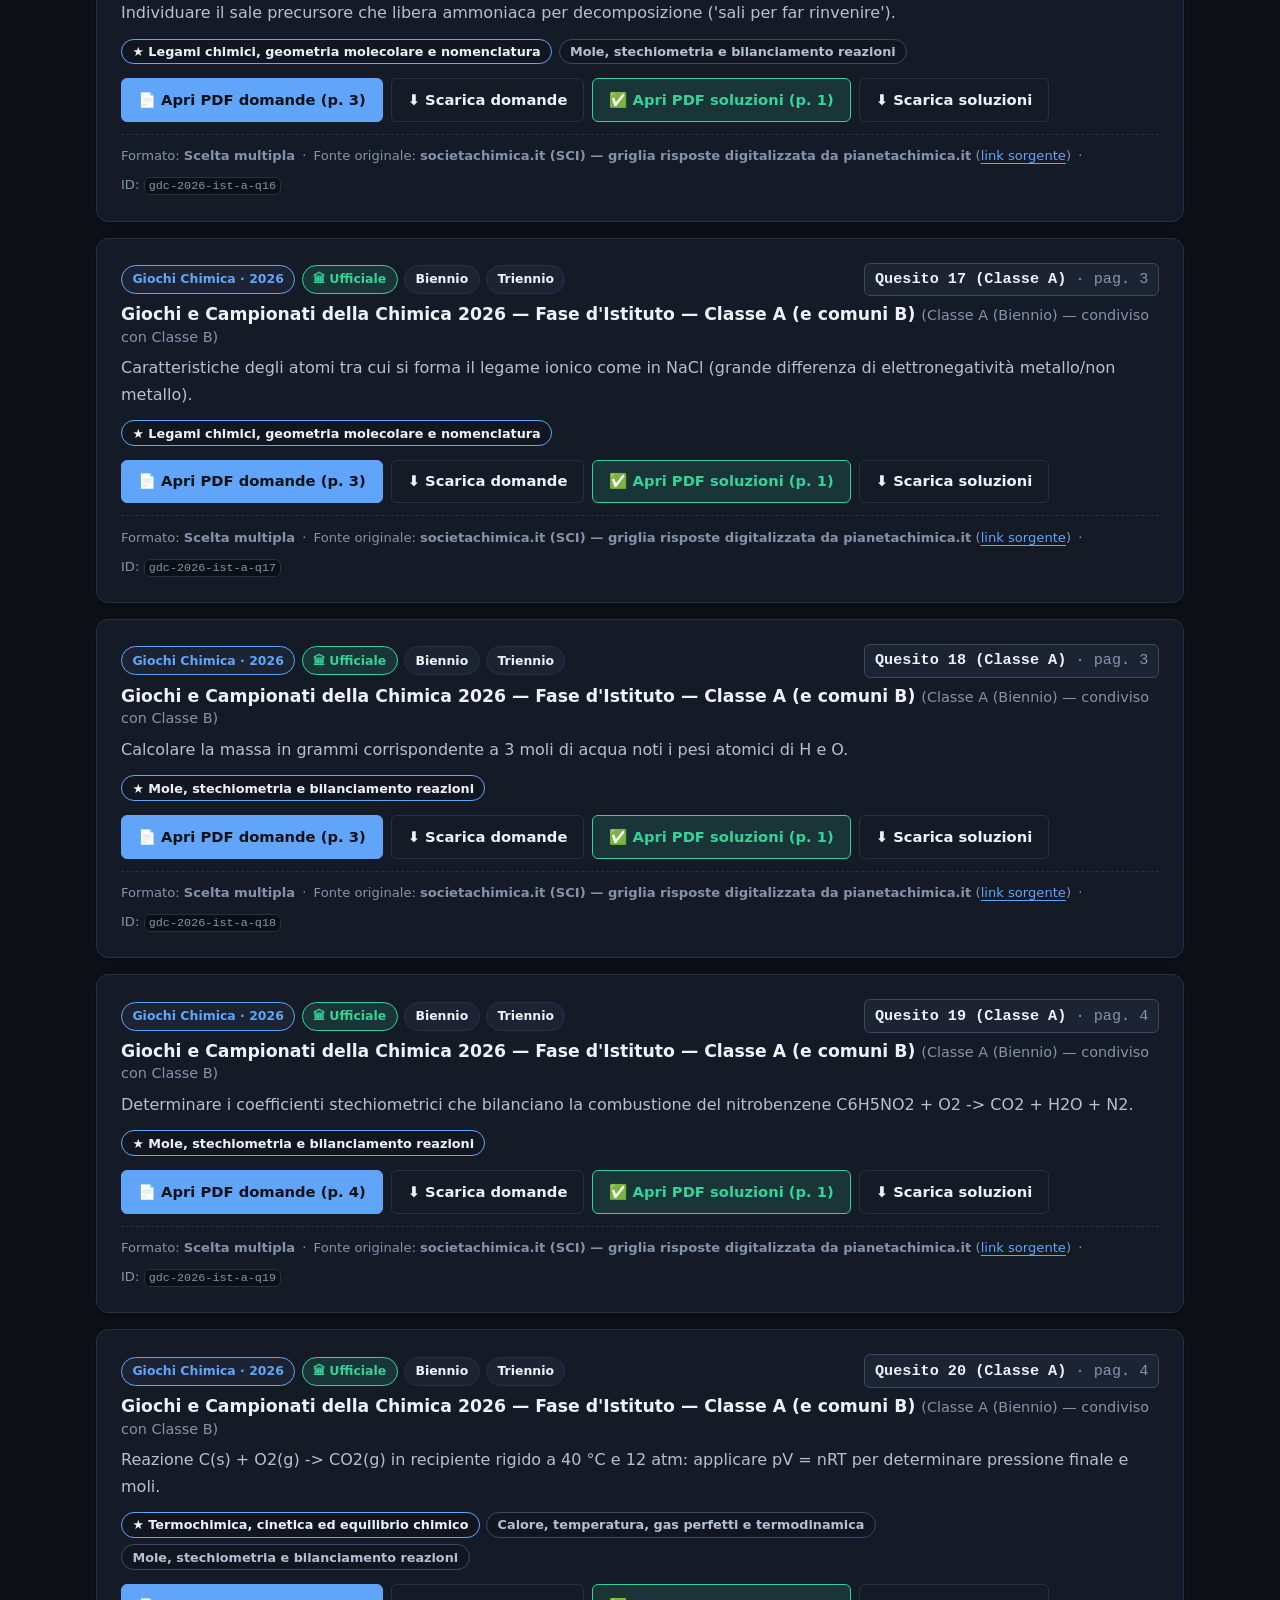
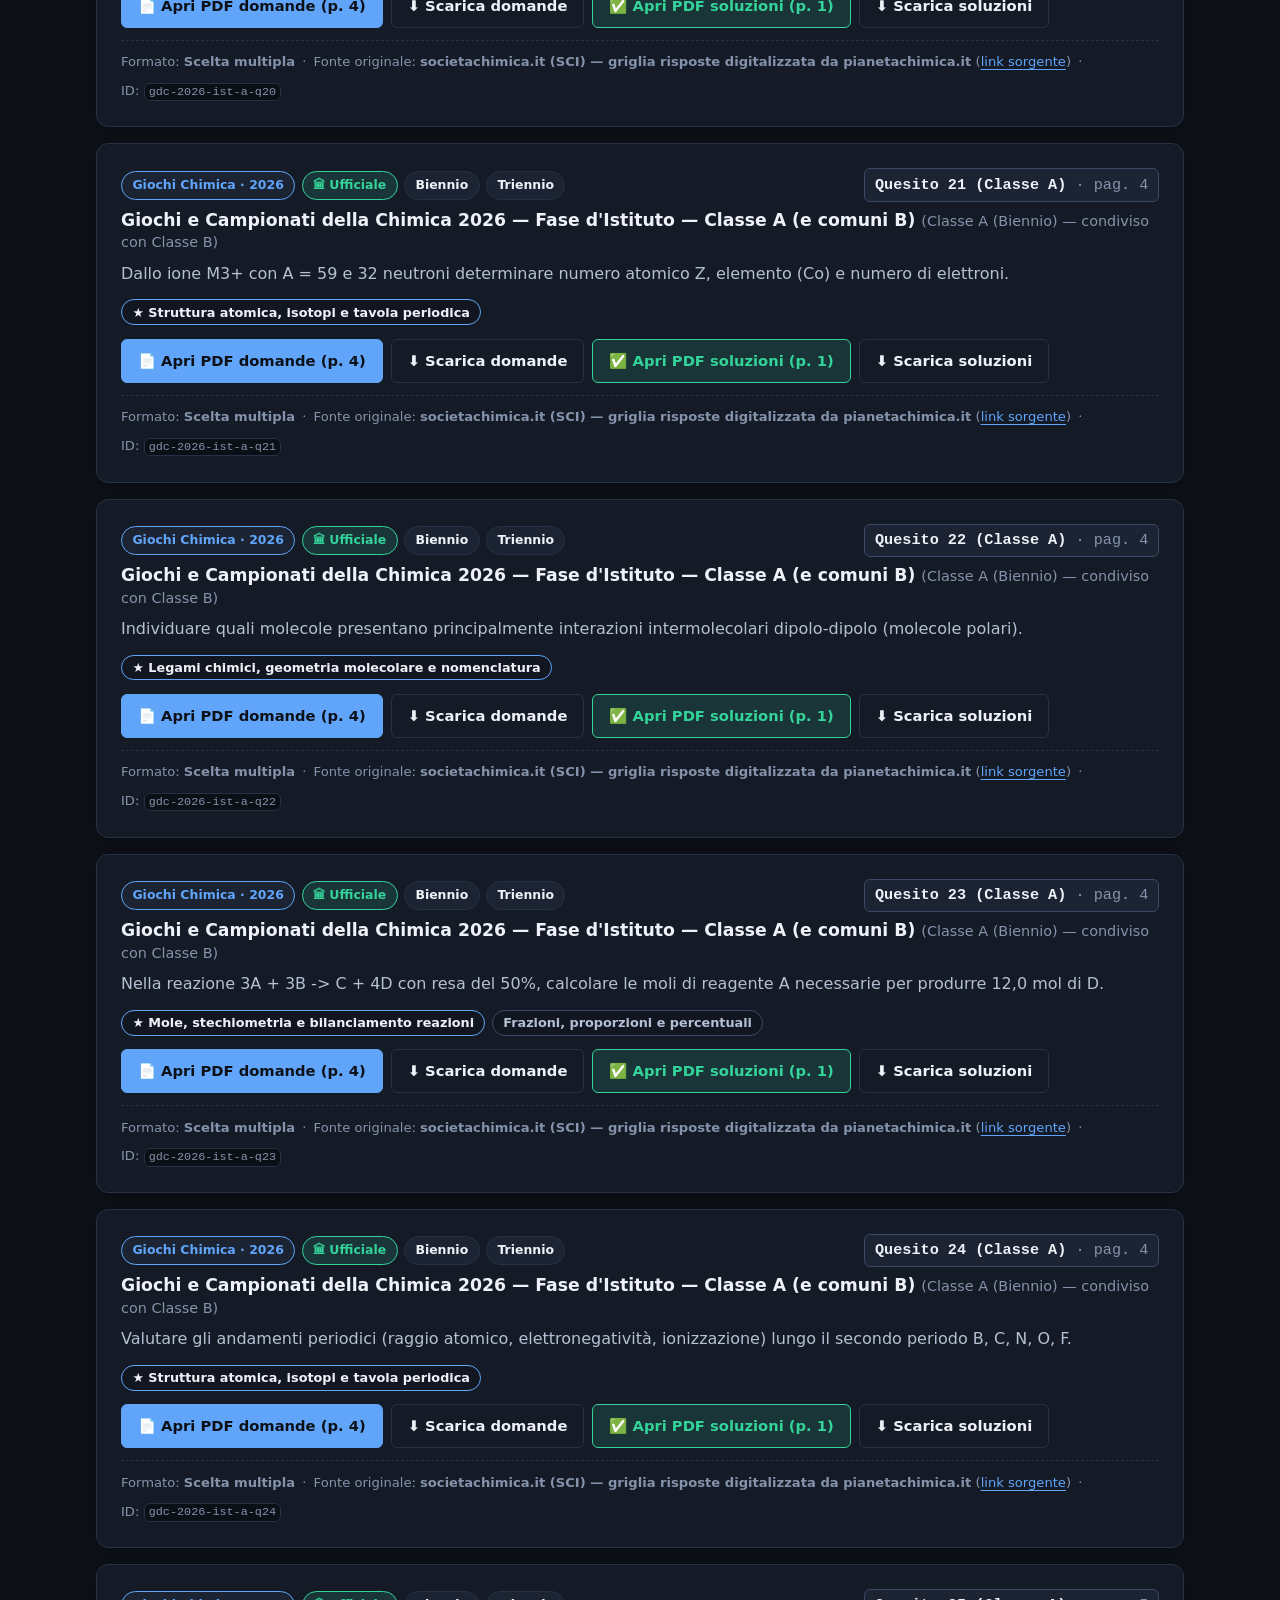
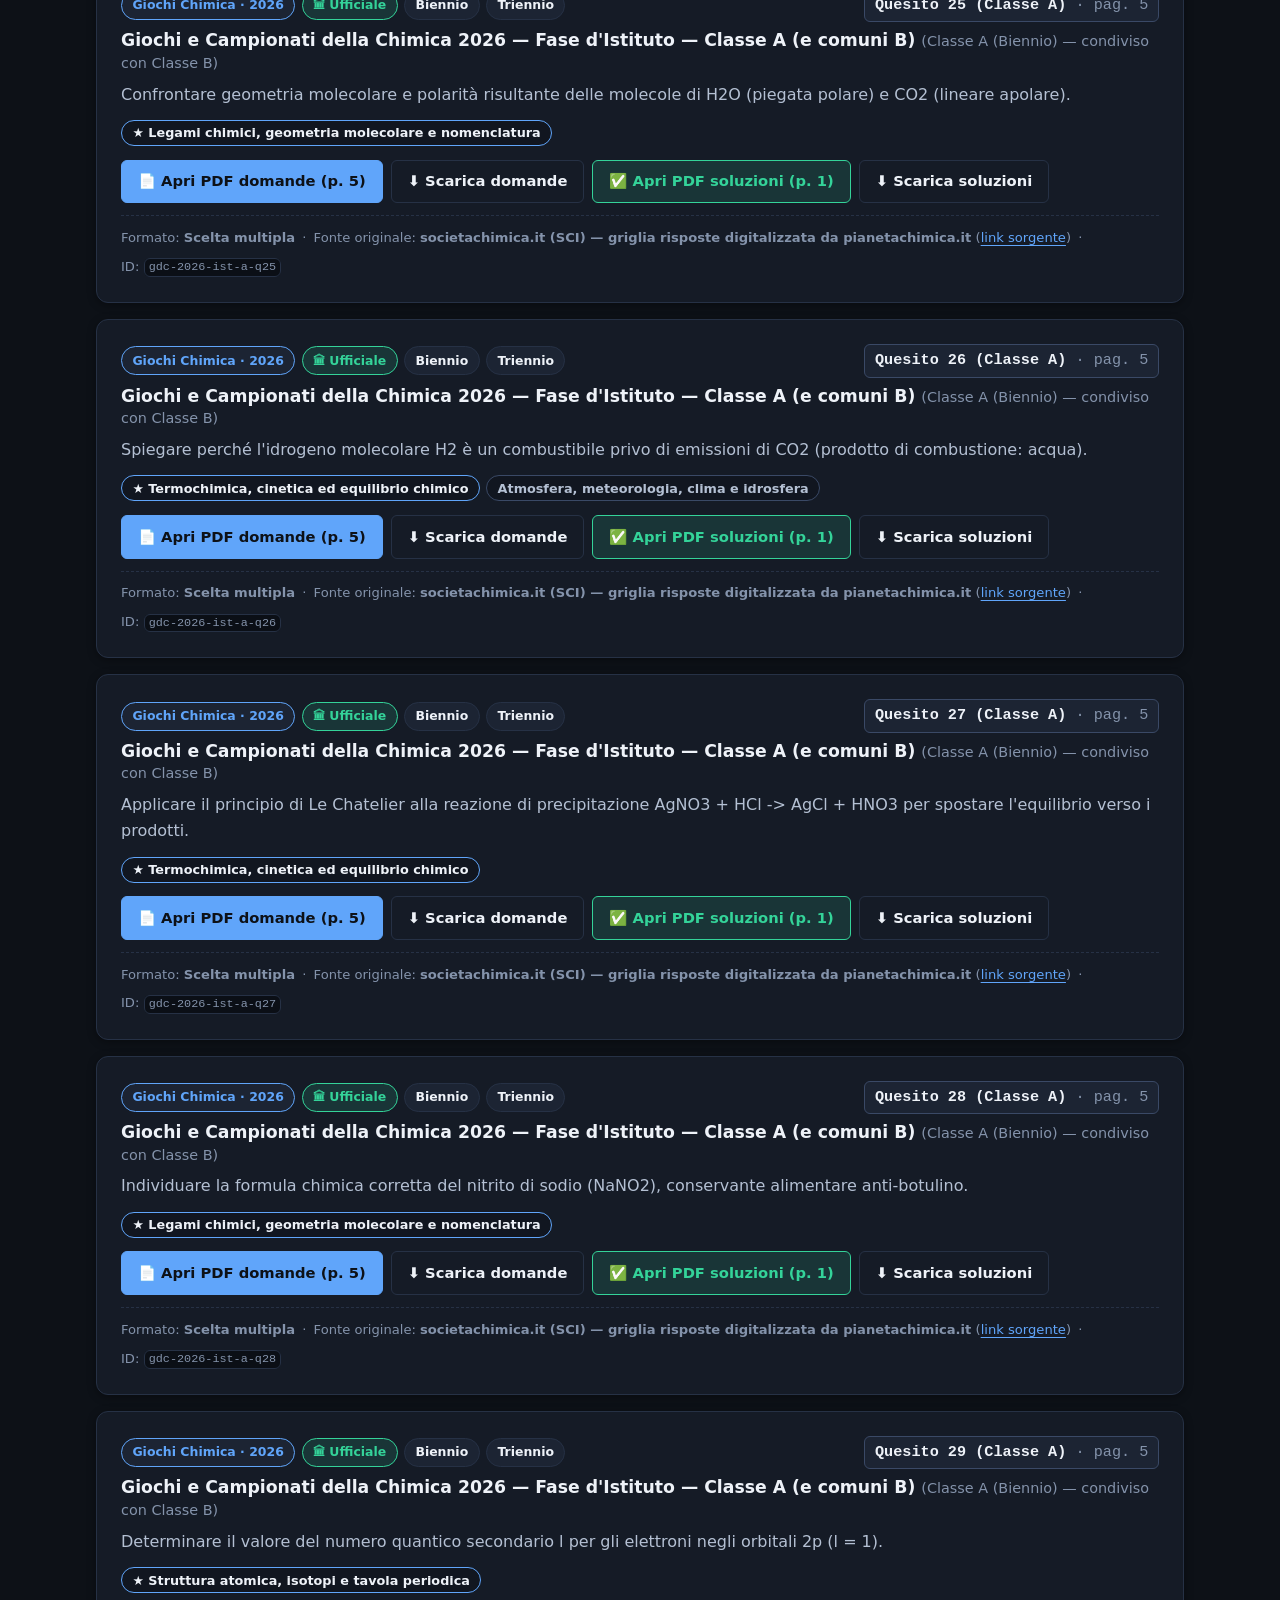
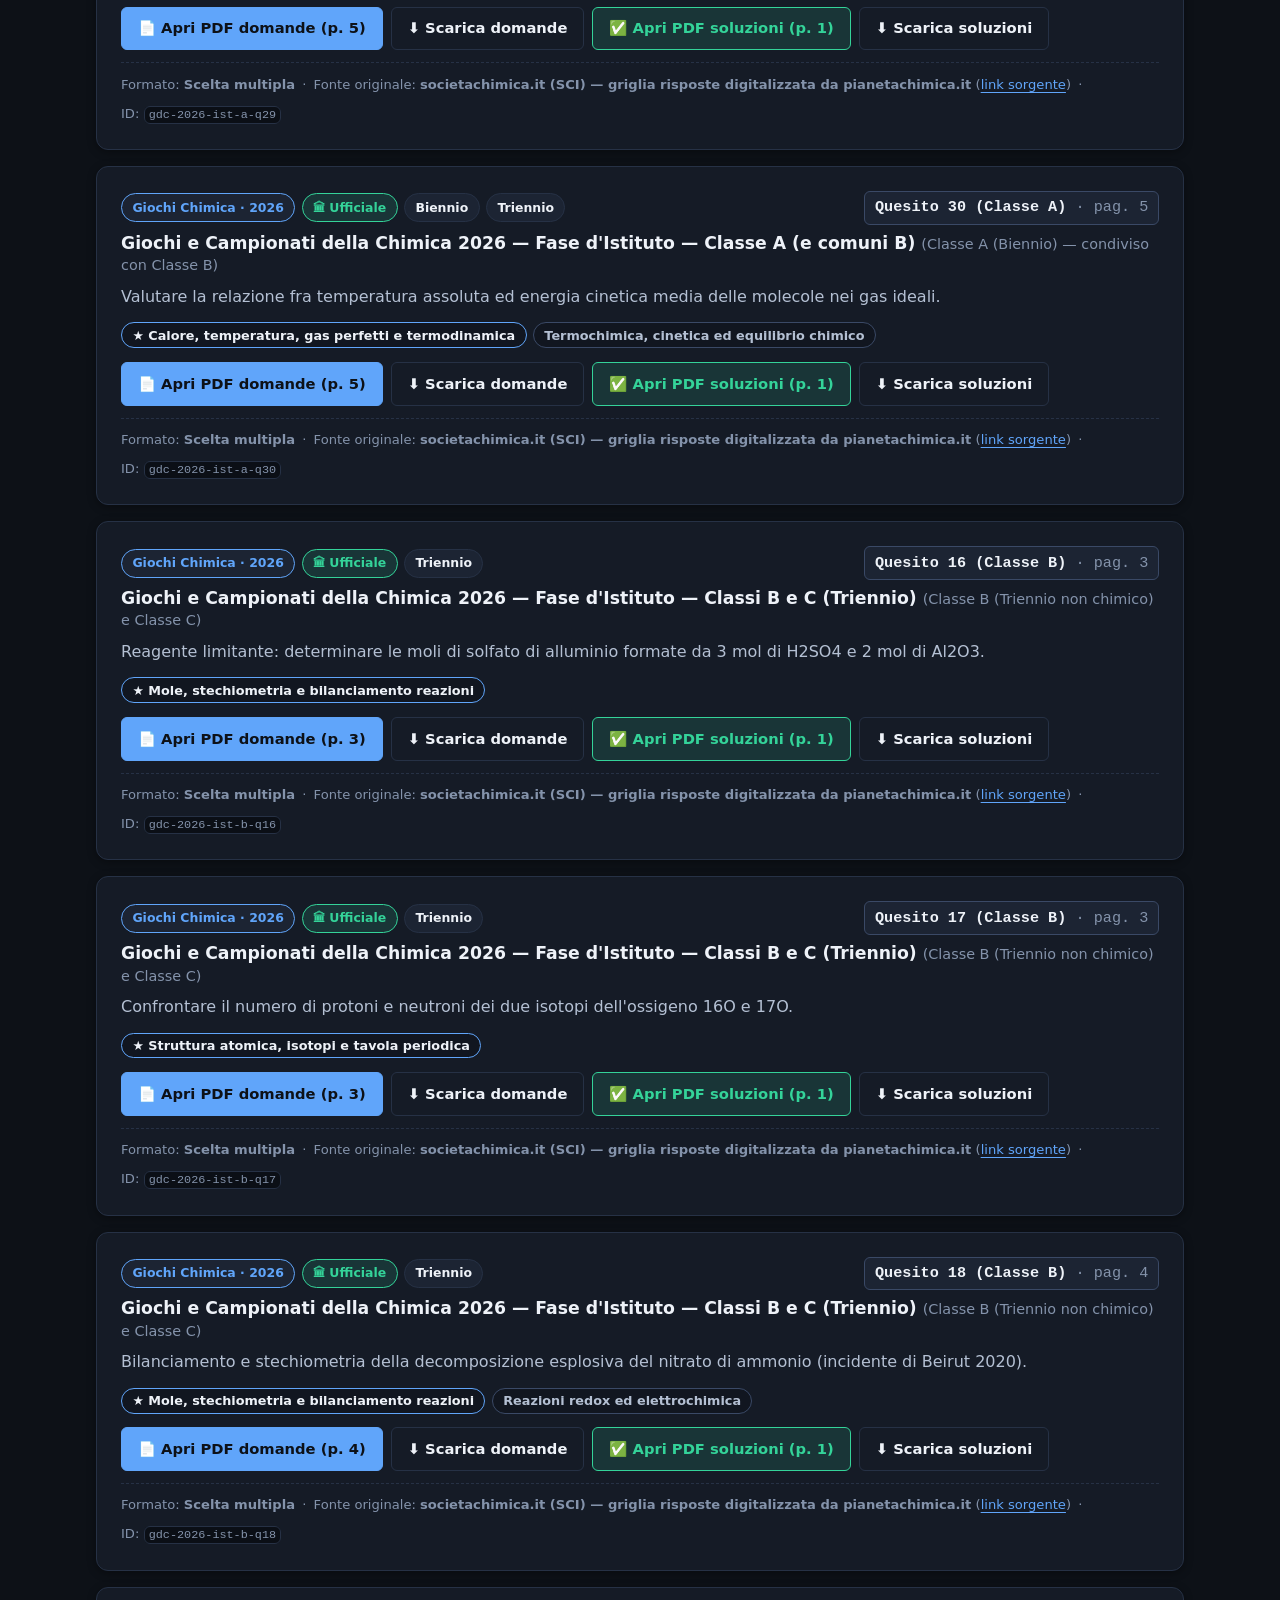
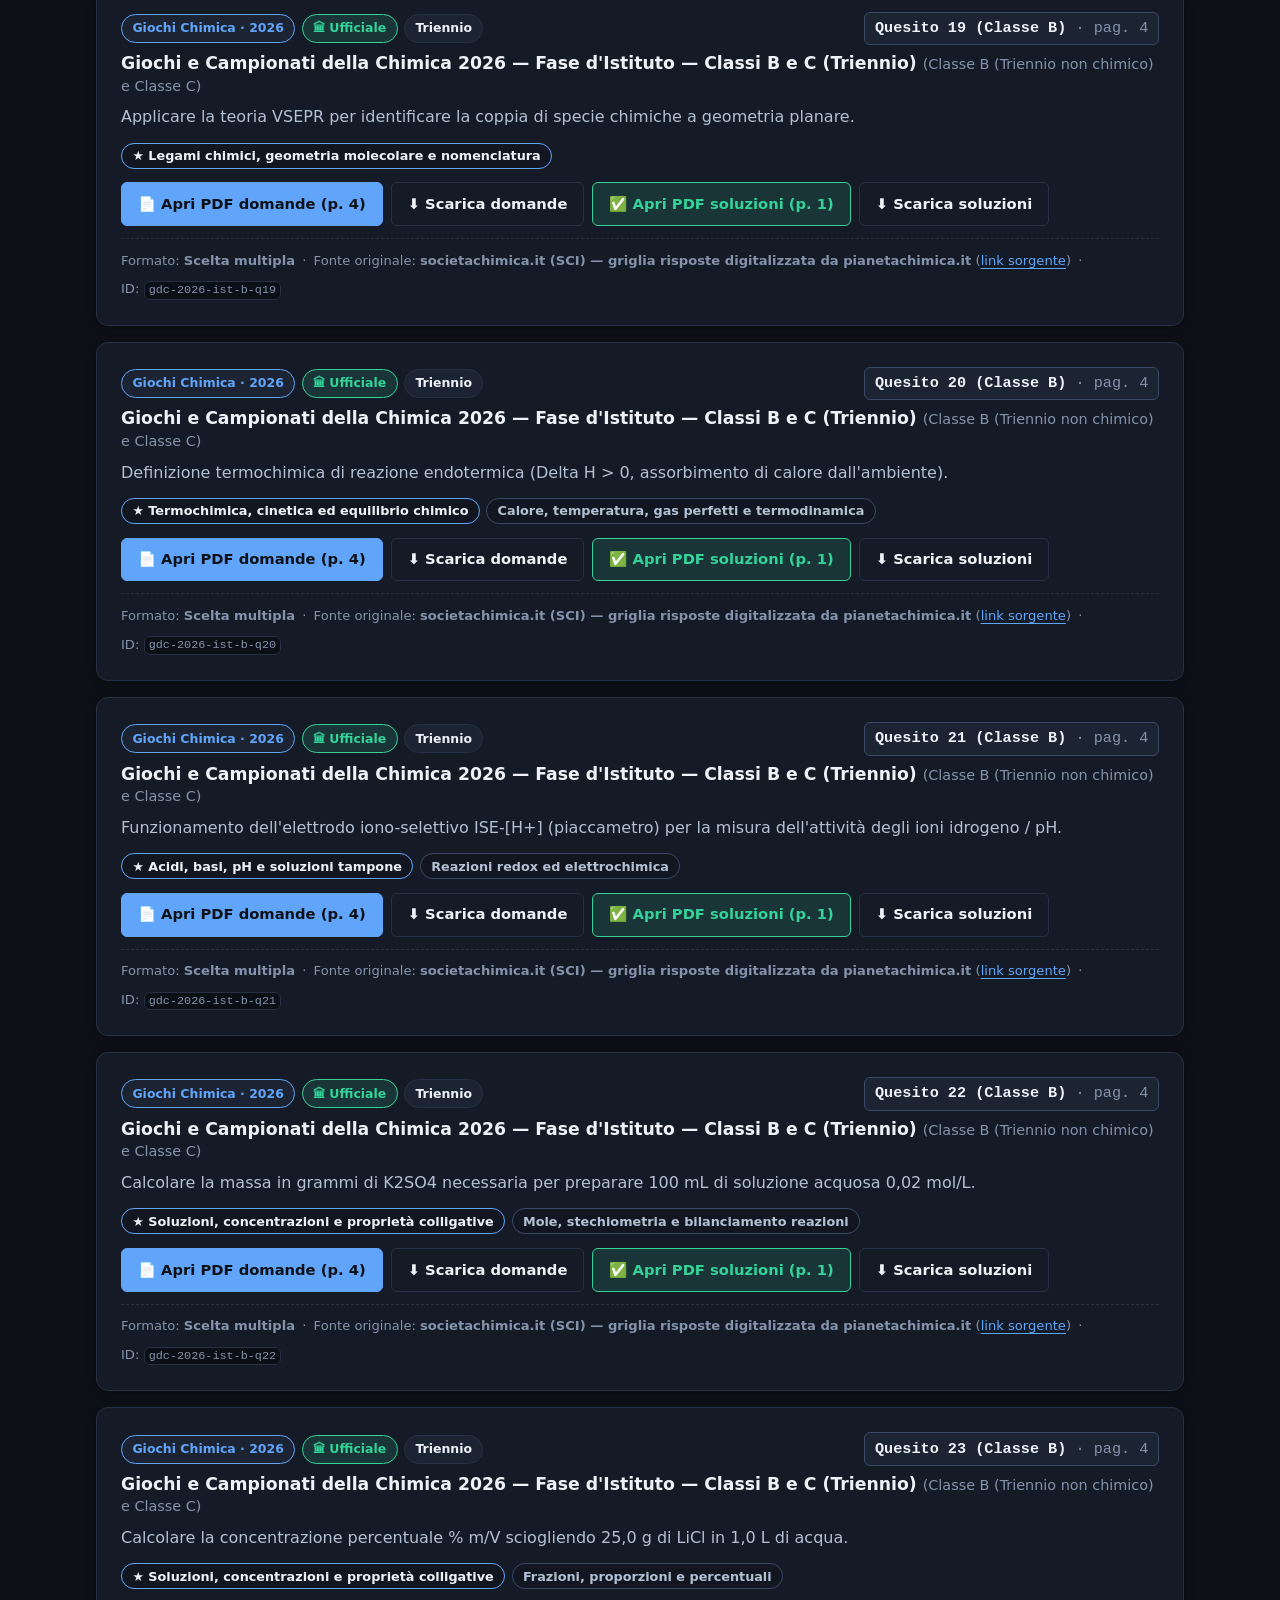
==== commit fe18f0eb: "Migliorie UI catalogo: ricerca diretta prove, filtro completo disciplina e argomenti chiusi di defau" ====
--- a/catalogo.html
+++ b/catalogo.html
@@ -41,6 +41,61 @@
       </div>
     </section>
 
+    <!-- CERCA DIRETTAMENTE UNA PROVA COMPLETA -->
+    <section class="card catalog-exam-finder no-print" aria-labelledby="cerca-prove-title">
+      <div class="exercise-header" style="margin-bottom:0.65rem;">
+        <div>
+          <h2 id="cerca-prove-title" style="margin:0; font-size:1.15rem;">📑 Cerca direttamente una prova (PDF completo e quesiti)</h2>
+          <p class="muted" style="margin:0.2rem 0 0; font-size:0.88rem;">
+            Cerca per nome e anno (es. <em>INVALSI del 2021</em>, <em>semestre filtro medicina 2025</em>, <em>TOLC-I aerospaziale</em>) per aprire subito la prova o visualizzare i suoi quesiti.
+          </p>
+        </div>
+        <button type="button" class="btn btn-ghost btn-xs" data-exam-reset style="display:none;">↺ Pulisci ricerca prove</button>
+      </div>
+
+      <div class="catalog-exam-controls">
+        <div class="catalog-field catalog-exam-search-field">
+          <label for="exam-search">Cerca una prova specifica</label>
+          <input
+            id="exam-search"
+            type="search"
+            class="catalog-input"
+            placeholder="Es. INVALSI 2021, semestre filtro medicina 2025, Archimede 2025, TOLC-I aerospaziale..."
+            data-exam-search
+          />
+        </div>
+
+        <div class="catalog-field">
+          <label for="exam-competition">Competizione / Test</label>
+          <select id="exam-competition" class="catalog-select" data-exam-competition>
+            <option value="">Tutte le prove e competizioni</option>
+          </select>
+        </div>
+
+        <div class="catalog-field">
+          <label for="exam-year">Anno</label>
+          <select id="exam-year" class="catalog-select" data-exam-year>
+            <option value="">Tutti gli anni</option>
+          </select>
+        </div>
+      </div>
+
+      <div class="catalog-exam-examples" aria-label="Ricerche rapide di esempio">
+        <span class="muted"><small>Esempi rapidi:</small></span>
+        <button type="button" class="topic-chip" data-exam-example="INVALSI 2021">INVALSI 2021</button>
+        <button type="button" class="topic-chip" data-exam-example="semestre filtro medicina 2025">Semestre Filtro Medicina 2025</button>
+        <button type="button" class="topic-chip" data-exam-example="Medicina 2024">Medicina 2024</button>
+        <button type="button" class="topic-chip" data-exam-example="TOLC-I aerospaziale">TOLC-I Aerospaziale</button>
+        <button type="button" class="topic-chip" data-exam-example="Archimede 2025">Archimede 2025</button>
+        <button type="button" class="topic-chip" data-exam-example="Campionati di Fisica 2026">Fisica 2026</button>
+        <button type="button" class="topic-chip" data-exam-example="IMAT 2024">IMAT 2024</button>
+      </div>
+
+      <div class="catalog-exam-results" data-exam-results>
+        <p class="muted" style="margin:0.5rem 0 0;"><small>Caricamento elenco prove...</small></p>
+      </div>
+    </section>
+
     <!-- RIEPILOGO RAPIDO COMPETIZIONI E ANNI PRESENTI A CATALOGO -->
     <section class="card catalog-coverage-banner no-print" aria-labelledby="copertura-rapida-title">
       <div class="exercise-header" style="margin-bottom:0.75rem;">
@@ -55,14 +110,21 @@
     <!-- PANNELLO FILTRI -->
     <section class="card no-print" aria-labelledby="filtri-title">
       <div class="exercise-header" style="margin-bottom:1rem;">
-        <h2 id="filtri-title" style="margin:0; font-size:1.2rem;">🔍 Filtri di ricerca ed estrazione</h2>
+        <h2 id="filtri-title" style="margin:0; font-size:1.2rem;">🔍 Filtri di ricerca ed estrazione quesiti</h2>
         <button type="button" class="btn btn-ghost" data-filter-reset>↺ Reimposta tutti i filtri</button>
       </div>
 
       <div class="catalog-filter-grid">
         <div class="catalog-field">
-          <label for="filter-search">Ricerca testuale (parole chiave, codice quesito, sintesi)</label>
-          <input id="filter-search" type="search" class="catalog-input" placeholder="Es. equivalenze, bolletta, Q7, triangolo..." data-filter-search />
+          <label for="filter-search">Ricerca testuale (parole chiave, prova, anno, sintesi)</label>
+          <input id="filter-search" type="search" class="catalog-input" placeholder="Es. equivalenze, INVALSI 2021, Q7, triangolo..." data-filter-search />
+        </div>
+
+        <div class="catalog-field">
+          <label for="filter-discipline">Disciplina / Macro-area</label>
+          <select id="filter-discipline" class="catalog-select" data-filter-discipline>
+            <option value="">Tutte le discipline</option>
+          </select>
         </div>
 
         <div class="catalog-field">
@@ -131,18 +193,18 @@
       <!-- SELETTORE ARGOMENTI CON RICERCA & CHIP -->
       <div class="catalog-topics-panel">
         <div class="catalog-topics-head">
-          <label for="filter-topic-search"><strong>Argomenti</strong> (cerca per nome o sinonimo, es. <em>equivalenze</em>, <em>percentuali</em>, <em>fluidi</em>, <em>binario</em>):</label>
+          <label for="filter-topic-search"><strong>Argomenti</strong> (cerca per disciplina, nome o sinonimo, es. <em>Fisica</em>, <em>Matematica</em>, <em>equivalenze</em>, <em>fluidi</em>):</label>
           <div class="catalog-topics-controls">
             <select id="filter-topic-mode" class="catalog-select" style="width:auto;" data-topic-match-mode aria-label="Modalità combinazione argomenti">
               <option value="or">Abbina: almeno un argomento (OR)</option>
               <option value="and">Abbina: tutti gli argomenti (AND)</option>
             </select>
-            <input id="filter-topic-search" type="search" class="catalog-input" style="max-width:280px;" placeholder="Filtra lista argomenti..." data-topic-search />
+            <input id="filter-topic-search" type="search" class="catalog-input" style="max-width:280px;" placeholder="Filtra per disciplina o argomento..." data-topic-search />
           </div>
         </div>
         <div class="catalog-selected-topics" data-selected-topics></div>
-        <details class="catalog-topic-accordion" open>
-          <summary>Mostra / nascondi elenco argomenti per disciplina</summary>
+        <details class="catalog-topic-accordion">
+          <summary data-topic-accordion-summary>Mostra / nascondi elenco argomenti per disciplina</summary>
           <div class="catalog-topic-groups" data-topic-groups></div>
         </details>
       </div>
@@ -191,6 +253,7 @@
         <h2 id="risultati-title" style="margin:0;">Risultati trovati</h2>
         <span class="badge" data-results-counter>0 quesiti</span>
       </div>
+      <div data-active-exam-banner></div>
       <div data-catalog-results>
         <p class="muted">Caricamento quesiti...</p>
       </div>
--- a/assets/css/components.css
+++ b/assets/css/components.css
@@ -678,14 +678,42 @@
 
 .catalog-topic-accordion summary {
   cursor: pointer;
+  display: inline-flex;
+  align-items: center;
+  gap: 0.45rem;
+  padding: 0.45rem 0.85rem;
+  border-radius: var(--radius-sm);
+  border: 1px solid var(--border-strong);
+  background: var(--bg-surface-subtle);
   font-weight: 600;
+  font-size: 0.9rem;
   color: var(--accent-primary);
+  transition: border-color var(--transition-fast), background-color var(--transition-fast);
+  user-select: none;
+}
+
+.catalog-topic-accordion summary:hover {
+  border-color: var(--accent-primary);
+  background: var(--bg-surface-elevated);
+}
+
+.catalog-topic-accordion[open] summary {
   margin-bottom: var(--space-3);
+  border-color: var(--accent-primary);
 }
 
 .catalog-topic-groups {
   display: grid;
   gap: var(--space-3);
+}
+
+.catalog-topic-group-head {
+  display: flex;
+  flex-wrap: wrap;
+  align-items: center;
+  justify-content: space-between;
+  gap: 0.5rem;
+  margin-bottom: 0.45rem;
 }
 
 .catalog-topic-group h4 {
@@ -693,7 +721,30 @@
   text-transform: uppercase;
   letter-spacing: 0.04em;
   color: var(--text-muted);
-  margin-bottom: 0.45rem;
+  margin: 0;
+}
+
+.catalog-topic-area-toggle {
+  background: none;
+  border: 1px solid var(--border-subtle);
+  border-radius: var(--radius-pill);
+  padding: 0.14rem 0.55rem;
+  font-family: inherit;
+  font-size: 0.74rem;
+  font-weight: 600;
+  color: var(--accent-primary);
+  cursor: pointer;
+  transition: border-color var(--transition-fast), background-color var(--transition-fast);
+}
+
+.catalog-topic-area-toggle:hover {
+  border-color: var(--accent-primary);
+  background: var(--bg-surface-elevated);
+}
+
+.catalog-topic-area-toggle.is-all-selected {
+  background: var(--bg-surface-elevated);
+  border-color: var(--accent-primary);
 }
 
 .catalog-topic-chip-list {
@@ -928,3 +979,144 @@
   padding-top: 0.65rem;
   padding-bottom: 0.65rem;
 }
+
+/* Cerca direttamente una prova (catalogo.html) */
+.catalog-exam-finder {
+  margin-bottom: var(--space-4);
+  border-left: 4px solid var(--accent-primary);
+}
+
+.catalog-exam-controls {
+  display: grid;
+  grid-template-columns: minmax(260px, 2fr) minmax(200px, 1.15fr) minmax(130px, 0.65fr);
+  gap: var(--space-3);
+  align-items: end;
+}
+
+@media (max-width: 780px) {
+  .catalog-exam-controls {
+    grid-template-columns: 1fr;
+  }
+}
+
+.catalog-exam-examples {
+  display: flex;
+  flex-wrap: wrap;
+  align-items: center;
+  gap: 0.4rem;
+  margin-top: var(--space-3);
+}
+
+.catalog-exam-results {
+  margin-top: var(--space-3);
+  padding-top: var(--space-3);
+  border-top: 1px solid var(--border-subtle);
+}
+
+.catalog-exam-results-head {
+  display: flex;
+  flex-wrap: wrap;
+  align-items: center;
+  justify-content: space-between;
+  gap: 0.5rem;
+  margin-bottom: var(--space-3);
+  font-size: 0.9rem;
+}
+
+.catalog-exam-grid {
+  display: grid;
+  grid-template-columns: repeat(auto-fill, minmax(310px, 1fr));
+  gap: var(--space-3);
+}
+
+.catalog-exam-card {
+  display: flex;
+  flex-direction: column;
+  gap: 0.55rem;
+  padding: var(--space-4);
+  border-radius: var(--radius-md);
+  border: 1px solid var(--border-subtle);
+  background: var(--bg-surface-subtle);
+  transition: border-color var(--transition-fast), box-shadow var(--transition-fast);
+}
+
+.catalog-exam-card:hover {
+  border-color: var(--accent-primary);
+}
+
+.catalog-exam-card.is-active-exam {
+  border-color: var(--accent-primary);
+  box-shadow: var(--shadow-glow);
+  background: var(--bg-surface-elevated);
+}
+
+.catalog-exam-card-title {
+  margin: 0;
+  font-size: 0.98rem;
+  line-height: 1.35;
+}
+
+.catalog-exam-card-sub {
+  margin: 0;
+  font-size: 0.83rem;
+  color: var(--text-muted);
+  line-height: 1.4;
+}
+
+.catalog-exam-card-actions {
+  display: flex;
+  flex-wrap: wrap;
+  gap: 0.4rem;
+  margin-top: auto;
+  padding-top: 0.35rem;
+}
+
+.catalog-exam-all-accordion summary {
+  cursor: pointer;
+  display: inline-flex;
+  align-items: center;
+  gap: 0.45rem;
+  padding: 0.42rem 0.8rem;
+  border-radius: var(--radius-sm);
+  border: 1px solid var(--border-strong);
+  background: var(--bg-surface-subtle);
+  font-weight: 600;
+  font-size: 0.88rem;
+  color: var(--accent-primary);
+  user-select: none;
+}
+
+.catalog-exam-all-accordion summary:hover {
+  border-color: var(--accent-primary);
+  background: var(--bg-surface-elevated);
+}
+
+.catalog-exam-all-accordion[open] summary {
+  margin-bottom: var(--space-3);
+  border-color: var(--accent-primary);
+}
+
+.catalog-active-exam-banner {
+  display: flex;
+  flex-wrap: wrap;
+  align-items: center;
+  justify-content: space-between;
+  gap: var(--space-3);
+  margin-top: var(--space-3);
+  padding: var(--space-3) var(--space-4);
+  border-radius: var(--radius-md);
+  border: 1px solid var(--accent-primary);
+  background: var(--status-info-bg);
+}
+
+.catalog-active-exam-info {
+  display: flex;
+  flex-direction: column;
+  gap: 0.15rem;
+}
+
+.catalog-active-exam-actions {
+  display: flex;
+  flex-wrap: wrap;
+  gap: 0.45rem;
+}
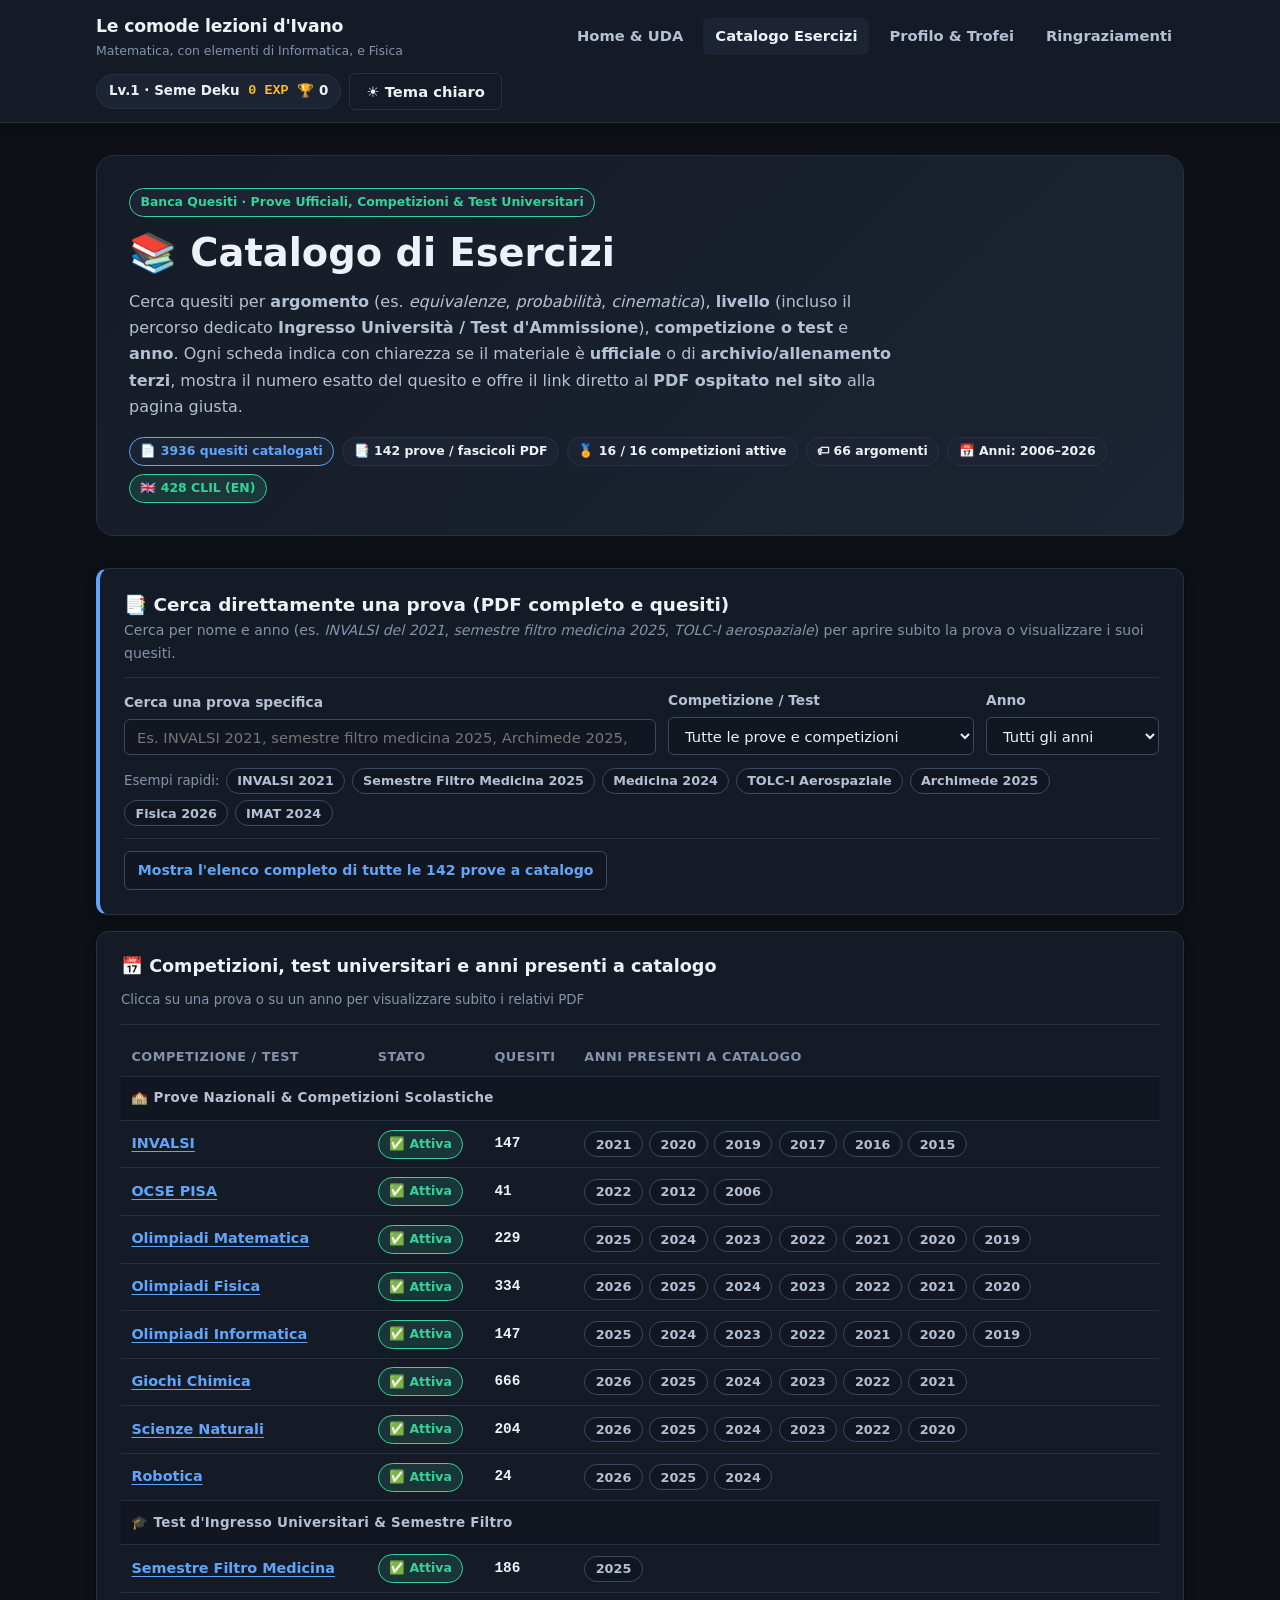
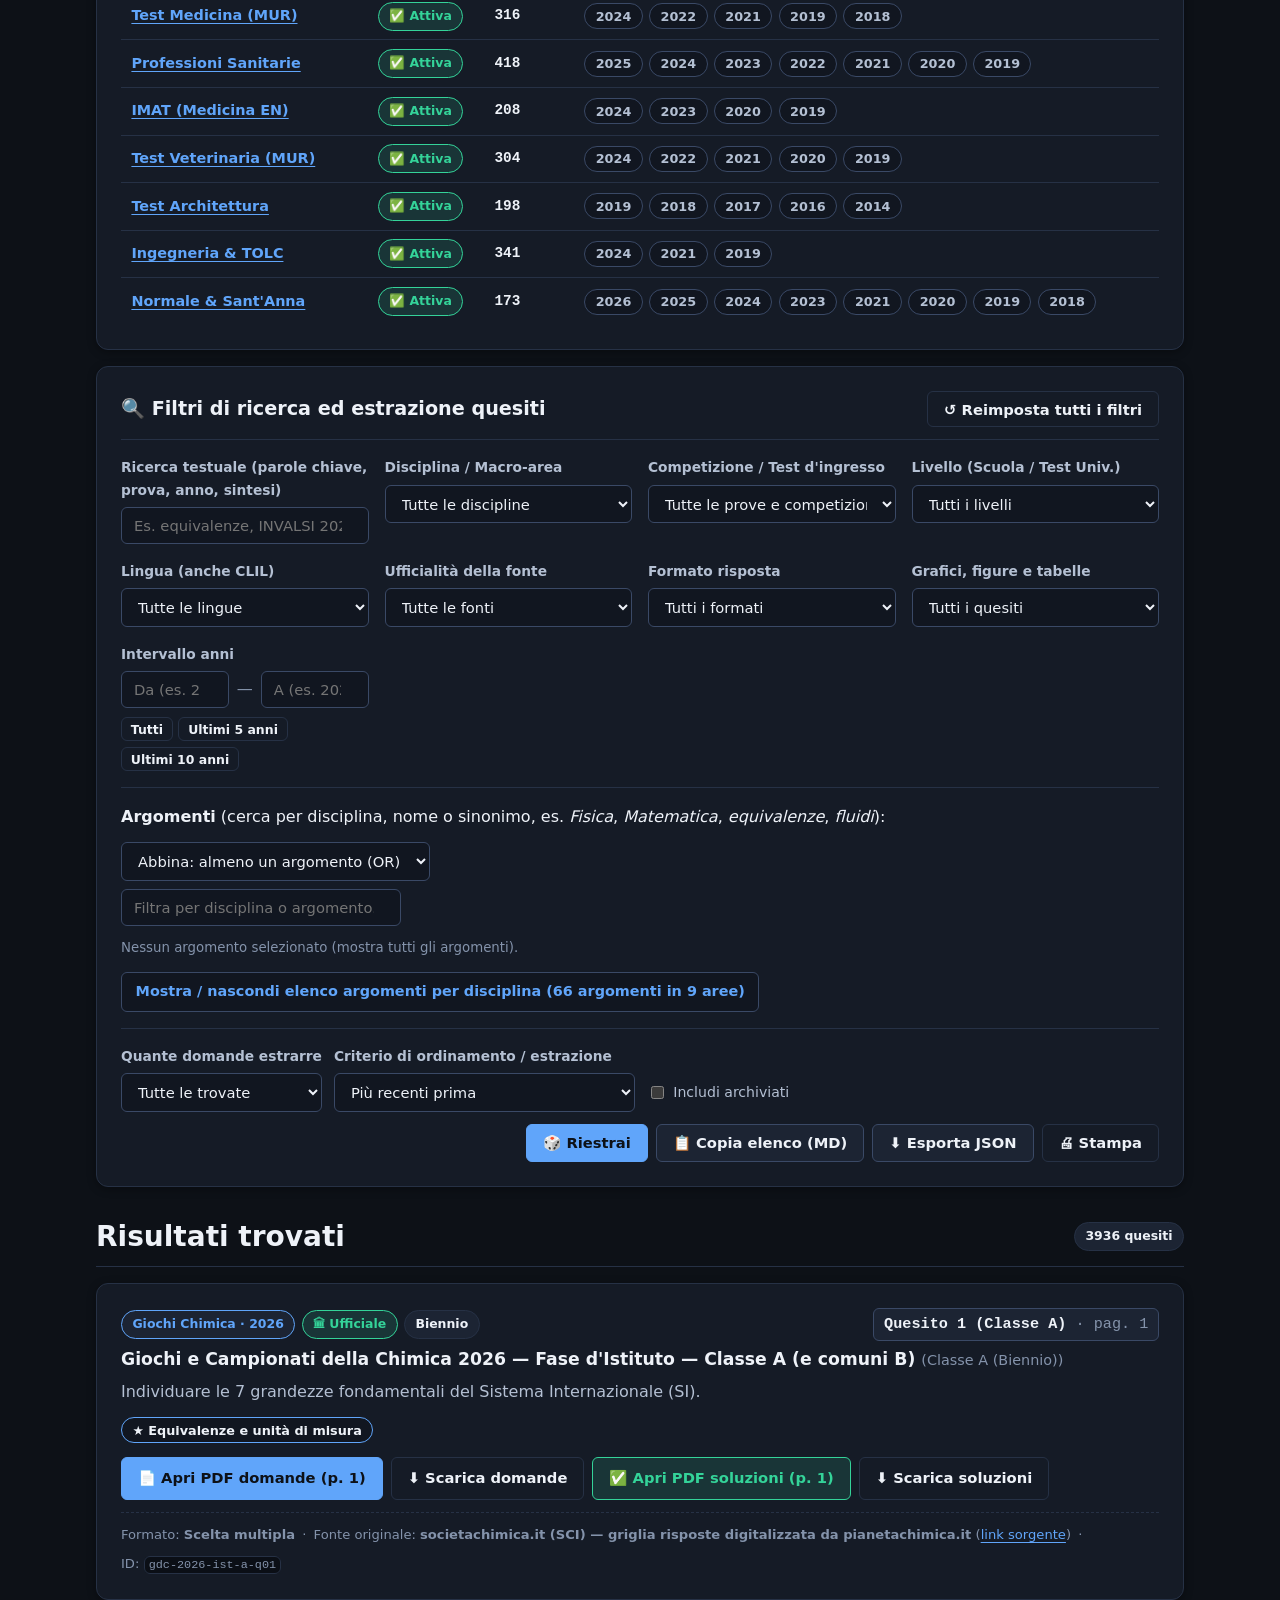
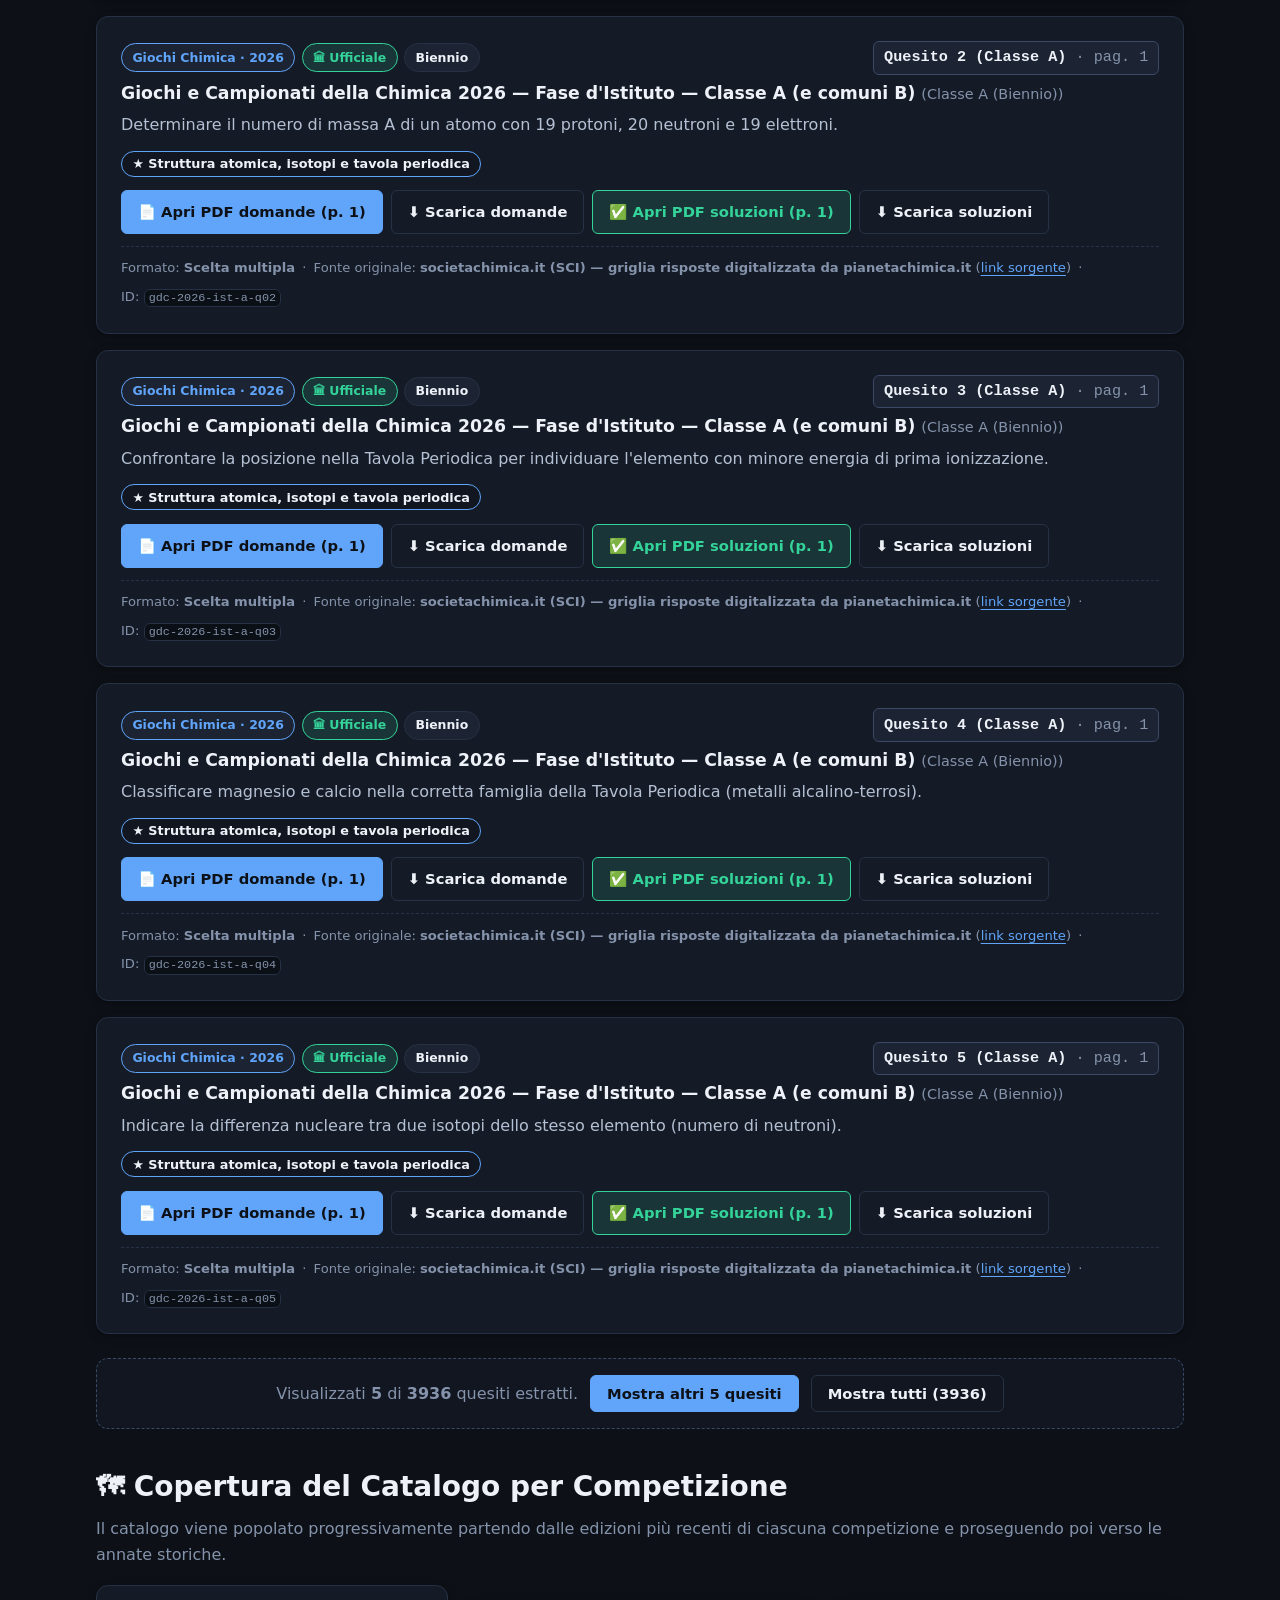
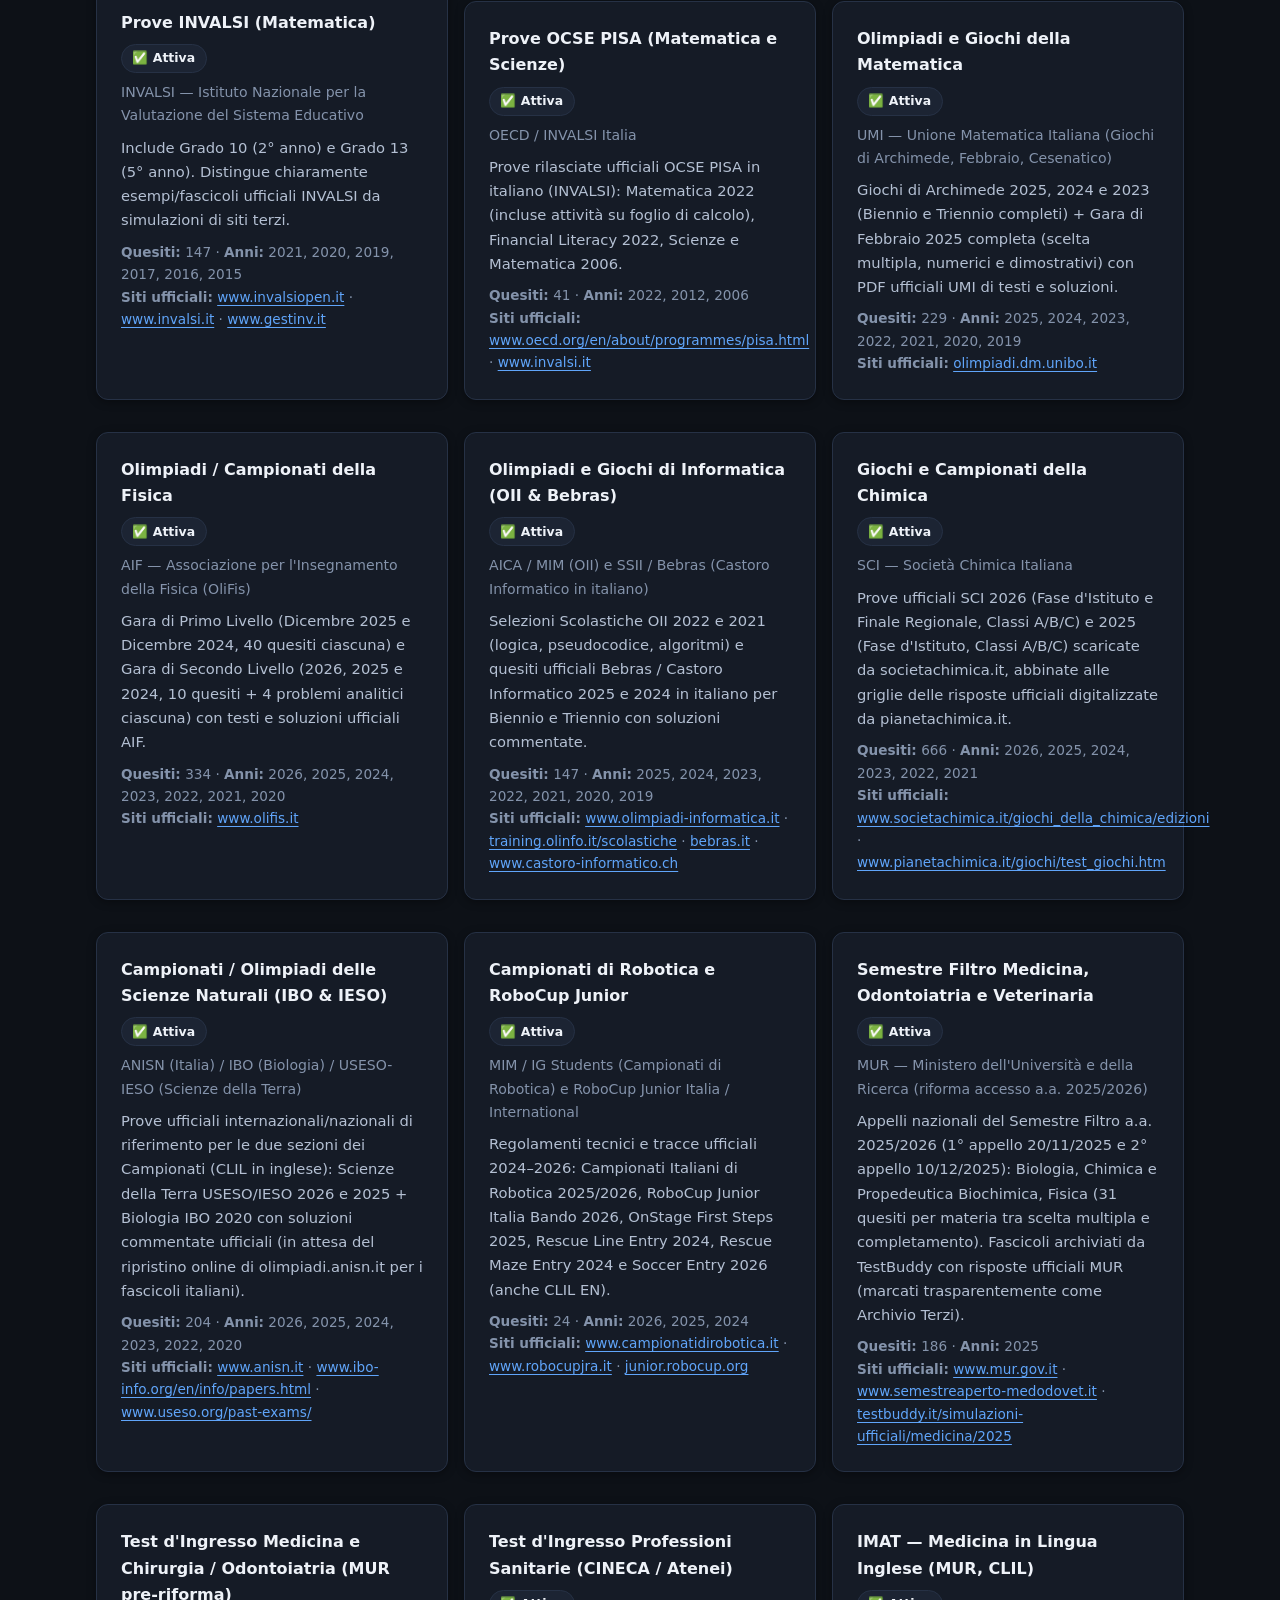
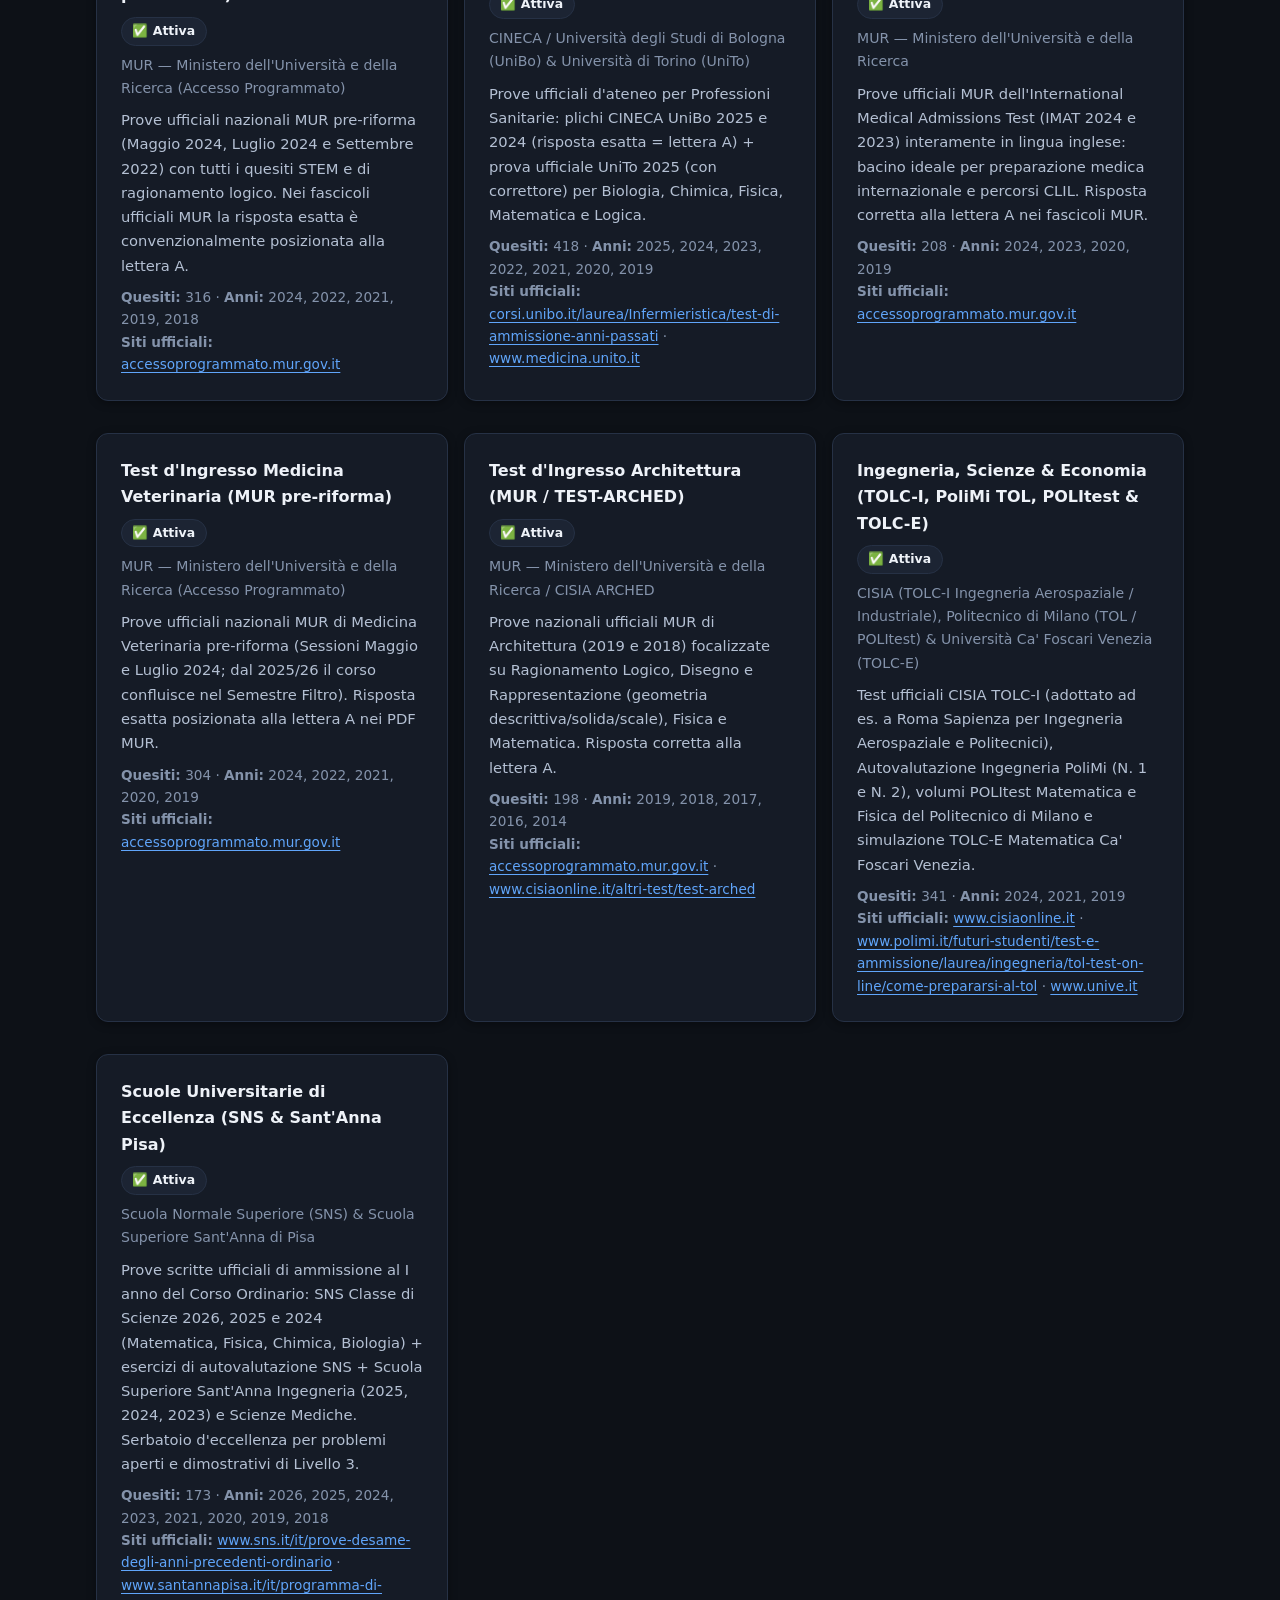
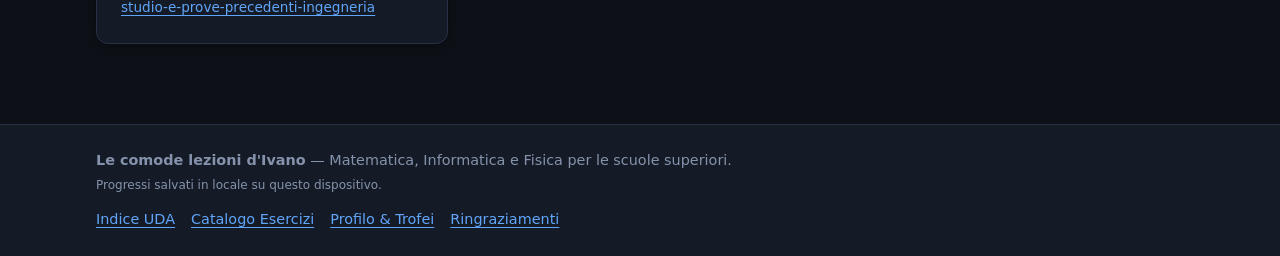
==== commit a57f4ceb: "Click su anno/competizione apre subito i PDF prova + validazione cache ETag su catalog-index.json" ====
--- a/catalogo.html
+++ b/catalogo.html
@@ -100,7 +100,7 @@
     <section class="card catalog-coverage-banner no-print" aria-labelledby="copertura-rapida-title">
       <div class="exercise-header" style="margin-bottom:0.75rem;">
         <h2 id="copertura-rapida-title" style="margin:0; font-size:1.1rem;">📅 Competizioni, test universitari e anni presenti a catalogo</h2>
-        <span class="muted"><small>Clicca su una prova o su un anno per filtrare subito</small></span>
+        <span class="muted"><small>Clicca su una prova o su un anno per visualizzare subito i relativi PDF</small></span>
       </div>
       <div class="catalog-coverage-table-wrap" data-coverage-summary>
         <p class="muted" style="margin:0;">Caricamento elenco competizioni e annate...</p>
@@ -273,6 +273,6 @@
   <div data-site-footer></div>
 
   <script type="module" src="assets/js/main.js"></script>
-  <script type="module" src="assets/js/pages/catalog-page.js"></script>
+  <script type="module" src="assets/js/pages/catalog-page.js?v=20261121"></script>
 </body>
 </html>
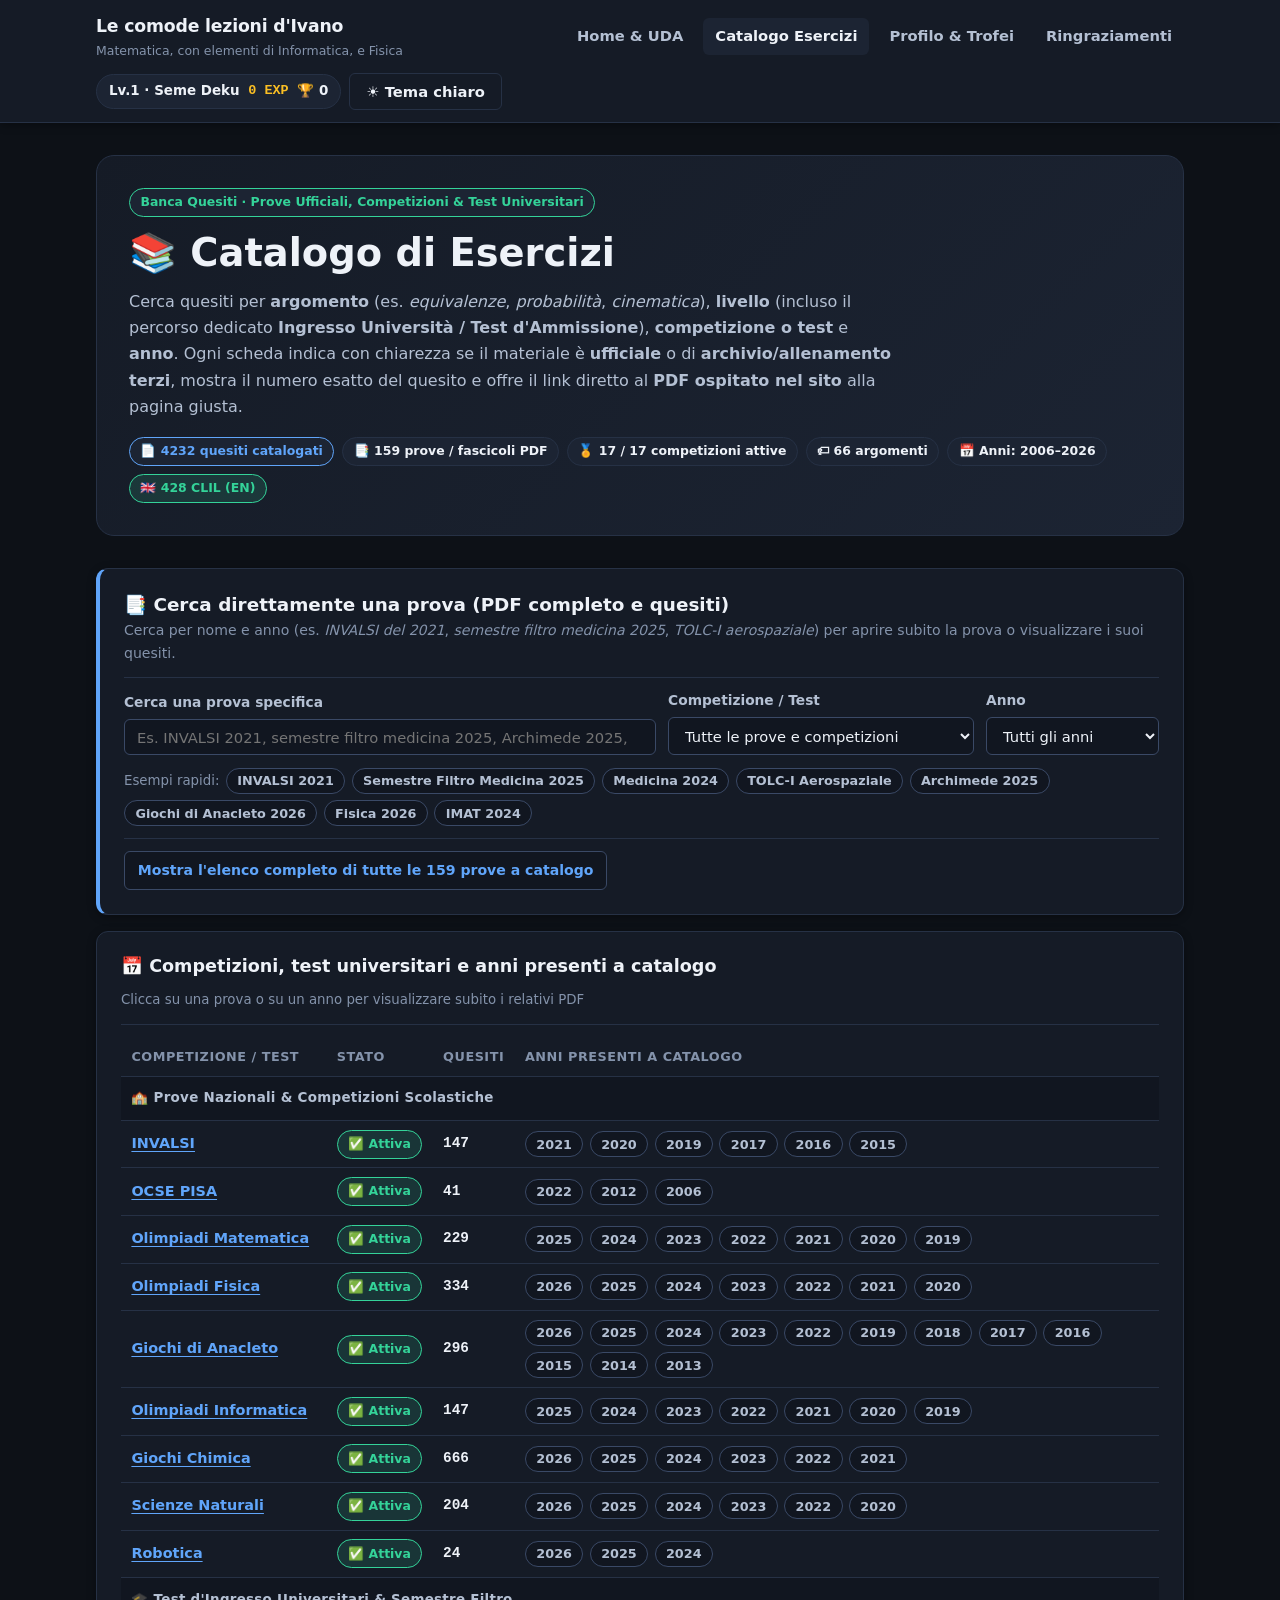
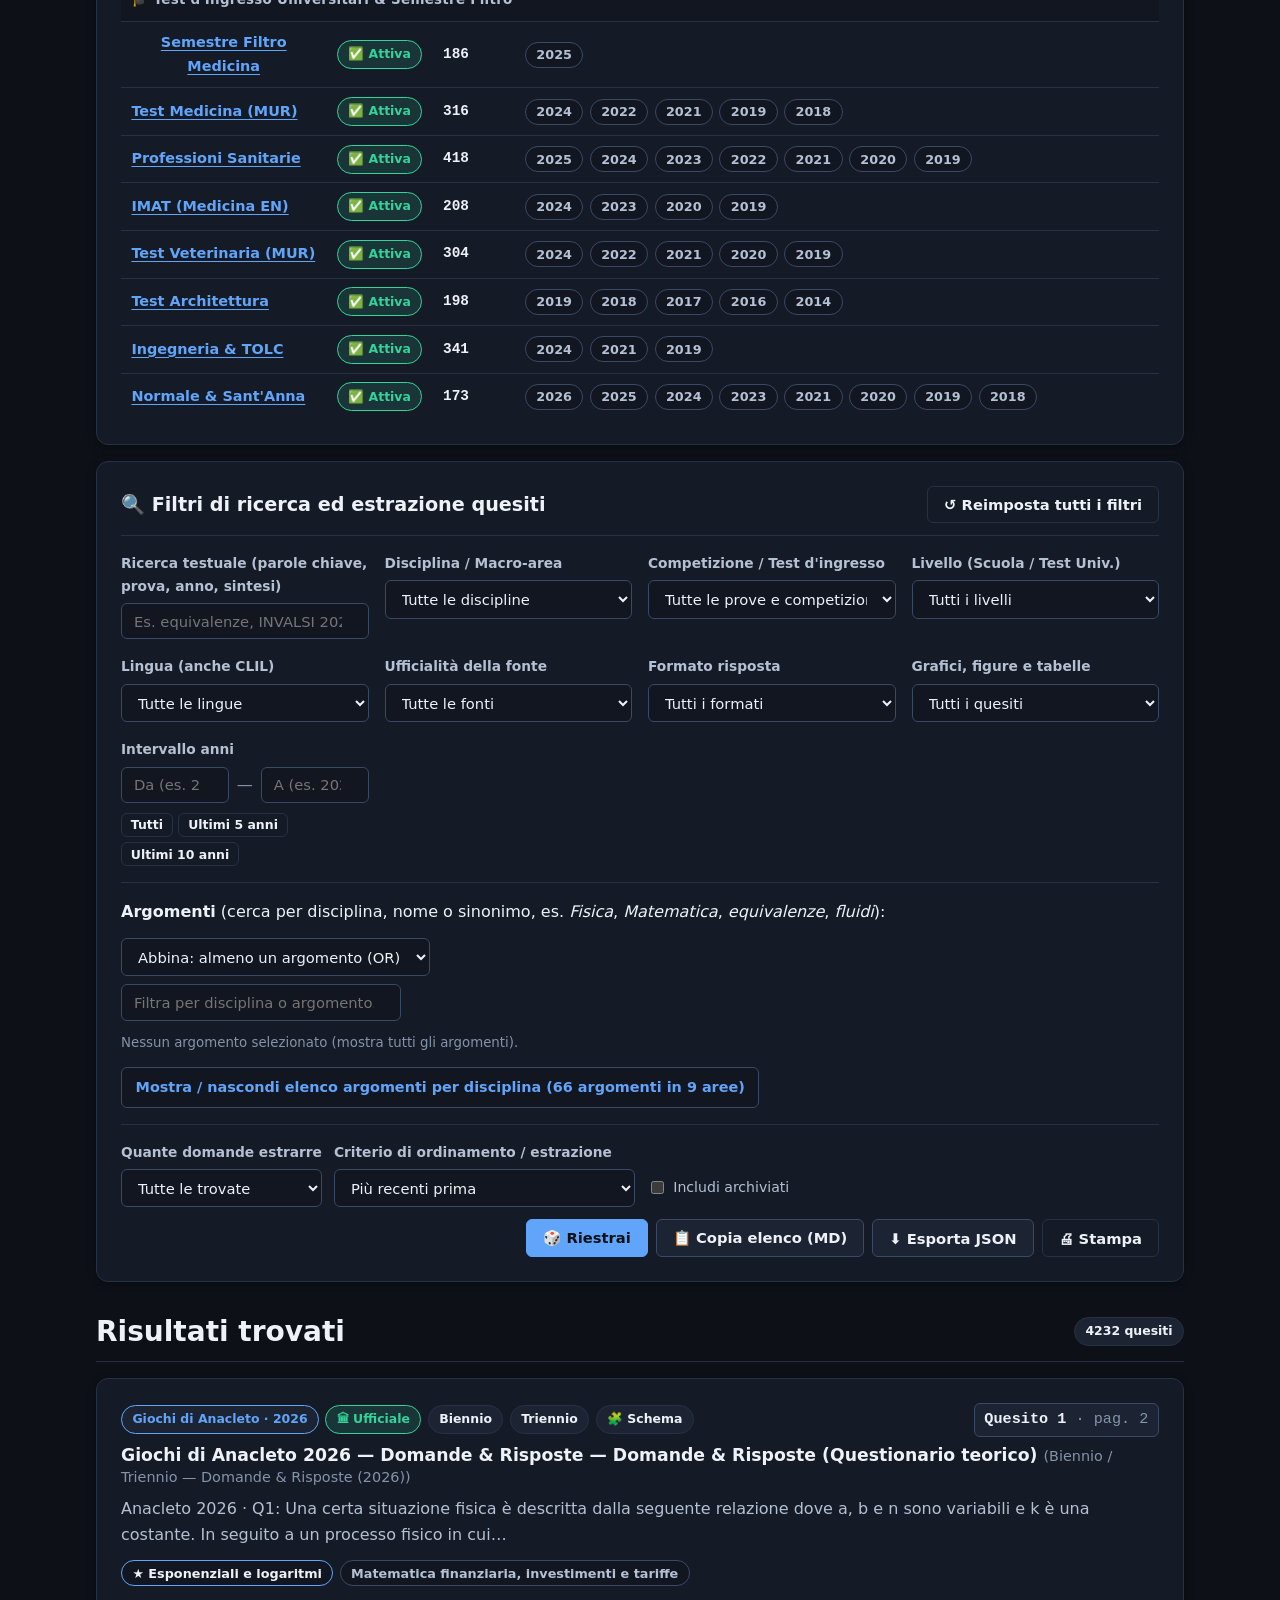
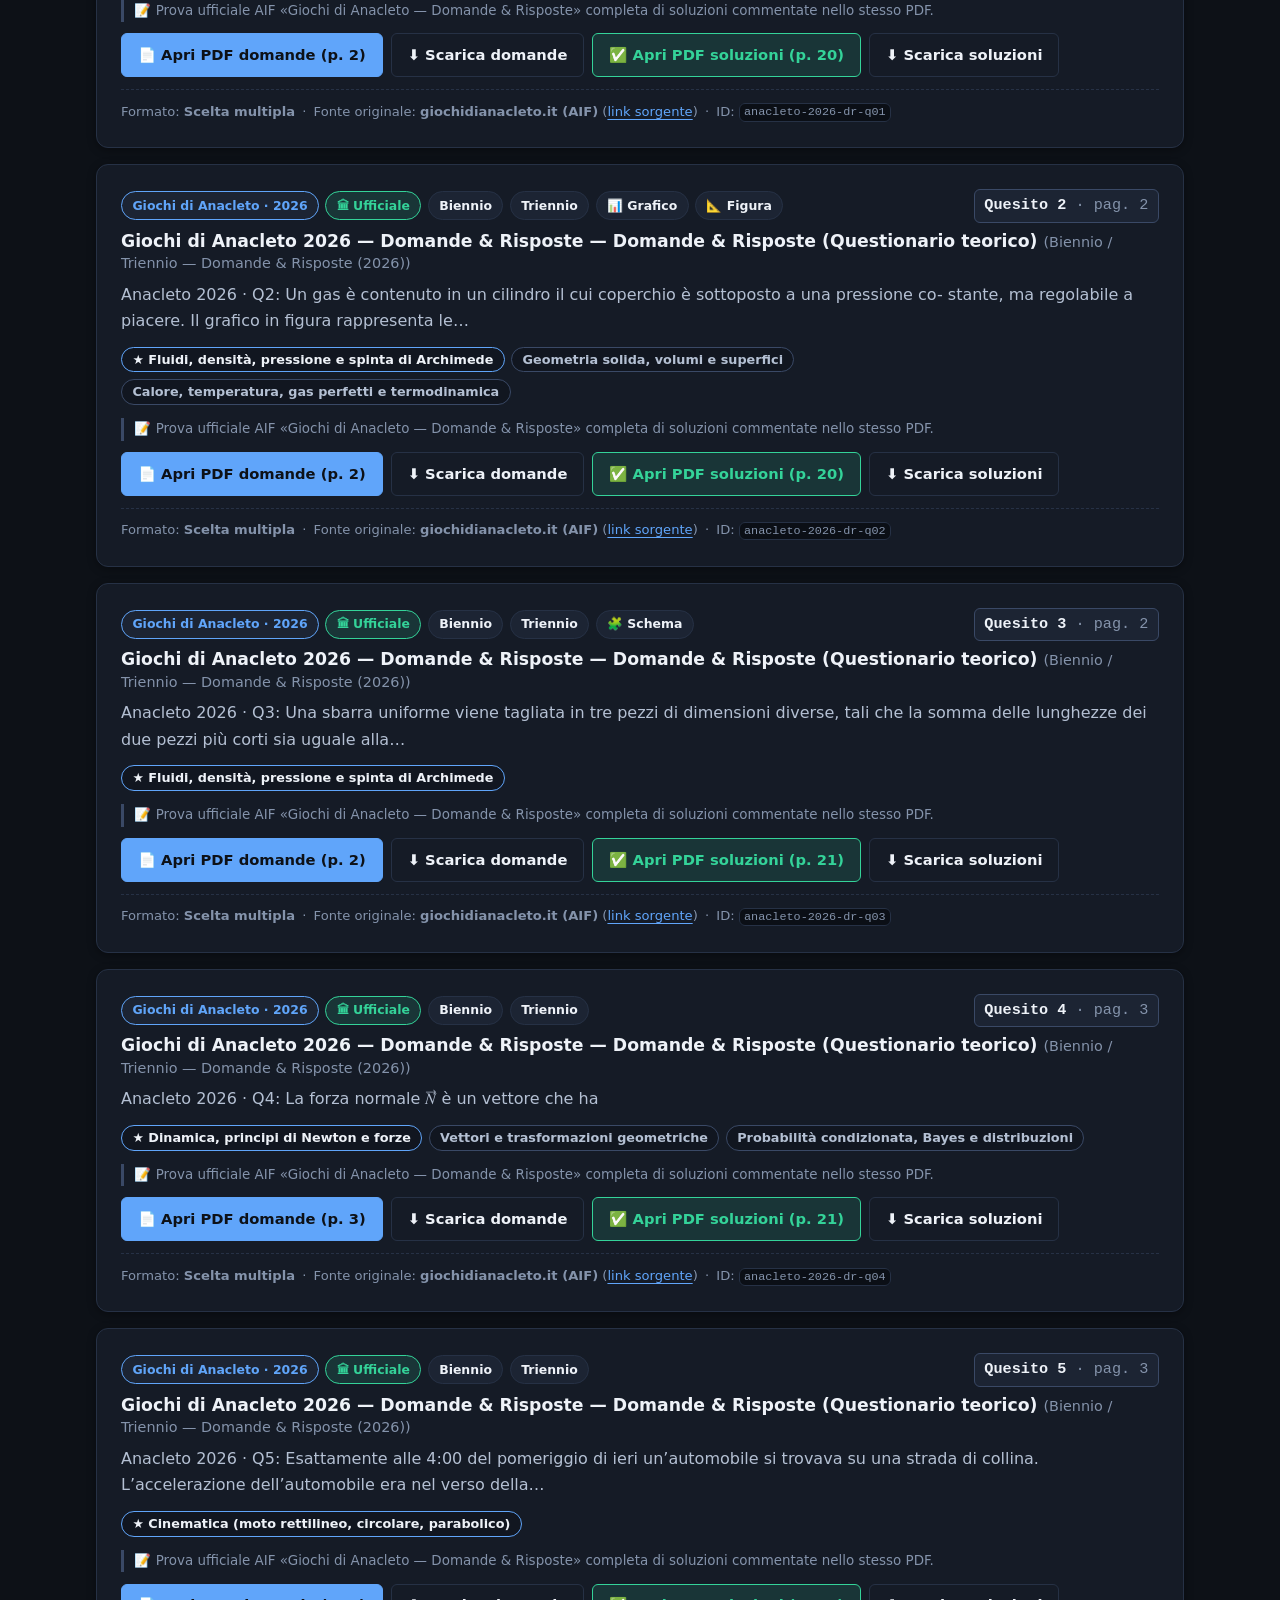
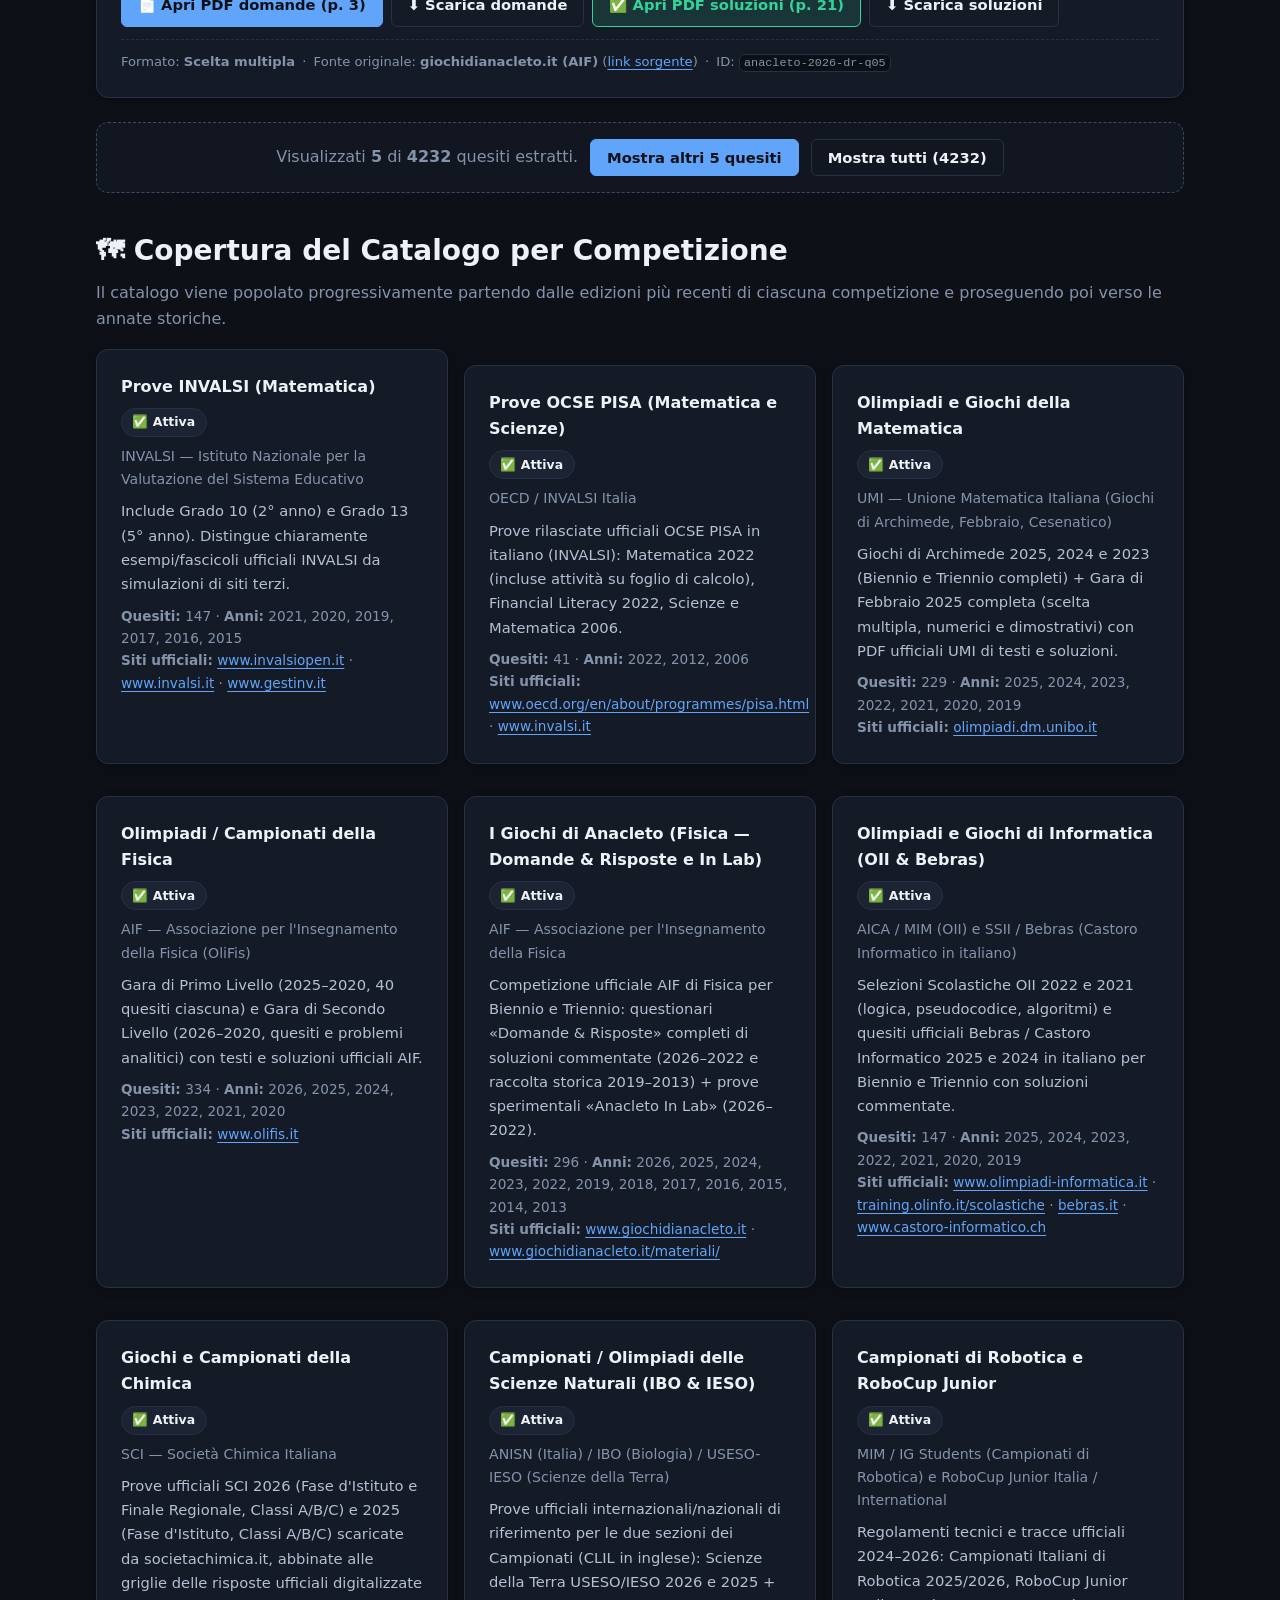
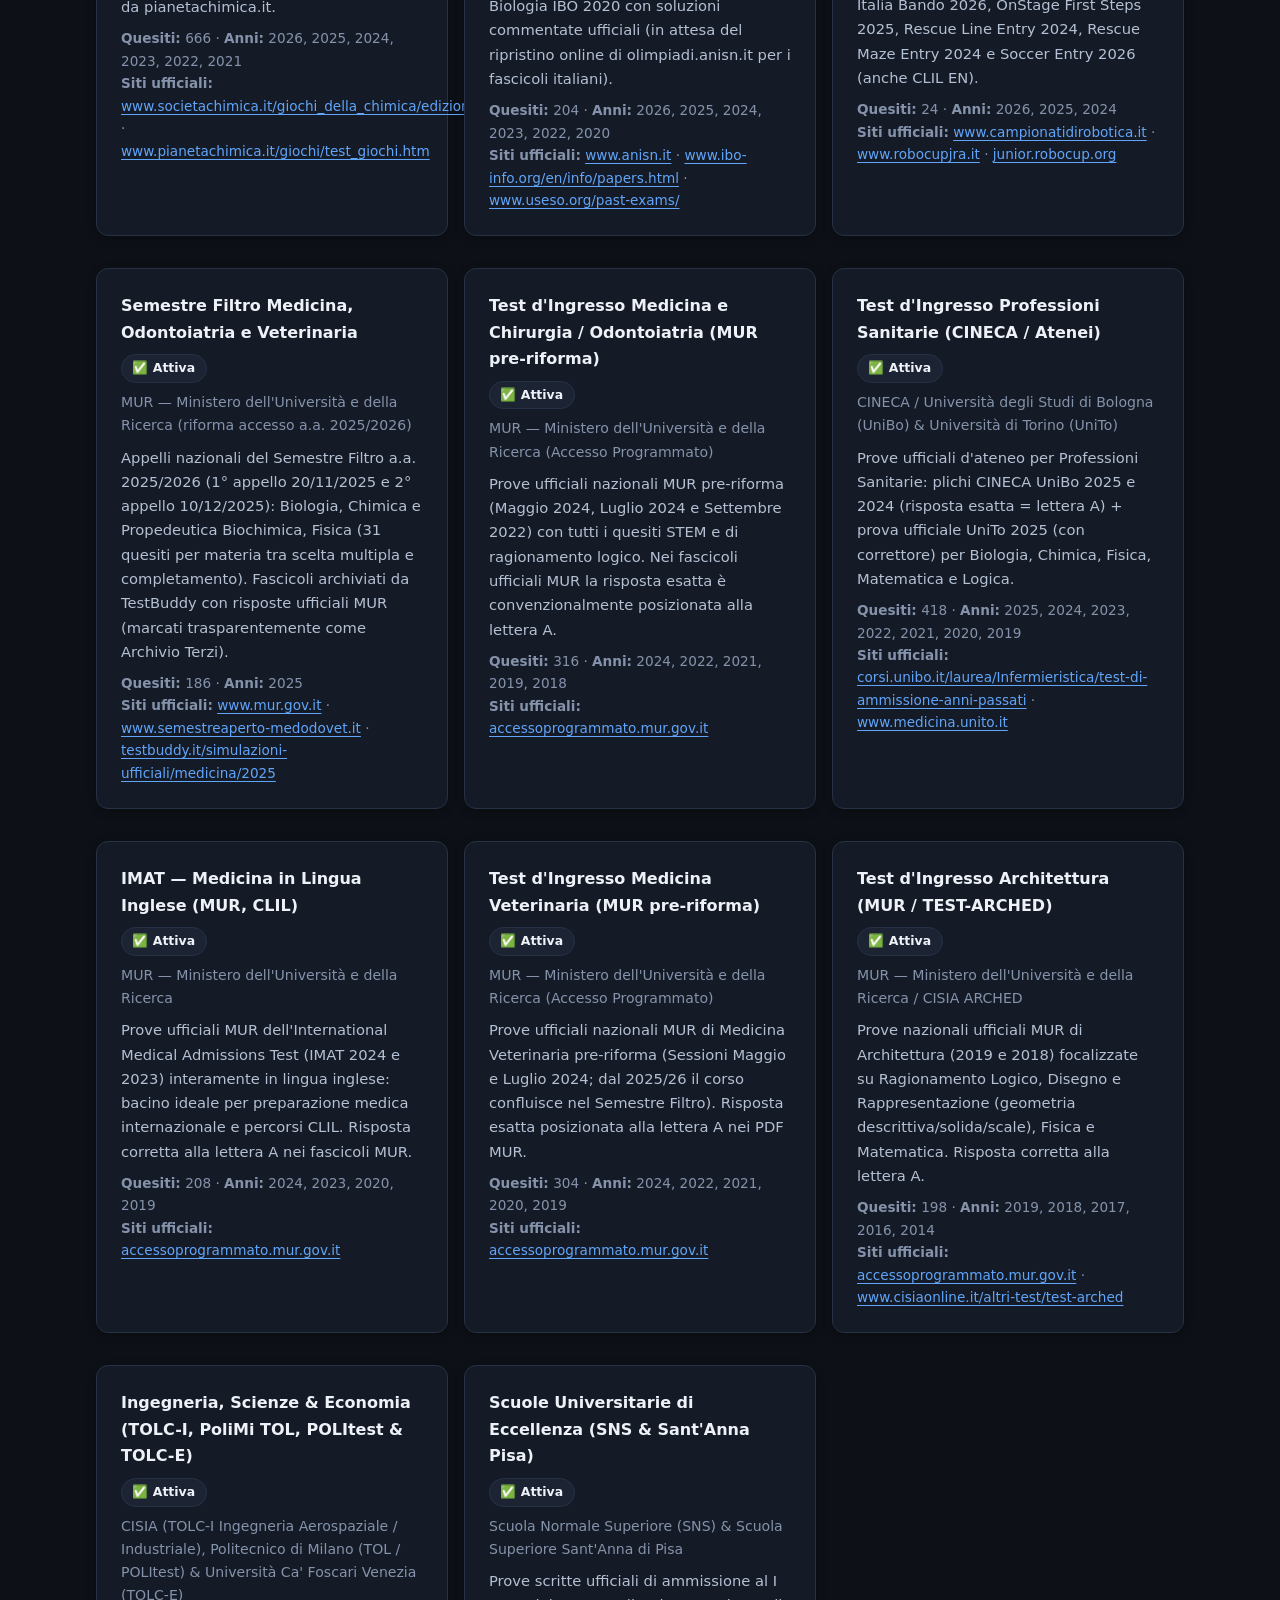
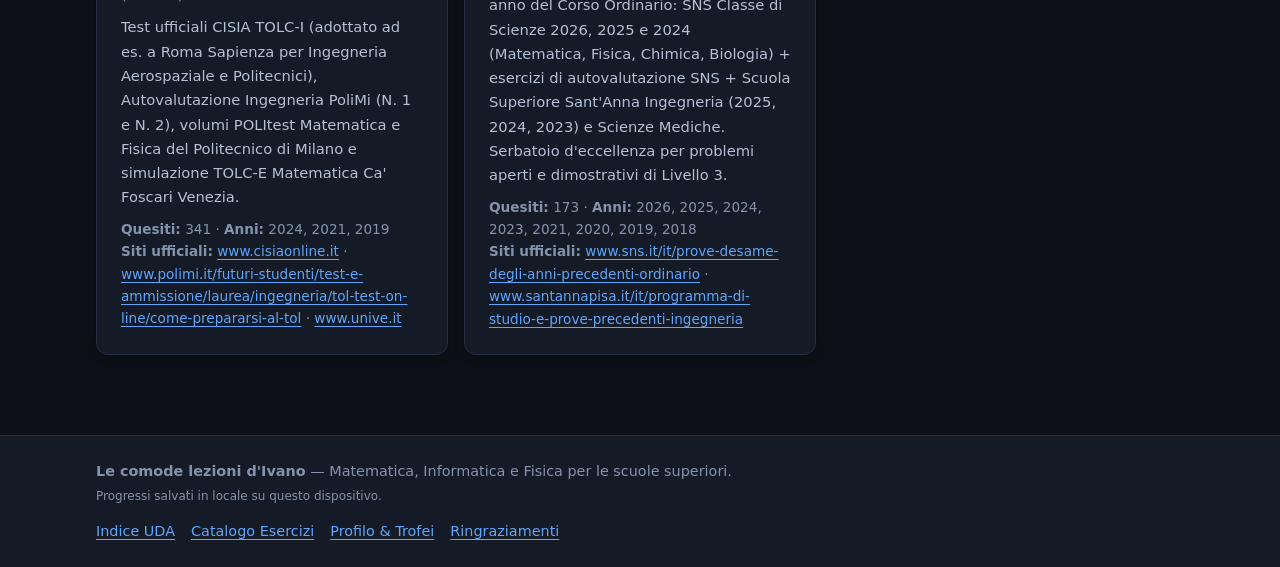
==== commit 55c84973: "Aggiunti I Giochi di Anacleto (AIF, 12 annate 2026-2013, 296 quesiti e 5 prove In Lab) — totale 4232" ====
--- a/catalogo.html
+++ b/catalogo.html
@@ -87,6 +87,7 @@
         <button type="button" class="topic-chip" data-exam-example="Medicina 2024">Medicina 2024</button>
         <button type="button" class="topic-chip" data-exam-example="TOLC-I aerospaziale">TOLC-I Aerospaziale</button>
         <button type="button" class="topic-chip" data-exam-example="Archimede 2025">Archimede 2025</button>
+        <button type="button" class="topic-chip" data-exam-example="Anacleto 2026">Giochi di Anacleto 2026</button>
         <button type="button" class="topic-chip" data-exam-example="Campionati di Fisica 2026">Fisica 2026</button>
         <button type="button" class="topic-chip" data-exam-example="IMAT 2024">IMAT 2024</button>
       </div>
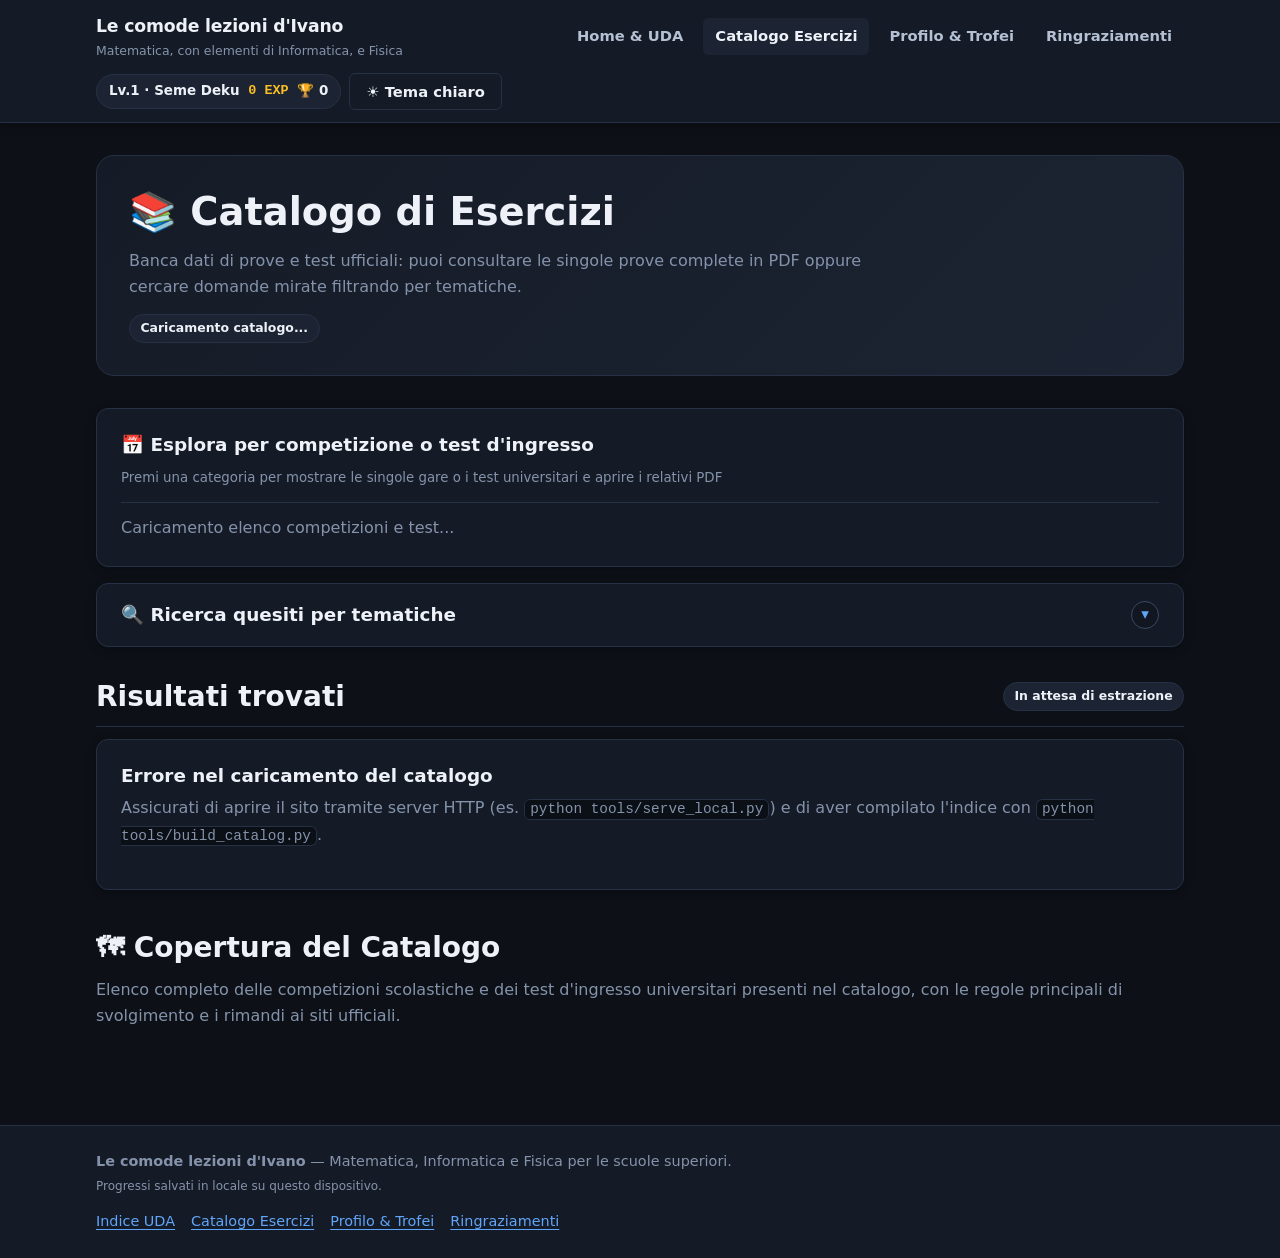
==== commit 8081d34e: "Riorganizza catalogo: filtri a faccette dinamiche, estrazione su richiesta ed espansione sezioni" ====
--- a/catalogo.html
+++ b/catalogo.html
@@ -27,253 +27,233 @@
     </section>
 
     <section class="hero">
-      <span class="badge badge-subject-informatica">Banca Quesiti · Prove Ufficiali, Competizioni &amp; Test Universitari</span>
-      <h1 style="margin-top:0.75rem;">📚 Catalogo di Esercizi</h1>
-      <p style="max-width:75ch;">
-        Cerca quesiti per <strong>argomento</strong> (es. <em>equivalenze</em>, <em>probabilità</em>, <em>cinematica</em>),
-        <strong>livello</strong> (incluso il percorso dedicato <strong>Ingresso Università / Test d'Ammissione</strong>),
-        <strong>competizione o test</strong> e <strong>anno</strong>. Ogni scheda indica con chiarezza se il materiale è
-        <strong>ufficiale</strong> o di <strong>archivio/allenamento terzi</strong>, mostra il numero esatto del quesito
-        e offre il link diretto al <strong>PDF ospitato nel sito</strong> alla pagina giusta.
+      <h1 style="margin-top:0;">📚 Catalogo di Esercizi</h1>
+      <p class="muted" style="max-width:72ch; margin-bottom:0.85rem;">
+        Banca dati di prove e test ufficiali: puoi consultare le singole prove complete in PDF oppure cercare domande mirate filtrando per tematiche.
       </p>
       <div class="catalog-kpi-row" data-catalog-stats>
         <span class="badge">Caricamento catalogo...</span>
       </div>
     </section>
 
-    <!-- CERCA DIRETTAMENTE UNA PROVA COMPLETA -->
-    <section class="card catalog-exam-finder no-print" aria-labelledby="cerca-prove-title">
-      <div class="exercise-header" style="margin-bottom:0.65rem;">
-        <div>
-          <h2 id="cerca-prove-title" style="margin:0; font-size:1.15rem;">📑 Cerca direttamente una prova (PDF completo e quesiti)</h2>
-          <p class="muted" style="margin:0.2rem 0 0; font-size:0.88rem;">
-            Cerca per nome e anno (es. <em>INVALSI del 2021</em>, <em>semestre filtro medicina 2025</em>, <em>TOLC-I aerospaziale</em>) per aprire subito la prova o visualizzare i suoi quesiti.
-          </p>
-        </div>
-        <button type="button" class="btn btn-ghost btn-xs" data-exam-reset style="display:none;">↺ Pulisci ricerca prove</button>
-      </div>
-
-      <div class="catalog-exam-controls">
-        <div class="catalog-field catalog-exam-search-field">
-          <label for="exam-search">Cerca una prova specifica</label>
-          <input
-            id="exam-search"
-            type="search"
-            class="catalog-input"
-            placeholder="Es. INVALSI 2021, semestre filtro medicina 2025, Archimede 2025, TOLC-I aerospaziale..."
-            data-exam-search
-          />
-        </div>
-
-        <div class="catalog-field">
-          <label for="exam-competition">Competizione / Test</label>
-          <select id="exam-competition" class="catalog-select" data-exam-competition>
-            <option value="">Tutte le prove e competizioni</option>
-          </select>
-        </div>
-
-        <div class="catalog-field">
-          <label for="exam-year">Anno</label>
-          <select id="exam-year" class="catalog-select" data-exam-year>
-            <option value="">Tutti gli anni</option>
-          </select>
-        </div>
-      </div>
-
-      <div class="catalog-exam-examples" aria-label="Ricerche rapide di esempio">
-        <span class="muted"><small>Esempi rapidi:</small></span>
-        <button type="button" class="topic-chip" data-exam-example="INVALSI 2021">INVALSI 2021</button>
-        <button type="button" class="topic-chip" data-exam-example="semestre filtro medicina 2025">Semestre Filtro Medicina 2025</button>
-        <button type="button" class="topic-chip" data-exam-example="Medicina 2024">Medicina 2024</button>
-        <button type="button" class="topic-chip" data-exam-example="TOLC-I aerospaziale">TOLC-I Aerospaziale</button>
-        <button type="button" class="topic-chip" data-exam-example="Archimede 2025">Archimede 2025</button>
-        <button type="button" class="topic-chip" data-exam-example="Anacleto 2026">Giochi di Anacleto 2026</button>
-        <button type="button" class="topic-chip" data-exam-example="Campionati di Fisica 2026">Fisica 2026</button>
-        <button type="button" class="topic-chip" data-exam-example="IMAT 2024">IMAT 2024</button>
-      </div>
-
-      <div class="catalog-exam-results" data-exam-results>
-        <p class="muted" style="margin:0.5rem 0 0;"><small>Caricamento elenco prove...</small></p>
-      </div>
-    </section>
-
-    <!-- RIEPILOGO RAPIDO COMPETIZIONI E ANNI PRESENTI A CATALOGO -->
+    <!-- ESPLORA PER COMPETIZIONE O TEST D'INGRESSO -->
     <section class="card catalog-coverage-banner no-print" aria-labelledby="copertura-rapida-title">
       <div class="exercise-header" style="margin-bottom:0.75rem;">
-        <h2 id="copertura-rapida-title" style="margin:0; font-size:1.1rem;">📅 Competizioni, test universitari e anni presenti a catalogo</h2>
-        <span class="muted"><small>Clicca su una prova o su un anno per visualizzare subito i relativi PDF</small></span>
-      </div>
-      <div class="catalog-coverage-table-wrap" data-coverage-summary>
-        <p class="muted" style="margin:0;">Caricamento elenco competizioni e annate...</p>
-      </div>
-    </section>
-
-    <!-- PANNELLO FILTRI -->
-    <section class="card no-print" aria-labelledby="filtri-title">
-      <div class="exercise-header" style="margin-bottom:1rem;">
-        <h2 id="filtri-title" style="margin:0; font-size:1.2rem;">🔍 Filtri di ricerca ed estrazione quesiti</h2>
-        <button type="button" class="btn btn-ghost" data-filter-reset>↺ Reimposta tutti i filtri</button>
-      </div>
-
-      <div class="catalog-filter-grid">
-        <div class="catalog-field">
-          <label for="filter-search">Ricerca testuale (parole chiave, prova, anno, sintesi)</label>
-          <input id="filter-search" type="search" class="catalog-input" placeholder="Es. equivalenze, INVALSI 2021, Q7, triangolo..." data-filter-search />
-        </div>
-
-        <div class="catalog-field">
-          <label for="filter-discipline">Disciplina / Macro-area</label>
-          <select id="filter-discipline" class="catalog-select" data-filter-discipline>
-            <option value="">Tutte le discipline</option>
-          </select>
-        </div>
-
-        <div class="catalog-field">
-          <label for="filter-competition">Competizione / Test d'ingresso</label>
-          <select id="filter-competition" class="catalog-select" data-filter-competition>
-            <option value="">Tutte le prove e competizioni</option>
-          </select>
-        </div>
-
-        <div class="catalog-field">
-          <label for="filter-level">Livello (Scuola / Test Univ.)</label>
-          <select id="filter-level" class="catalog-select" data-filter-level>
-            <option value="">Tutti i livelli</option>
-          </select>
-        </div>
-
-        <div class="catalog-field">
-          <label for="filter-language">Lingua (anche CLIL)</label>
-          <select id="filter-language" class="catalog-select" data-filter-language>
-            <option value="">Tutte le lingue</option>
-          </select>
-        </div>
-
-        <div class="catalog-field">
-          <label for="filter-source-type">Ufficialità della fonte</label>
-          <select id="filter-source-type" class="catalog-select" data-filter-source-type>
-            <option value="">Tutte le fonti</option>
-            <option value="official_all">Solo fonti ufficiali (prove + esempi)</option>
-            <option value="official_exam">Solo prove ufficiali reali</option>
-            <option value="official_sample">Solo esempi ufficiali (es. INVALSIopen)</option>
-            <option value="third_party_all">Solo archivi / allenamento terzi</option>
-          </select>
-        </div>
-
-        <div class="catalog-field">
-          <label for="filter-format">Formato risposta</label>
-          <select id="filter-format" class="catalog-select" data-filter-format>
-            <option value="">Tutti i formati</option>
-          </select>
-        </div>
-
-        <div class="catalog-field">
-          <label for="filter-visuals">Grafici, figure e tabelle</label>
-          <select id="filter-visuals" class="catalog-select" data-filter-visuals>
-            <option value="">Tutti i quesiti</option>
-            <option value="with_visuals">Solo con grafici / figure / tabelle</option>
-            <option value="no_visuals">Solo testo (senza figure)</option>
-          </select>
-        </div>
-
-        <div class="catalog-field">
-          <label>Intervallo anni</label>
-          <div style="display:flex; gap:0.5rem; align-items:center;">
-            <input type="number" class="catalog-input" placeholder="Da (es. 2018)" min="1980" max="2100" data-filter-year-min aria-label="Anno minimo" />
-            <span class="muted">—</span>
-            <input type="number" class="catalog-input" placeholder="A (es. 2026)" min="1980" max="2100" data-filter-year-max aria-label="Anno massimo" />
-          </div>
-          <div class="catalog-quick-years">
-            <button type="button" class="btn btn-ghost btn-xs" data-year-preset="all">Tutti</button>
-            <button type="button" class="btn btn-ghost btn-xs" data-year-preset="5">Ultimi 5 anni</button>
-            <button type="button" class="btn btn-ghost btn-xs" data-year-preset="10">Ultimi 10 anni</button>
-          </div>
-        </div>
-      </div>
-
-      <!-- SELETTORE ARGOMENTI CON RICERCA & CHIP -->
-      <div class="catalog-topics-panel">
-        <div class="catalog-topics-head">
-          <label for="filter-topic-search"><strong>Argomenti</strong> (cerca per disciplina, nome o sinonimo, es. <em>Fisica</em>, <em>Matematica</em>, <em>equivalenze</em>, <em>fluidi</em>):</label>
-          <div class="catalog-topics-controls">
-            <select id="filter-topic-mode" class="catalog-select" style="width:auto;" data-topic-match-mode aria-label="Modalità combinazione argomenti">
-              <option value="or">Abbina: almeno un argomento (OR)</option>
-              <option value="and">Abbina: tutti gli argomenti (AND)</option>
-            </select>
-            <input id="filter-topic-search" type="search" class="catalog-input" style="max-width:280px;" placeholder="Filtra per disciplina o argomento..." data-topic-search />
-          </div>
-        </div>
-        <div class="catalog-selected-topics" data-selected-topics></div>
-        <details class="catalog-topic-accordion">
-          <summary data-topic-accordion-summary>Mostra / nascondi elenco argomenti per disciplina</summary>
-          <div class="catalog-topic-groups" data-topic-groups></div>
-        </details>
-      </div>
-
-      <!-- BARRA ESTRAZIONE MIRATA -->
-      <div class="catalog-extract-bar">
-        <div class="catalog-field" style="min-width:170px;">
-          <label for="extract-limit">Quante domande estrarre</label>
-          <select id="extract-limit" class="catalog-select" data-extract-limit>
-            <option value="all">Tutte le trovate</option>
-            <option value="3">3 domande</option>
-            <option value="5">5 domande</option>
-            <option value="10">10 domande</option>
-            <option value="15">15 domande</option>
-            <option value="20">20 domande</option>
-          </select>
-        </div>
-
-        <div class="catalog-field" style="min-width:230px;">
-          <label for="extract-strategy">Criterio di ordinamento / estrazione</label>
-          <select id="extract-strategy" class="catalog-select" data-extract-strategy>
-            <option value="newest">Più recenti prima</option>
-            <option value="random_recent">Casuali privilegiando le più recenti</option>
-            <option value="random_all">Casuali su tutti i risultati</option>
-            <option value="oldest">Più vecchie prima</option>
-          </select>
-        </div>
-
-        <label class="catalog-checkbox" title="Mostra anche eventuali quesiti marcati come archiviati/obsoleti">
-          <input type="checkbox" data-include-archived />
-          <span>Includi archiviati</span>
-        </label>
-
-        <div class="catalog-extract-actions">
-          <button type="button" class="btn btn-primary" data-reroll-extract>🎲 Riestrai</button>
-          <button type="button" class="btn" data-copy-markdown>📋 Copia elenco (MD)</button>
-          <button type="button" class="btn" data-export-json>⬇ Esporta JSON</button>
-          <button type="button" class="btn btn-ghost" data-print-page>🖨 Stampa</button>
-        </div>
-      </div>
-    </section>
+        <h2 id="copertura-rapida-title" style="margin:0; font-size:1.15rem;">📅 Esplora per competizione o test d'ingresso</h2>
+        <span class="muted"><small>Premi una categoria per mostrare le singole gare o i test universitari e aprire i relativi PDF</small></span>
+      </div>
+      <div data-coverage-summary>
+        <p class="muted" style="margin:0;">Caricamento elenco competizioni e test...</p>
+      </div>
+      <div id="esplora-prove-pdf" data-selected-comp-exams></div>
+    </section>
+
+    <!-- RICERCA QUESITI PER TEMATICHE (CHIUSA DI DEFAULT) -->
+    <details class="card catalog-collapsible-card no-print" data-filters-details>
+      <summary class="catalog-collapsible-summary">
+        <span class="catalog-collapsible-title" id="filtri-title">🔍 Ricerca quesiti per tematiche</span>
+        <div class="catalog-collapsible-meta">
+          <span class="badge badge-exp" data-active-filters-count style="display:none;"></span>
+          <span class="catalog-collapsible-chevron" aria-hidden="true">▾</span>
+        </div>
+      </summary>
+
+      <div class="catalog-collapsible-body">
+        <div class="catalog-primary-search">
+          <div class="catalog-field">
+            <label for="filter-search">🔎 Ricerca libera (parole chiave, argomento, prova, anno, numero quesito)</label>
+            <input id="filter-search" type="search" class="catalog-input" placeholder="Es. equivalenze, bolletta, Pitagora, INVALSI 2021, Q7..." data-filter-search />
+          </div>
+        </div>
+
+        <div class="catalog-filter-grid catalog-filter-grid-primary">
+          <div class="catalog-field">
+            <label for="filter-discipline">📚 Disciplina / Area</label>
+            <select id="filter-discipline" class="catalog-select" data-filter-discipline>
+              <option value="">Tutte le discipline</option>
+            </select>
+          </div>
+
+          <div class="catalog-field">
+            <label for="filter-competition">🏆 Competizione / Test</label>
+            <select id="filter-competition" class="catalog-select" data-filter-competition>
+              <option value="">Tutte le prove e competizioni</option>
+            </select>
+          </div>
+
+          <div class="catalog-field">
+            <label for="filter-level" data-level-label>🎯 Livello scolastico / universitario</label>
+            <select id="filter-level" class="catalog-select" data-filter-level>
+              <option value="">Tutti i livelli</option>
+            </select>
+          </div>
+
+          <div class="catalog-field">
+            <label>📅 Intervallo anni</label>
+            <div style="display:flex; gap:0.5rem; align-items:center;">
+              <input type="number" class="catalog-input" placeholder="Da" min="1980" max="2100" data-filter-year-min aria-label="Anno minimo" />
+              <span class="muted">—</span>
+              <input type="number" class="catalog-input" placeholder="A" min="1980" max="2100" data-filter-year-max aria-label="Anno massimo" />
+            </div>
+            <div class="catalog-quick-years">
+              <button type="button" class="btn btn-ghost btn-xs" data-year-preset="all">Tutti</button>
+              <button type="button" class="btn btn-ghost btn-xs" data-year-preset="5">Ultimi 5 anni</button>
+              <button type="button" class="btn btn-ghost btn-xs" data-year-preset="10">Ultimi 10 anni</button>
+            </div>
+          </div>
+
+          <div class="catalog-field">
+            <label for="extract-limit">🔢 Quante domande estrarre</label>
+            <select id="extract-limit" class="catalog-select" data-extract-limit>
+              <option value="all">Tutte le trovate</option>
+              <option value="3">3 domande</option>
+              <option value="5">5 domande</option>
+              <option value="10">10 domande</option>
+              <option value="15">15 domande</option>
+              <option value="20">20 domande</option>
+            </select>
+          </div>
+
+          <div class="catalog-field">
+            <label for="extract-strategy">↕️ Criterio di ordinamento / estrazione</label>
+            <select id="extract-strategy" class="catalog-select" data-extract-strategy>
+              <option value="newest">Più recenti prima</option>
+              <option value="random_recent">Casuali privilegiando le più recenti</option>
+              <option value="random_all">Casuali su tutti i risultati</option>
+              <option value="oldest">Più vecchie prima</option>
+            </select>
+          </div>
+        </div>
+
+        <!-- BOTTONE FILTRI AGGIUNTIVI (TEMATICHE / ARGOMENTI + FILTRI AVANZATI) -->
+        <div class="catalog-extra-filters-wrap">
+          <button type="button" class="catalog-extra-filters-btn" data-toggle-extra-filters aria-expanded="false">
+            <span class="catalog-extra-filters-btn-text">
+              <strong>🏷 Tematiche / Argomenti</strong>
+              <span class="muted">(conteggi aggiornati ai filtri scelti · include filtri avanzati CLIL, formato, figure, fonte)</span>
+            </span>
+            <span class="catalog-collapsible-meta">
+              <span class="badge badge-exp" data-extra-filters-badge style="display:none;"></span>
+              <span class="catalog-collapsible-chevron" aria-hidden="true">▾</span>
+            </span>
+          </button>
+
+          <div class="catalog-extra-filters-panel" data-extra-filters-panel hidden>
+            <!-- SELETTORE ARGOMENTI CON RICERCA & CHIP -->
+            <div class="catalog-topics-panel" style="margin-top:0; padding-top:0; border-top:none;">
+              <div class="catalog-topics-head">
+                <label for="filter-topic-search"><strong>Argomenti specifici</strong>:</label>
+                <div class="catalog-topics-controls">
+                  <select id="filter-topic-mode" class="catalog-select" style="width:auto;" data-topic-match-mode aria-label="Modalità combinazione argomenti">
+                    <option value="or">Abbina: almeno un argomento (OR)</option>
+                    <option value="and">Abbina: tutti gli argomenti (AND)</option>
+                  </select>
+                  <input id="filter-topic-search" type="search" class="catalog-input" style="max-width:260px;" placeholder="Cerca argomento (es. fluidi, equazioni...)" data-topic-search />
+                </div>
+              </div>
+              <div class="catalog-selected-topics" data-selected-topics></div>
+              <details class="catalog-topic-accordion">
+                <summary data-topic-accordion-summary>Mostra / nascondi elenco argomenti per disciplina</summary>
+                <div class="catalog-topic-groups" data-topic-groups></div>
+              </details>
+            </div>
+
+            <!-- FILTRI AVANZATI (RICHIUDIBILI) -->
+            <details class="catalog-advanced-filters" data-advanced-filters>
+              <summary>
+                <span>⚙️ Filtri avanzati (lingua CLIL, formato risposta, figure, fonte)</span>
+                <span class="badge badge-exp" data-advanced-filters-badge style="display:none;"></span>
+              </summary>
+
+              <div class="catalog-filter-grid" style="margin-top:0.85rem;">
+                <div class="catalog-field">
+                  <label for="filter-language">Lingua (anche CLIL)</label>
+                  <select id="filter-language" class="catalog-select" data-filter-language>
+                    <option value="">Tutte le lingue</option>
+                  </select>
+                </div>
+
+                <div class="catalog-field">
+                  <label for="filter-format">Formato risposta</label>
+                  <select id="filter-format" class="catalog-select" data-filter-format>
+                    <option value="">Tutti i formati</option>
+                  </select>
+                </div>
+
+                <div class="catalog-field">
+                  <label for="filter-visuals">Grafici, figure e tabelle</label>
+                  <select id="filter-visuals" class="catalog-select" data-filter-visuals>
+                    <option value="">Tutti i quesiti</option>
+                    <option value="with_visuals">Solo con grafici / figure / tabelle</option>
+                    <option value="no_visuals">Solo testo (senza figure)</option>
+                  </select>
+                </div>
+
+                <div class="catalog-field">
+                  <label for="filter-source-type">Ufficialità della fonte</label>
+                  <select id="filter-source-type" class="catalog-select" data-filter-source-type>
+                    <option value="">Tutte le fonti</option>
+                    <option value="official_all">Solo fonti ufficiali (prove + esempi)</option>
+                    <option value="official_exam">Solo prove ufficiali reali</option>
+                    <option value="official_sample">Solo esempi ufficiali (es. INVALSIopen)</option>
+                    <option value="third_party_all">Solo archivi / allenamento terzi</option>
+                  </select>
+                </div>
+
+                <div class="catalog-field" style="justify-content:flex-end;">
+                  <label class="catalog-checkbox" title="Mostra anche eventuali quesiti marcati come archiviati/obsoleti">
+                    <input type="checkbox" data-include-archived />
+                    <span>Includi quesiti archiviati</span>
+                  </label>
+                </div>
+              </div>
+            </details>
+          </div>
+        </div>
+
+        <!-- RIEPILOGO PILLOLE FILTRI ATTIVI -->
+        <div class="catalog-active-filters-bar" data-active-filters-bar style="display:none;"></div>
+
+        <!-- BARRA AZIONI -->
+        <div class="catalog-extract-bar">
+          <div class="catalog-extract-actions" style="margin-left:0;">
+            <button type="button" class="btn btn-primary" data-reroll-extract>Estrai</button>
+            <button type="button" class="btn" data-copy-markdown>📋 Copia elenco (MD)</button>
+            <button type="button" class="btn" data-export-json>⬇ Esporta JSON</button>
+            <button type="button" class="btn btn-ghost" data-print-page>🖨 Stampa</button>
+            <button type="button" class="btn btn-ghost" data-filter-reset>↺ Azzera</button>
+          </div>
+          <span class="muted" data-extract-preview style="font-size:0.86rem;"></span>
+        </div>
+      </div>
+    </details>
 
     <!-- RISULTATI -->
     <section aria-labelledby="risultati-title" style="margin-top:2rem;">
       <div class="exercise-header">
         <h2 id="risultati-title" style="margin:0;">Risultati trovati</h2>
-        <span class="badge" data-results-counter>0 quesiti</span>
+        <span class="badge" data-results-counter>In attesa di estrazione</span>
       </div>
       <div data-active-exam-banner></div>
       <div data-catalog-results>
-        <p class="muted">Caricamento quesiti...</p>
-      </div>
-    </section>
-
-    <!-- COPERTURA DELLE COMPETIZIONI -->
+        <p class="muted" style="margin:0.5rem 0 0;">Imposta i filtri desiderati in «Ricerca quesiti per tematiche» e clicca <strong>Estrai</strong> per visualizzare i quesiti.</p>
+      </div>
+    </section>
+
+    <!-- COPERTURA DEL CATALOGO -->
     <section aria-labelledby="copertura-title" style="margin-top:2.5rem;">
-      <h2 id="copertura-title">🗺 Copertura del Catalogo per Competizione</h2>
+      <h2 id="copertura-title">🗺 Copertura del Catalogo</h2>
       <p class="muted">
-        Il catalogo viene popolato progressivamente partendo dalle edizioni più recenti di ciascuna competizione e
-        proseguendo poi verso le annate storiche.
+        Elenco completo delle competizioni scolastiche e dei test d'ingresso universitari presenti nel catalogo,
+        con le regole principali di svolgimento e i rimandi ai siti ufficiali.
       </p>
-      <div class="grid-2" data-competitions-overview></div>
+      <div data-competitions-overview></div>
     </section>
   </main>
 
   <div data-site-footer></div>
 
   <script type="module" src="assets/js/main.js"></script>
-  <script type="module" src="assets/js/pages/catalog-page.js?v=20261121"></script>
+  <script type="module" src="assets/js/pages/catalog-page.js?v=20261124k"></script>
 </body>
 </html>
--- a/assets/css/base.css
+++ b/assets/css/base.css
@@ -183,8 +183,39 @@
 
 .site-header-controls {
   display: flex;
+  flex-wrap: wrap;
   align-items: center;
   gap: var(--space-2);
+}
+
+@media (max-width: 640px) {
+  .site-header {
+    position: static;
+  }
+
+  .site-header-inner {
+    gap: var(--space-2);
+    padding-block: var(--space-2);
+  }
+
+  .site-nav {
+    width: 100%;
+    gap: 0.35rem;
+  }
+
+  .site-nav a {
+    padding: 0.32rem 0.6rem;
+    font-size: 0.86rem;
+  }
+
+  .site-header-controls {
+    width: 100%;
+    justify-content: space-between;
+  }
+
+  main.site-main {
+    padding-block: var(--space-4);
+  }
 }
 
 /* Footer condiviso */
--- a/assets/css/components.css
+++ b/assets/css/components.css
@@ -893,6 +893,372 @@
   margin-bottom: var(--space-4);
 }
 
+.catalog-category-selector {
+  display: grid;
+  grid-template-columns: repeat(2, minmax(0, 1fr));
+  gap: var(--space-3);
+}
+
+@media (max-width: 680px) {
+  .catalog-category-selector {
+    grid-template-columns: 1fr;
+  }
+}
+
+.catalog-category-btn {
+  display: flex;
+  flex-direction: column;
+  align-items: center;
+  justify-content: center;
+  gap: 0.25rem;
+  padding: var(--space-4) var(--space-4);
+  border-radius: var(--radius-md);
+  border: 1px solid var(--border-strong);
+  background: var(--bg-surface-subtle);
+  color: var(--text-primary);
+  font-family: inherit;
+  text-align: center;
+  cursor: pointer;
+  transition: border-color var(--transition-fast), background-color var(--transition-fast), transform var(--transition-fast), box-shadow var(--transition-fast);
+}
+
+.catalog-category-btn:hover {
+  border-color: var(--accent-primary);
+  background: var(--bg-surface-elevated);
+  transform: translateY(-1px);
+}
+
+.catalog-category-btn.is-active {
+  background: var(--accent-primary);
+  border-color: var(--accent-primary);
+  color: var(--text-inverse);
+  box-shadow: var(--shadow-glow);
+}
+
+.catalog-category-btn-title {
+  font-size: 1rem;
+  font-weight: 700;
+  line-height: 1.3;
+}
+
+.catalog-category-btn-sub {
+  font-size: 0.82rem;
+  color: var(--text-muted);
+}
+
+.catalog-category-btn.is-active .catalog-category-btn-sub {
+  color: color-mix(in srgb, var(--text-inverse) 84%, transparent);
+}
+
+.catalog-category-hint {
+  margin: var(--space-3) 0 0;
+  text-align: center;
+  font-size: 0.86rem;
+}
+
+.catalog-coverage-panel {
+  margin-top: var(--space-4);
+  padding-top: var(--space-3);
+  border-top: 1px solid var(--border-subtle);
+}
+
+.catalog-coverage-panel-head {
+  display: flex;
+  flex-wrap: wrap;
+  align-items: center;
+  justify-content: space-between;
+  gap: 0.5rem;
+  margin-bottom: var(--space-3);
+}
+
+.catalog-overview-part {
+  margin-top: var(--space-3);
+}
+
+.catalog-collapsible-card {
+  padding: 0;
+  overflow: hidden;
+}
+
+.catalog-collapsible-summary {
+  list-style: none;
+  cursor: pointer;
+  display: flex;
+  align-items: center;
+  justify-content: space-between;
+  gap: var(--space-3);
+  padding: var(--space-4) var(--space-5);
+  user-select: none;
+  transition: background-color var(--transition-fast);
+}
+
+.catalog-collapsible-summary::-webkit-details-marker {
+  display: none;
+}
+
+.catalog-collapsible-summary:hover {
+  background: var(--bg-surface-elevated);
+}
+
+.catalog-collapsible-title {
+  font-size: 1.15rem;
+  font-weight: 700;
+  color: var(--text-primary);
+}
+
+.catalog-collapsible-sub {
+  margin: 0.2rem 0 0;
+  font-size: 0.86rem;
+}
+
+.catalog-collapsible-meta {
+  display: inline-flex;
+  align-items: center;
+  gap: 0.65rem;
+  flex-shrink: 0;
+}
+
+.catalog-collapsible-chevron {
+  display: inline-flex;
+  align-items: center;
+  justify-content: center;
+  width: 1.75rem;
+  height: 1.75rem;
+  border-radius: var(--radius-pill);
+  border: 1px solid var(--border-strong);
+  background: var(--bg-surface-subtle);
+  color: var(--accent-primary);
+  font-size: 0.95rem;
+  transition: transform var(--transition-fast), border-color var(--transition-fast);
+  flex-shrink: 0;
+}
+
+.catalog-collapsible-card[open] > .catalog-collapsible-summary {
+  border-bottom: 1px solid var(--border-subtle);
+}
+
+.catalog-collapsible-card[open] > .catalog-collapsible-summary .catalog-collapsible-chevron {
+  transform: rotate(180deg);
+  border-color: var(--accent-primary);
+}
+
+.catalog-collapsible-body {
+  padding: var(--space-5);
+}
+
+.catalog-primary-search {
+  margin-bottom: var(--space-3);
+}
+
+.catalog-filter-grid-primary {
+  grid-template-columns: repeat(auto-fit, minmax(240px, 1fr));
+}
+
+.catalog-extra-filters-wrap {
+  margin-top: var(--space-4);
+}
+
+.catalog-extra-filters-btn {
+  width: 100%;
+  display: flex;
+  align-items: center;
+  justify-content: space-between;
+  gap: var(--space-3);
+  padding: 0.72rem 1rem;
+  border-radius: var(--radius-sm);
+  border: 1px solid var(--border-strong);
+  background: var(--bg-surface-subtle);
+  color: var(--text-primary);
+  font-family: inherit;
+  font-size: 0.92rem;
+  text-align: left;
+  cursor: pointer;
+  transition: border-color var(--transition-fast), background-color var(--transition-fast);
+}
+
+.catalog-extra-filters-btn:hover {
+  border-color: var(--accent-primary);
+  background: var(--bg-surface-elevated);
+}
+
+.catalog-extra-filters-btn.is-open {
+  border-color: var(--accent-primary);
+  border-bottom-left-radius: 0;
+  border-bottom-right-radius: 0;
+}
+
+.catalog-extra-filters-btn.is-open .catalog-collapsible-chevron {
+  transform: rotate(180deg);
+  border-color: var(--accent-primary);
+}
+
+.catalog-extra-filters-btn-text {
+  display: flex;
+  flex-wrap: wrap;
+  align-items: baseline;
+  gap: 0.35rem;
+}
+
+.catalog-extra-filters-btn-text .muted {
+  font-size: 0.82rem;
+}
+
+.catalog-extra-filters-panel {
+  padding: var(--space-4);
+  border: 1px solid var(--accent-primary);
+  border-top: none;
+  border-bottom-left-radius: var(--radius-sm);
+  border-bottom-right-radius: var(--radius-sm);
+  background: var(--bg-surface);
+}
+
+.catalog-advanced-filters {
+  margin-top: var(--space-4);
+  padding: 0.7rem 0.9rem;
+  border-radius: var(--radius-sm);
+  border: 1px solid var(--border-subtle);
+  background: var(--bg-surface-subtle);
+}
+
+.catalog-advanced-filters > summary {
+  cursor: pointer;
+  display: flex;
+  flex-wrap: wrap;
+  align-items: center;
+  justify-content: space-between;
+  gap: 0.5rem;
+  font-size: 0.9rem;
+  font-weight: 600;
+  color: var(--text-secondary);
+  user-select: none;
+}
+
+.catalog-advanced-filters > summary:hover {
+  color: var(--accent-primary);
+}
+
+.catalog-active-filters-bar {
+  display: flex;
+  flex-wrap: wrap;
+  align-items: center;
+  gap: 0.45rem;
+  margin-top: var(--space-4);
+  padding: 0.65rem 0.85rem;
+  border-radius: var(--radius-sm);
+  border: 1px solid var(--border-strong);
+  background: var(--bg-surface-subtle);
+}
+
+.catalog-active-filter-pill {
+  display: inline-flex;
+  align-items: center;
+  gap: 0.35rem;
+  padding: 0.24rem 0.62rem;
+  border-radius: var(--radius-pill);
+  border: 1px solid var(--accent-primary);
+  background: color-mix(in srgb, var(--accent-primary) 16%, transparent);
+  color: var(--text-primary);
+  font-family: inherit;
+  font-size: 0.8rem;
+  font-weight: 600;
+  cursor: pointer;
+  transition: background-color var(--transition-fast);
+}
+
+.catalog-active-filter-pill:hover {
+  background: var(--accent-primary);
+  color: var(--text-inverse);
+}
+
+@media (max-width: 640px) {
+  .catalog-collapsible-summary {
+    padding: var(--space-4);
+  }
+
+  .catalog-collapsible-body {
+    padding: var(--space-4);
+  }
+}
+
+.catalog-overview-part-head {
+  display: flex;
+  flex-wrap: wrap;
+  align-items: flex-start;
+  justify-content: space-between;
+  gap: 0.75rem;
+  padding-bottom: var(--space-3);
+  margin-bottom: var(--space-4);
+  border-bottom: 2px solid var(--border-strong);
+}
+
+.catalog-overview-part-title {
+  margin: 0;
+  font-size: 1.2rem;
+}
+
+.catalog-overview-card {
+  display: flex;
+  flex-direction: column;
+  gap: 0.75rem;
+}
+
+.catalog-overview-card-head {
+  display: flex;
+  align-items: flex-start;
+  justify-content: space-between;
+  gap: 0.65rem;
+}
+
+.catalog-overview-card-title {
+  margin: 0;
+  font-size: 1.02rem;
+  line-height: 1.35;
+}
+
+.catalog-overview-card-org {
+  margin: 0.2rem 0 0;
+  font-size: 0.84rem;
+}
+
+.catalog-overview-rules {
+  padding: 0.65rem 0.85rem;
+  border-radius: var(--radius-sm);
+  border-left: 3px solid var(--accent-primary);
+  background: var(--bg-surface-subtle);
+  font-size: 0.88rem;
+  line-height: 1.5;
+}
+
+.catalog-overview-rules strong {
+  display: block;
+  margin-bottom: 0.25rem;
+  font-size: 0.84rem;
+  color: var(--accent-primary);
+}
+
+.catalog-overview-rules p {
+  margin: 0;
+}
+
+.catalog-overview-notes {
+  font-size: 0.86rem;
+  color: var(--text-secondary);
+  line-height: 1.45;
+}
+
+.catalog-overview-footer {
+  margin-top: auto;
+  padding-top: 0.65rem;
+  border-top: 1px dashed var(--border-subtle);
+}
+
+.catalog-overview-links {
+  display: flex;
+  flex-wrap: wrap;
+  align-items: center;
+  gap: 0.4rem;
+}
+
 .catalog-coverage-table-wrap {
   overflow-x: auto;
 }
@@ -1120,3 +1486,205 @@
   flex-wrap: wrap;
   gap: 0.45rem;
 }
+
+/* ==========================================================================
+   HOME — SELETTORE PERIODI UDA & SLOT U.X.X
+   ========================================================================== */
+.uda-period-selector {
+  display: grid;
+  grid-template-columns: repeat(3, minmax(0, 1fr));
+  gap: var(--space-4);
+  margin-top: var(--space-4);
+}
+
+@media (max-width: 720px) {
+  .uda-period-selector {
+    grid-template-columns: 1fr;
+    gap: var(--space-3);
+  }
+
+  .uda-period-btn {
+    padding: var(--space-4) var(--space-4);
+  }
+
+  .uda-period-btn-title {
+    font-size: 1.08rem;
+  }
+}
+
+.uda-period-btn {
+  display: flex;
+  flex-direction: column;
+  align-items: center;
+  justify-content: center;
+  gap: 0.3rem;
+  padding: var(--space-5) var(--space-4);
+  border-radius: var(--radius-md);
+  border: 1px solid var(--border-strong);
+  background: var(--bg-surface);
+  color: var(--text-primary);
+  font-family: inherit;
+  text-align: center;
+  cursor: pointer;
+  box-shadow: var(--shadow-sm);
+  transition: border-color var(--transition-fast), background-color var(--transition-fast), transform var(--transition-fast), box-shadow var(--transition-fast);
+}
+
+.uda-period-btn:hover {
+  border-color: var(--accent-primary);
+  background: var(--bg-surface-elevated);
+  transform: translateY(-2px);
+}
+
+.uda-period-btn.is-active {
+  background: var(--accent-primary);
+  border-color: var(--accent-primary);
+  color: var(--text-inverse);
+  box-shadow: var(--shadow-glow);
+}
+
+.uda-period-btn-title {
+  font-size: 1.2rem;
+  font-weight: 800;
+  line-height: 1.2;
+}
+
+.uda-period-btn-sub {
+  font-size: 0.85rem;
+  color: var(--text-muted);
+}
+
+.uda-period-btn.is-active .uda-period-btn-sub {
+  color: color-mix(in srgb, var(--text-inverse) 82%, transparent);
+}
+
+.uda-period-hint {
+  margin-top: var(--space-5);
+  text-align: center;
+  font-size: 0.95rem;
+}
+
+.uda-period-panel {
+  margin-top: var(--space-5);
+  display: flex;
+  flex-direction: column;
+  gap: var(--space-5);
+}
+
+.uda-year-heading {
+  margin: 0 0 var(--space-3);
+  font-size: 1.1rem;
+  color: var(--text-secondary);
+  padding-bottom: var(--space-2);
+  border-bottom: 1px solid var(--border-subtle);
+}
+
+.uda-slot-grid {
+  display: grid;
+  grid-template-columns: repeat(4, minmax(0, 1fr));
+  gap: var(--space-4);
+}
+
+@media (max-width: 900px) {
+  .uda-slot-grid {
+    grid-template-columns: repeat(2, minmax(0, 1fr));
+  }
+}
+
+@media (max-width: 520px) {
+  .uda-slot-grid {
+    grid-template-columns: repeat(2, minmax(0, 1fr));
+    gap: var(--space-3);
+  }
+
+  .uda-slot-card {
+    min-height: 82px;
+    padding: var(--space-3) var(--space-3);
+  }
+
+  .uda-slot-card.is-ready {
+    grid-column: 1 / -1;
+  }
+
+  .uda-slot-title {
+    font-size: 1.1rem;
+  }
+}
+
+@media (max-width: 340px) {
+  .uda-slot-grid {
+    grid-template-columns: 1fr;
+  }
+}
+
+.uda-slot-card {
+  display: flex;
+  flex-direction: column;
+  justify-content: center;
+  gap: var(--space-2);
+  min-height: 108px;
+  padding: var(--space-4) var(--space-5);
+  border-radius: var(--radius-md);
+  border: 1px solid var(--border-subtle);
+  background: var(--bg-surface);
+  color: var(--text-primary);
+  text-decoration: none;
+  box-shadow: var(--shadow-sm);
+  transition: border-color var(--transition-fast), transform var(--transition-fast), background-color var(--transition-fast);
+}
+
+.uda-slot-card.is-placeholder {
+  align-items: center;
+  text-align: center;
+  border-style: dashed;
+  border-color: var(--border-strong);
+  cursor: default;
+  opacity: 0.85;
+}
+
+.uda-slot-card.is-placeholder:hover {
+  border-color: var(--accent-primary);
+  color: var(--text-primary);
+  opacity: 1;
+}
+
+.uda-slot-card.is-ready:hover {
+  border-color: var(--accent-primary);
+  transform: translateY(-2px);
+}
+
+.uda-slot-code {
+  font-family: var(--font-mono);
+  font-size: 0.78rem;
+  font-weight: 700;
+  color: var(--accent-primary);
+}
+
+.uda-slot-title {
+  margin: 0;
+  font-size: 1.25rem;
+  font-weight: 800;
+  font-family: var(--font-mono);
+  letter-spacing: 0.02em;
+}
+
+.uda-slot-card.is-ready .uda-slot-title {
+  font-family: inherit;
+  font-size: 1.05rem;
+  letter-spacing: normal;
+}
+
+.uda-slot-summary {
+  margin: 0;
+  font-size: 0.88rem;
+  color: var(--text-secondary);
+}
+
+.uda-slot-actions {
+  display: flex;
+  flex-wrap: wrap;
+  align-items: center;
+  gap: var(--space-2);
+  margin-top: auto;
+  padding-top: var(--space-2);
+}
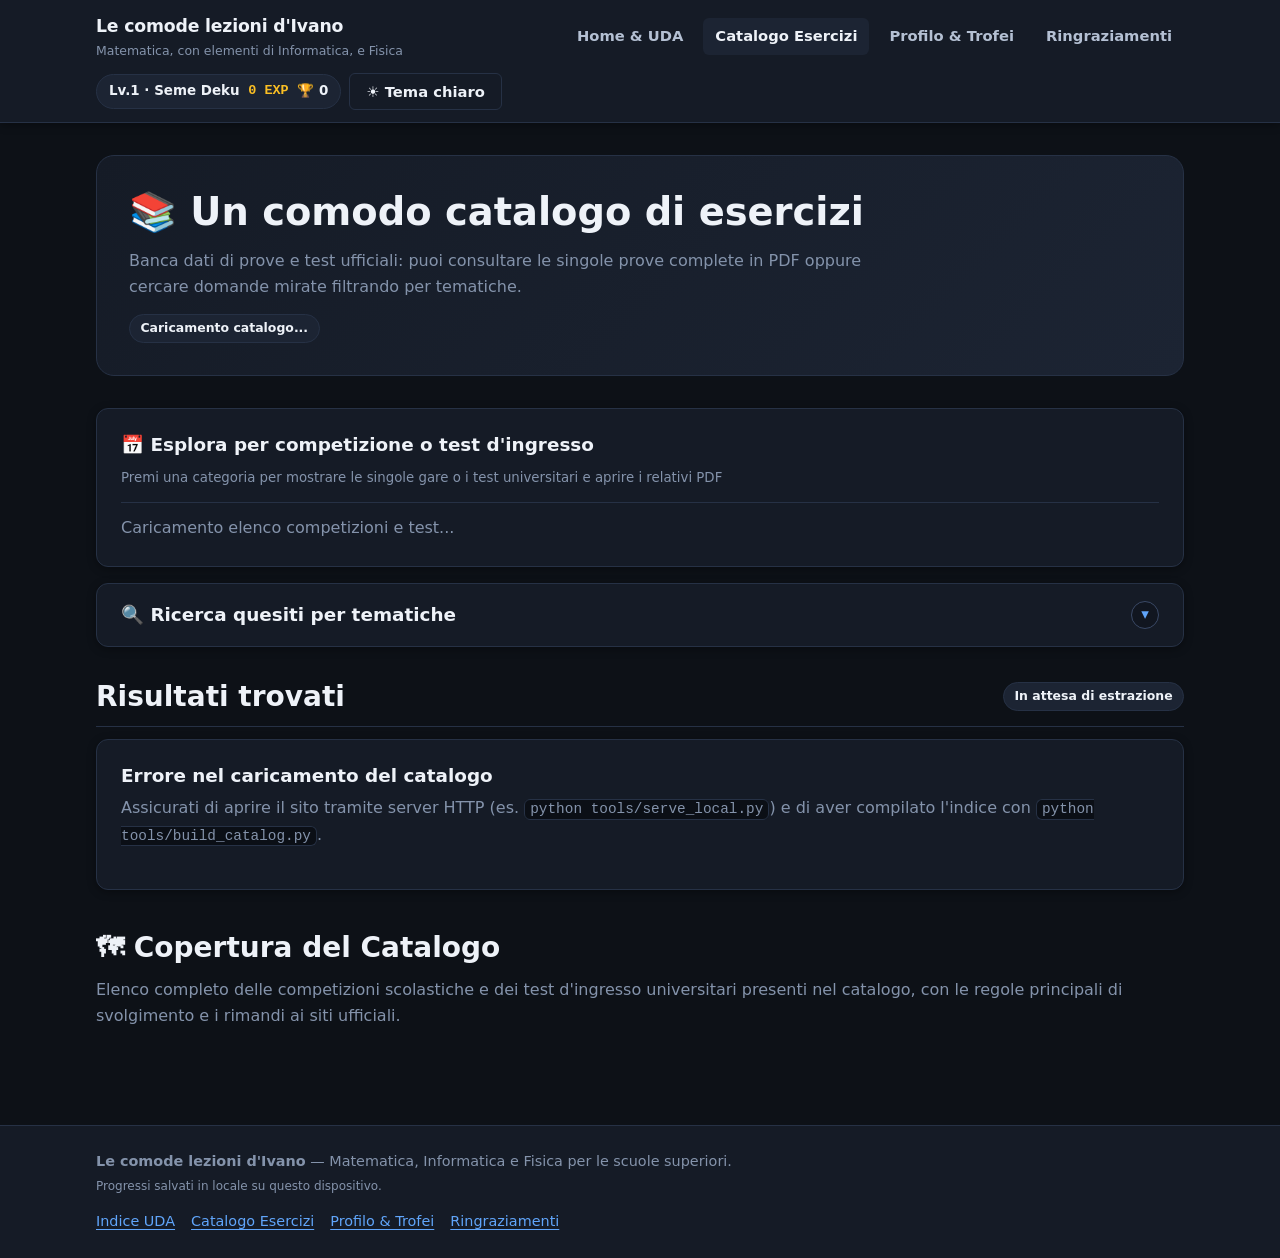
==== commit 2d9ee5ba: "Rinomina catalogo in 'Un comodo catalogo di esercizi'" ====
--- a/catalogo.html
+++ b/catalogo.html
@@ -3,7 +3,7 @@
 <head>
   <meta charset="UTF-8" />
   <meta name="viewport" content="width=device-width, initial-scale=1.0" />
-  <title>Catalogo Esercizi — Le comode lezioni d'Ivano</title>
+  <title>Un comodo catalogo di esercizi — Le comode lezioni d'Ivano</title>
   <meta name="description" content="Catalogo ricercabile di quesiti da prove ufficiali e competizioni (INVALSI, OCSE PISA, Olimpiadi di Matematica, Fisica, Informatica, Chimica, Scienze Naturali e Robotica) con PDF scaricabili e filtri per argomento, livello e anno." />
   <link rel="stylesheet" href="assets/css/tokens.css" />
   <link rel="stylesheet" href="assets/css/base.css" />
@@ -16,7 +16,7 @@
   <main class="site-main container">
     <section class="print-header print-only" aria-label="Intestazione elenco stampabile">
       <div class="print-header-title">
-        Le comode lezioni d'Ivano — Selezione dal Catalogo Esercizi
+        Le comode lezioni d'Ivano — Selezione da Un comodo catalogo di esercizi
       </div>
       <div class="print-student-grid">
         <div class="print-field"><span class="print-field-label">Nome:</span><span class="print-field-line"></span></div>
@@ -27,7 +27,7 @@
     </section>
 
     <section class="hero">
-      <h1 style="margin-top:0;">📚 Catalogo di Esercizi</h1>
+      <h1 style="margin-top:0;">📚 Un comodo catalogo di esercizi</h1>
       <p class="muted" style="max-width:72ch; margin-bottom:0.85rem;">
         Banca dati di prove e test ufficiali: puoi consultare le singole prove complete in PDF oppure cercare domande mirate filtrando per tematiche.
       </p>
